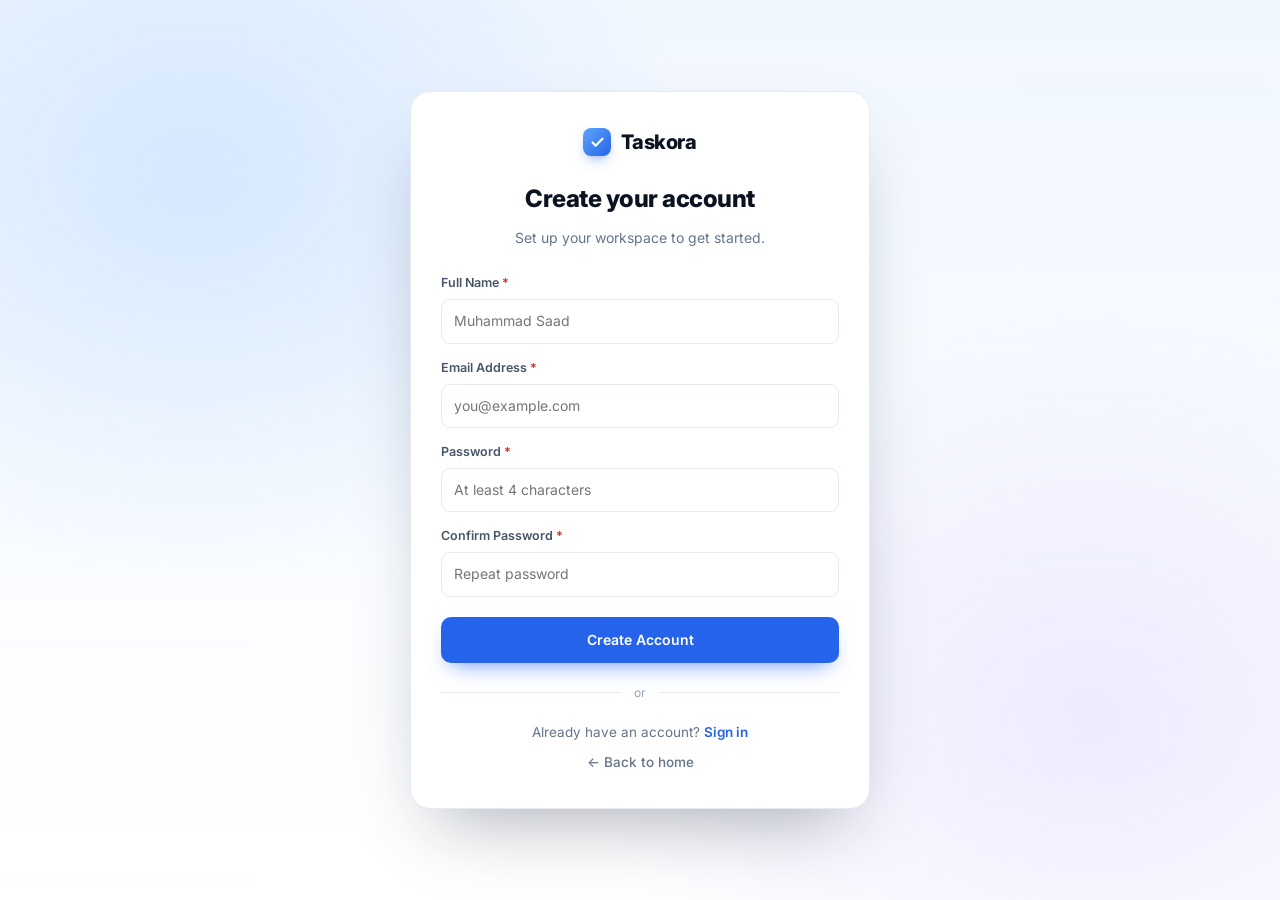
==== app.html @ 2af76110 "Add files via upload" ====
<!DOCTYPE html>
<html lang="en" data-theme="light">
<head>
<meta charset="UTF-8">
<meta name="viewport" content="width=device-width, initial-scale=1.0">
<title>Taskora — Dashboard</title>
<link rel="preconnect" href="https://fonts.googleapis.com">
<link href="https://fonts.googleapis.com/css2?family=Inter:wght@400;500;600;700;800&display=swap" rel="stylesheet">
<link rel="stylesheet" href="styles.css">
<style>
/* ---- App-specific ---- */
.app-shell{display:grid;grid-template-columns:250px minmax(0,1fr);min-height:100vh;background:var(--bg-soft)}
.app-sidebar{background:var(--card);border-right:1px solid var(--line);
  padding:20px 14px;display:flex;flex-direction:column;gap:18px;
  position:sticky;top:0;height:100vh;overflow-y:auto;z-index:40}
.app-brand{display:flex;align-items:center;gap:9px;font-weight:800;
  font-size:18px;letter-spacing:-.02em;padding:4px 8px 14px;
  border-bottom:1px solid var(--line)}
.app-nav{display:flex;flex-direction:column;gap:2px}
.app-nav a{display:flex;align-items:center;gap:10px;padding:10px 12px;
  border-radius:9px;font-size:14px;font-weight:500;color:var(--slate-600);
  transition:background-color .2s,color .2s}
.app-nav a:hover{background:var(--blue-50);color:var(--ink)}
.app-nav a.active{background:var(--blue-600);color:#fff;font-weight:600}
.app-nav a svg{width:17px;height:17px;flex:none}
.app-sidebar-footer{margin-top:auto;padding-top:14px;border-top:1px solid var(--line);
  display:flex;flex-direction:column;gap:8px}
.app-sidebar-footer a{display:flex;align-items:center;gap:8px;padding:9px 12px;
  border-radius:9px;font-size:13px;color:var(--slate-500);transition:background-color .2s,color .2s}
.app-sidebar-footer a:hover{background:var(--blue-50);color:var(--blue-600)}
.app-main{min-width:0;display:flex;flex-direction:column}
.app-topbar{display:flex;align-items:center;gap:14px;padding:14px 24px;
  background:var(--card);border-bottom:1px solid var(--line);
  position:sticky;top:0;z-index:30;min-width:0}
.app-topbar h1{font-size:19px;font-weight:700;letter-spacing:-.01em;flex:1;
  min-width:0;white-space:nowrap;overflow:hidden;text-overflow:ellipsis}
.app-menu-toggle{display:none;width:38px;height:38px;border-radius:9px;
  border:1px solid var(--line);background:var(--card);place-items:center;color:var(--ink)}
.app-topbar-actions{display:flex;align-items:center;gap:8px;flex:none}
.app-view{padding:24px;min-width:0;flex:1}

.panel{background:var(--card);border:1px solid var(--line);border-radius:14px;
  padding:20px;box-shadow:var(--shadow-sm);min-width:0}
.panel-head{display:flex;align-items:center;justify-content:space-between;
  gap:10px;margin-bottom:14px;min-width:0}
.panel-head h2{font-size:15px;font-weight:700;letter-spacing:-.01em}
.panel-head .link{font-size:12.5px;font-weight:600;color:var(--blue-600)}

.dash-summary{display:grid;grid-template-columns:repeat(4,1fr);gap:14px;margin-bottom:20px}
.dash-summary>*{min-width:0}
.summary-card{background:var(--card);border:1px solid var(--line);border-radius:12px;
  padding:16px 18px;box-shadow:var(--shadow-sm);min-width:0}
.summary-card span{display:block;font-size:12px;font-weight:600;color:var(--slate-500);
  text-transform:uppercase;letter-spacing:.06em;margin-bottom:6px}
.summary-card strong{display:block;font-size:28px;font-weight:800;
  letter-spacing:-.02em;line-height:1.1}
.summary-card.overdue strong{color:var(--danger)}
.summary-card.done strong{color:var(--success)}
.summary-card.prog strong{color:var(--blue-600)}

.dash-grid{display:grid;grid-template-columns:1.4fr 1fr;gap:18px}
.dash-grid>*{min-width:0}
.dash-grid .panel:nth-child(3){grid-column:1 / -1}

.task-row{display:flex;align-items:center;gap:10px;padding:10px 0;
  border-bottom:1px dashed var(--line);min-width:0}
.task-row:last-child{border-bottom:none}
.task-check{width:19px;height:19px;border-radius:50%;border:1.5px solid var(--slate-400);
  background:transparent;flex:none;display:grid;place-items:center;
  cursor:pointer;transition:background-color .2s,border-color .2s;color:#fff}
.task-check svg{width:11px;height:11px;opacity:0;transition:opacity .2s}
.task-check:hover{border-color:var(--blue-500)}
.task-row.completed .task-check{background:var(--blue-600);border-color:var(--blue-600)}
.task-row.completed .task-check svg{opacity:1}
.task-body{flex:1;min-width:0}
.task-body h4{font-size:14px;font-weight:600;letter-spacing:-.01em;line-height:1.3;
  white-space:nowrap;overflow:hidden;text-overflow:ellipsis}
.task-row.completed .task-body h4{color:var(--slate-400);text-decoration:line-through}
.task-body p{font-size:12.5px;color:var(--slate-500);white-space:nowrap;
  overflow:hidden;text-overflow:ellipsis;margin-top:2px}
.task-meta{display:flex;align-items:center;gap:6px;flex-wrap:wrap;margin-top:6px}
.chip{display:inline-flex;align-items:center;gap:4px;font-size:10.5px;font-weight:600;
  padding:2px 8px;border-radius:99px;white-space:nowrap}
.chip.priority-low{background:#dcfce7;color:#15803d}
.chip.priority-medium{background:#fef3c7;color:#a16207}
.chip.priority-high{background:#fee2e2;color:#b91c1c}
.chip.priority-urgent{background:#4c0519;color:#fecaca}
.chip.status-todo{background:#e2e8f0;color:#475569}
.chip.status-in-progress{background:#dbeafe;color:#1d4ed8}
.chip.status-completed{background:#dcfce7;color:#15803d}
.chip.due{background:var(--bg-soft);color:var(--slate-500);border:1px solid var(--line)}
.chip.due.overdue{background:var(--danger-bg);color:var(--danger);border-color:transparent}
.chip.proj{background:var(--blue-50);color:var(--blue-600)}
[data-theme="dark"] .chip.priority-low{background:rgba(34,197,94,.16);color:#86efac}
[data-theme="dark"] .chip.priority-medium{background:rgba(245,158,11,.16);color:#fcd34d}
[data-theme="dark"] .chip.priority-high{background:rgba(239,68,68,.16);color:#fca5a5}
[data-theme="dark"] .chip.priority-urgent{background:rgba(244,63,94,.2);color:#fda4af}
[data-theme="dark"] .chip.status-todo{background:rgba(100,116,139,.2);color:#cbd5e1}
[data-theme="dark"] .chip.status-in-progress{background:rgba(59,130,246,.18);color:#93c5fd}
[data-theme="dark"] .chip.status-completed{background:rgba(34,197,94,.16);color:#86efac}
[data-theme="dark"] .chip.due{background:var(--bg);color:var(--slate-500)}
[data-theme="dark"] .chip.proj{background:var(--blue-50);color:#93c5fd}
.task-actions{display:flex;gap:4px;flex:none}
.icon-action{width:28px;height:28px;border-radius:7px;display:grid;place-items:center;
  color:var(--slate-400);transition:background-color .2s,color .2s}
.icon-action:hover{background:var(--blue-50);color:var(--blue-600)}
.icon-action.danger:hover{background:var(--danger-bg);color:var(--danger)}
.icon-action svg{width:14px;height:14px}

.empty-state{padding:36px 20px;text-align:center;border:1.5px dashed var(--line);
  border-radius:12px;background:var(--bg-soft)}
.empty-state h3{font-size:15px;font-weight:600;margin-bottom:6px}
.empty-state p{font-size:13px;color:var(--slate-500);margin-bottom:16px;
  max-width:320px;margin-inline:auto}
.empty-state .btn{margin-top:4px}

.project-grid{display:grid;grid-template-columns:repeat(auto-fill,minmax(260px,1fr));gap:16px}
.project-grid>*{min-width:0}
.project-card{background:var(--card);border:1px solid var(--line);border-radius:14px;
  padding:20px;box-shadow:var(--shadow-sm);display:flex;flex-direction:column;gap:10px;
  position:relative;transition:transform .3s,box-shadow .3s,border-color .3s}
.project-card:hover{transform:translateY(-3px);box-shadow:var(--shadow-md);border-color:#cfe0fb}
.project-card .proj-title{font-size:15.5px;font-weight:700;display:flex;
  align-items:center;gap:8px;min-width:0}
.project-card .proj-title span{overflow:hidden;text-overflow:ellipsis;white-space:nowrap}
.project-card .proj-desc{font-size:13px;color:var(--slate-500);min-height:2.6em}
.proj-color{width:11px;height:11px;border-radius:3px;flex:none}
.proj-bar{height:6px;background:var(--line);border-radius:99px;overflow:hidden}
.proj-bar i{display:block;height:100%;background:var(--blue-500);border-radius:99px;
  transition:width .5s cubic-bezier(.2,.7,.2,1)}
.proj-actions{display:flex;gap:6px;margin-top:6px;flex-wrap:wrap}
.proj-actions .btn{flex:1;min-width:0;padding:7px 10px;font-size:12px}

.toolbar{display:flex;gap:10px;margin-bottom:18px;flex-wrap:wrap;align-items:center}
.toolbar .search{flex:1;min-width:200px;position:relative}
.toolbar .search input{width:100%;padding:10px 14px 10px 36px;border-radius:10px;
  border:1px solid var(--line);background:var(--card);color:var(--ink);font:inherit;font-size:14px}
.toolbar .search svg{position:absolute;left:12px;top:50%;transform:translateY(-50%);
  width:15px;height:15px;color:var(--slate-400);pointer-events:none}
.toolbar select{padding:10px 12px;border-radius:10px;border:1px solid var(--line);
  background:var(--card);color:var(--ink);font:inherit;font-size:13px;cursor:pointer}

.kanban-board{display:grid;grid-template-columns:repeat(3,minmax(240px,1fr));gap:16px}
.kanban-board>*{min-width:0}
.kanban-col{background:var(--bg-soft);border:1px solid var(--line);border-radius:14px;
  padding:14px;display:flex;flex-direction:column;gap:10px;min-height:200px;
  transition:background-color .2s,border-color .2s}
.kanban-col.drag-over{background:var(--blue-50);border-color:var(--blue-500)}
.kanban-col-head{display:flex;align-items:center;justify-content:space-between;
  gap:8px;padding:0 4px 6px;min-width:0}
.kanban-col-head h3{font-size:13px;font-weight:700;text-transform:uppercase;
  letter-spacing:.06em;color:var(--slate-500);display:flex;align-items:center;gap:7px}
.kanban-col-head .count{font-size:11.5px;font-weight:600;background:var(--card);
  color:var(--slate-500);padding:1px 8px;border-radius:99px;border:1px solid var(--line)}
.kanban-cards{display:flex;flex-direction:column;gap:10px;flex:1;min-height:60px}
.kanban-card{background:var(--card);border:1px solid var(--line);border-radius:10px;
  padding:12px;cursor:grab;display:flex;flex-direction:column;gap:7px;
  box-shadow:var(--shadow-sm);transition:transform .2s,box-shadow .2s,border-color .2s;min-width:0}
.kanban-card:hover{transform:translateY(-2px);box-shadow:var(--shadow-md);border-color:#cfe0fb}
.kanban-card:active{cursor:grabbing}
.kanban-card.dragging{opacity:.45;transform:rotate(1.5deg) scale(.98)}
.kanban-card h4{font-size:13.5px;font-weight:600;line-height:1.3;word-wrap:break-word}
.kanban-card .k-meta{display:flex;align-items:center;gap:6px;flex-wrap:wrap}
.kanban-card .k-actions{display:flex;gap:2px;justify-content:flex-end;margin-top:2px}

.cal-header{display:flex;align-items:center;justify-content:space-between;
  gap:10px;margin-bottom:16px;flex-wrap:wrap}
.cal-header h2{font-size:18px;font-weight:700;flex:1;min-width:0;text-align:center}
.cal-header .cal-nav{display:flex;gap:6px;flex:none}
.cal-header .btn{padding:7px 12px;font-size:13px}
.cal-grid{display:grid;grid-template-columns:repeat(7,1fr);gap:6px;
  background:var(--card);border:1px solid var(--line);border-radius:14px;padding:10px;
  box-shadow:var(--shadow-sm)}
.cal-dow{text-align:center;font-size:11px;font-weight:700;color:var(--slate-500);
  text-transform:uppercase;letter-spacing:.06em;padding:6px 0}
.cal-day{aspect-ratio:1;border-radius:8px;border:1px solid transparent;
  background:transparent;display:flex;flex-direction:column;align-items:center;
  justify-content:flex-start;padding:5px 2px;font-size:12.5px;font-weight:500;
  color:var(--ink);cursor:pointer;position:relative;
  transition:background-color .15s,border-color .15s;min-width:0}
.cal-day:hover{background:var(--blue-50)}
.cal-day.other{color:var(--slate-400);opacity:.55}
.cal-day.today{background:var(--blue-50);color:var(--blue-600);font-weight:700}
.cal-day.selected{background:var(--blue-600);color:#fff;font-weight:700}
.cal-day.has-tasks::after{content:"";position:absolute;bottom:5px;left:50%;
  transform:translateX(-50%);width:5px;height:5px;border-radius:50%;background:var(--blue-500)}
.cal-day.selected.has-tasks::after{background:#fff}
.cal-tasks{margin-top:18px}
.cal-tasks h3{font-size:15px;font-weight:700;margin-bottom:12px;
  display:flex;align-items:center;gap:8px;flex-wrap:wrap}
.cal-tasks h3 small{font-size:12px;font-weight:500;color:var(--slate-500)}

.settings-section{margin-bottom:24px}
.settings-section h3{font-size:15px;font-weight:700;margin-bottom:10px;
  padding-bottom:8px;border-bottom:1px solid var(--line)}
.settings-row{display:flex;align-items:center;justify-content:space-between;
  gap:16px;padding:12px 0;flex-wrap:wrap}
.settings-row>div:first-child{flex:1;min-width:180px}
.settings-row h4{font-size:14px;font-weight:600;margin-bottom:3px}
.settings-row p{font-size:12.5px;color:var(--slate-500)}
.theme-options{display:flex;gap:8px;flex-wrap:wrap}
.theme-opt{display:flex;align-items:center;gap:6px;padding:8px 14px;
  border-radius:9px;border:1px solid var(--line);background:var(--card);
  font-size:13px;font-weight:500;cursor:pointer;transition:border-color .2s,background-color .2s}
.theme-opt:hover{border-color:#bfd6fb}
.theme-opt.active{border-color:var(--blue-500);background:var(--blue-50);color:var(--blue-600);font-weight:600}
.theme-opt svg{width:15px;height:15px}

.modal-overlay{position:fixed;inset:0;background:rgba(2,6,23,.55);
  -webkit-backdrop-filter:blur(4px);backdrop-filter:blur(4px);
  display:grid;place-items:center;z-index:200;padding:16px;animation:fadeIn .18s ease}
@keyframes fadeIn{from{opacity:0}to{opacity:1}}
.modal{background:var(--card);border:1px solid var(--line);border-radius:16px;
  width:100%;max-width:520px;padding:26px;box-shadow:var(--shadow-lg);
  max-height:90vh;overflow-y:auto;animation:popIn .22s cubic-bezier(.2,.7,.2,1)}
@keyframes popIn{from{transform:scale(.94) translateY(8px);opacity:0}to{transform:none;opacity:1}}
.modal h3{font-size:18px;font-weight:700;margin-bottom:6px}
.modal>p{font-size:13.5px;color:var(--slate-500);margin-bottom:18px}
.modal .form-actions{display:flex;gap:10px;justify-content:flex-end;margin-top:20px}

.sidebar-backdrop{position:fixed;inset:0;background:rgba(2,6,23,.4);
  z-index:35;opacity:0;pointer-events:none;transition:opacity .25s}
.sidebar-backdrop.show{opacity:1;pointer-events:auto}

@media (max-width:1100px){
  .dash-grid{grid-template-columns:1fr}
  .dash-grid .panel:nth-child(3){grid-column:auto}
}
@media (max-width:980px){
  .app-shell{grid-template-columns:1fr}
  .app-sidebar{position:fixed;left:0;top:0;bottom:0;width:260px;
    transform:translateX(-100%);transition:transform .25s cubic-bezier(.2,.7,.2,1);
    z-index:40;box-shadow:var(--shadow-lg);height:100vh}
  .app-sidebar.open{transform:none}
  .app-menu-toggle{display:grid}
  .app-topbar{padding:12px 16px}
  .app-view{padding:16px}
  .dash-summary{grid-template-columns:repeat(2,1fr)}
}
@media (max-width:700px){
  .kanban-board{grid-template-columns:repeat(3,minmax(220px,1fr));
    overflow-x:auto;padding-bottom:8px}
  .modal .form-row{grid-template-columns:1fr}
  .cal-day{font-size:11px}
  .cal-dow{font-size:9.5px}
}
@media (max-width:560px){
  .dash-summary{grid-template-columns:1fr 1fr}
  .summary-card strong{font-size:24px}
  .toolbar .search{min-width:100%}
}
</style>
</head>
<body>

<div id="appRoot" class="app-shell" hidden>
  <div class="sidebar-backdrop" id="sidebarBackdrop"></div>

  <aside class="app-sidebar" id="appSidebar">
    <a href="app.html" class="app-brand">
      <span class="brand-mark"><svg viewBox="0 0 24 24" width="15" height="15" fill="none" stroke="currentColor" stroke-width="3.4" stroke-linecap="round" stroke-linejoin="round"><path d="M20 6 9 17l-5-5"/></svg></span>
      Taskora
    </a>
    <nav class="app-nav" id="appNav">
      <a href="#dashboard" data-view="dashboard">
        <svg viewBox="0 0 24 24" fill="none" stroke="currentColor" stroke-width="1.9" stroke-linecap="round" stroke-linejoin="round"><rect x="3" y="3" width="7" height="9" rx="1.5"/><rect x="14" y="3" width="7" height="5" rx="1.5"/><rect x="14" y="12" width="7" height="9" rx="1.5"/><rect x="3" y="16" width="7" height="5" rx="1.5"/></svg>
        Dashboard
      </a>
      <a href="#tasks" data-view="tasks">
        <svg viewBox="0 0 24 24" fill="none" stroke="currentColor" stroke-width="1.9" stroke-linecap="round" stroke-linejoin="round"><rect x="6" y="4" width="12" height="17" rx="2"/><path d="M9 4h6v3H9z"/><path d="m9 13 2 2 4-4"/></svg>
        Tasks
      </a>
      <a href="#projects" data-view="projects">
        <svg viewBox="0 0 24 24" fill="none" stroke="currentColor" stroke-width="1.9" stroke-linecap="round" stroke-linejoin="round"><path d="M3 7a2 2 0 0 1 2-2h4l2 2h8a2 2 0 0 1 2 2v8a2 2 0 0 1-2 2H5a2 2 0 0 1-2-2z"/></svg>
        Projects
      </a>
      <a href="#board" data-view="board">
        <svg viewBox="0 0 24 24" fill="none" stroke="currentColor" stroke-width="1.9" stroke-linecap="round" stroke-linejoin="round"><rect x="3" y="4" width="6" height="16" rx="1.5"/><rect x="10" y="4" width="6" height="10" rx="1.5"/><rect x="17" y="4" width="4" height="13" rx="1.5"/></svg>
        Board
      </a>
      <a href="#calendar" data-view="calendar">
        <svg viewBox="0 0 24 24" fill="none" stroke="currentColor" stroke-width="1.9" stroke-linecap="round" stroke-linejoin="round"><rect x="3" y="5" width="18" height="16" rx="2"/><path d="M8 3v4M16 3v4M3 10h18"/></svg>
        Calendar
      </a>
      <a href="#settings" data-view="settings">
        <svg viewBox="0 0 24 24" fill="none" stroke="currentColor" stroke-width="1.9" stroke-linecap="round" stroke-linejoin="round"><circle cx="12" cy="12" r="3"/><path d="M19.4 15a1.7 1.7 0 0 0 .34 1.87l.06.06a2 2 0 1 1-2.83 2.83l-.06-.06a1.7 1.7 0 0 0-1.87-.34 1.7 1.7 0 0 0-1 1.55V21a2 2 0 1 1-4 0v-.09a1.7 1.7 0 0 0-1.11-1.55 1.7 1.7 0 0 0-1.87.34l-.06.06a2 2 0 1 1-2.83-2.83l.06-.06a1.7 1.7 0 0 0 .34-1.87 1.7 1.7 0 0 0-1.55-1H3a2 2 0 1 1 0-4h.09A1.7 1.7 0 0 0 4.6 9a1.7 1.7 0 0 0-.34-1.87l-.06-.06a2 2 0 1 1 2.83-2.83l.06.06a1.7 1.7 0 0 0 1.87.34H9a1.7 1.7 0 0 0 1-1.55V3a2 2 0 1 1 4 0v.09a1.7 1.7 0 0 0 1 1.55 1.7 1.7 0 0 0 1.87-.34l.06-.06a2 2 0 1 1 2.83 2.83l-.06.06a1.7 1.7 0 0 0-.34 1.87V9a1.7 1.7 0 0 0 1.55 1H21a2 2 0 1 1 0 4h-.09a1.7 1.7 0 0 0-1.51 1z"/></svg>
        Settings
      </a>
    </nav>
    <div class="app-sidebar-footer">
      <a href="index.html">
        <svg viewBox="0 0 24 24" width="15" height="15" fill="none" stroke="currentColor" stroke-width="2" stroke-linecap="round" stroke-linejoin="round"><path d="M19 12H5M12 19l-7-7 7-7"/></svg>
        Back to website
      </a>
      <a href="#settings">
        <svg viewBox="0 0 24 24" width="15" height="15" fill="none" stroke="currentColor" stroke-width="2" stroke-linecap="round" stroke-linejoin="round"><circle cx="12" cy="12" r="9"/><path d="M12 16v-4M12 8h.01"/></svg>
        Data &amp; privacy
      </a>
    </div>
  </aside>

  <main class="app-main">
    <header class="app-topbar">
      <button class="app-menu-toggle" id="appMenuToggle" type="button" aria-label="Open menu" aria-expanded="false">
        <svg width="18" height="18" viewBox="0 0 24 24" fill="none" stroke="currentColor" stroke-width="2.2" stroke-linecap="round"><path d="M4 7h16M4 12h16M4 17h16"/></svg>
      </button>
      <h1 id="appTitle">Dashboard</h1>
      <div class="app-topbar-actions">
        <button class="icon-btn theme-toggle" type="button" aria-label="Toggle theme">
          <svg class="icon-sun" viewBox="0 0 24 24" fill="none" stroke="currentColor" stroke-width="2" stroke-linecap="round"><circle cx="12" cy="12" r="4"/><path d="M12 2v2M12 20v2M4.9 4.9l1.4 1.4M17.7 17.7l1.4 1.4M2 12h2M20 12h2M4.9 19.1l1.4-1.4M17.7 6.3l1.4-1.4"/></svg>
          <svg class="icon-moon" viewBox="0 0 24 24" fill="none" stroke="currentColor" stroke-width="2" stroke-linecap="round" stroke-linejoin="round"><path d="M21 12.8A9 9 0 1 1 11.2 3a7 7 0 0 0 9.8 9.8z"/></svg>
        </button>
        <button class="btn btn-primary btn-sm" data-action="new-task" type="button">
          <svg width="14" height="14" viewBox="0 0 24 24" fill="none" stroke="currentColor" stroke-width="2.4" stroke-linecap="round"><path d="M12 5v14M5 12h14"/></svg>
          New Task
        </button>
      </div>
    </header>
    <div class="app-view" id="appView"></div>
  </main>
</div>

<div class="modal-overlay" id="modalOverlay" hidden aria-hidden="true">
  <div class="modal" id="modalContent" role="dialog" aria-modal="true"></div>
</div>

<script src="app.js"></script>
<script>
(function(){
  'use strict';

  /* ================= GUARD: account required ================= */
  if (!TK.getUser()){
    window.location.replace('signup.html');
    return;
  }

  const state = {
    tasks: TK.getTasks(),
    projects: TK.getProjects(),
    view: 'dashboard',
    search: '',
    fStatus: 'all',
    fPriority: 'all',
    fProject: 'all',
    sort: 'due-asc',
    calDate: new Date(),
    calSelected: null
  };

  const STATUS_LABELS = { 'todo':'To Do', 'in-progress':'In Progress', 'completed':'Completed' };
  const PRIORITY_LABELS = { 'low':'Low', 'medium':'Medium', 'high':'High', 'urgent':'Urgent' };
  const VIEW_TITLES = {
    dashboard:'Dashboard', tasks:'My Tasks', projects:'My Projects',
    board:'Task Board', calendar:'Calendar', settings:'Settings'
  };

  function saveTasks(){ TK.setTasks(state.tasks); }
  function saveProjects(){ TK.setProjects(state.projects); }

  function projectName(id){
    if (!id) return '';
    const p = state.projects.find(x => x.id === id);
    return p ? p.name : '';
  }
  function projectColor(id){
    if (!id) return '#94a3b8';
    const p = state.projects.find(x => x.id === id);
    return p ? p.color : '#94a3b8';
  }
  function projectStats(id){
    const tasks = state.tasks.filter(t => t.projectId === id);
    const total = tasks.length;
    const completed = tasks.filter(t => t.status === 'completed').length;
    const remaining = total - completed;
    const percent = total === 0 ? null : Math.round((completed / total) * 100);
    return { total, completed, remaining, percent };
  }
  function dashboardStats(){
    const total = state.tasks.length;
    const inProgress = state.tasks.filter(t => t.status === 'in-progress').length;
    const completed = state.tasks.filter(t => t.status === 'completed').length;
    const overdue = state.tasks.filter(t => TK.isOverdue(t)).length;
    return { total, inProgress, completed, overdue };
  }

  /* ============ MODAL ============ */
  const overlay = document.getElementById('modalOverlay');
  const modalContent = document.getElementById('modalContent');
  function openModal(html, onMount){
    modalContent.innerHTML = html;
    overlay.hidden = false;
    overlay.setAttribute('aria-hidden','false');
    document.body.style.overflow = 'hidden';
    if (onMount) onMount(modalContent);
    const first = modalContent.querySelector('input,select,textarea,button');
    if (first) setTimeout(() => first.focus(), 30);
  }
  function closeModal(){
    overlay.hidden = true;
    overlay.setAttribute('aria-hidden','true');
    modalContent.innerHTML = '';
    document.body.style.overflow = '';
  }
  overlay.addEventListener('click', e => { if (e.target === overlay) closeModal(); });
  document.addEventListener('keydown', e => { if (e.key === 'Escape' && !overlay.hidden) closeModal(); });
  modalContent.addEventListener('click', e => {
    if (e.target.closest('[data-action="close-modal"]')) closeModal();
  });
  function confirmDialog(title, message, label, onConfirm){
    openModal(`
      <h3>${TK.escapeHtml(title)}</h3>
      <p>${TK.escapeHtml(message)}</p>
      <div class="form-actions">
        <button class="btn btn-ghost" data-action="close-modal" type="button">Cancel</button>
        <button class="btn btn-danger" id="confirmBtn" type="button">${TK.escapeHtml(label)}</button>
      </div>`, m => {
      m.querySelector('#confirmBtn').addEventListener('click', () => { closeModal(); onConfirm(); });
    });
  }

  /* ============ TASK MODAL ============ */
  function openTaskModal(taskId, presetDate){
    const editing = taskId ? state.tasks.find(t => t.id === taskId) : null;
    const task = editing || { title:'', description:'', status:'todo', priority:'medium', dueDate: presetDate || '', projectId:'' };
    const projectOpts = state.projects.map(p =>
      `<option value="${p.id}" ${task.projectId === p.id ? 'selected' : ''}>${TK.escapeHtml(p.name)}</option>`
    ).join('');
    openModal(`
      <h3>${editing ? 'Edit Task' : 'New Task'}</h3>
      <p>${editing ? 'Update the task details below.' : 'Add a new task to your workspace.'}</p>
      <form id="taskForm" novalidate>
        <div class="form-group">
          <label>Title <span class="req">*</span></label>
          <input name="title" type="text" maxlength="120" required value="${TK.escapeHtml(task.title)}" placeholder="e.g. Design landing page">
          <div class="form-error" data-error="title">Please enter a task title.</div>
        </div>
        <div class="form-group">
          <label>Description</label>
          <textarea name="description" maxlength="500" placeholder="Optional details...">${TK.escapeHtml(task.description)}</textarea>
        </div>
        <div class="form-row">
          <div class="form-group">
            <label>Priority</label>
            <select name="priority">${Object.keys(PRIORITY_LABELS).map(k =>
              `<option value="${k}" ${task.priority === k ? 'selected' : ''}>${PRIORITY_LABELS[k]}</option>`
            ).join('')}</select>
          </div>
          <div class="form-group">
            <label>Status</label>
            <select name="status">${Object.keys(STATUS_LABELS).map(k =>
              `<option value="${k}" ${task.status === k ? 'selected' : ''}>${STATUS_LABELS[k]}</option>`
            ).join('')}</select>
          </div>
        </div>
        <div class="form-row">
          <div class="form-group">
            <label>Due Date</label>
            <input name="dueDate" type="date" value="${task.dueDate || ''}">
          </div>
          <div class="form-group">
            <label>Project</label>
            <select name="projectId"><option value="">None</option>${projectOpts}</select>
          </div>
        </div>
        <div class="form-actions">
          <button class="btn btn-ghost" data-action="close-modal" type="button">Cancel</button>
          <button class="btn btn-primary" type="submit">${editing ? 'Save Changes' : 'Save Task'}</button>
        </div>
      </form>`, m => {
      const form = m.querySelector('#taskForm');
      form.addEventListener('submit', e => {
        e.preventDefault();
        const fd = new FormData(form);
        const title = (fd.get('title') || '').trim();
        const titleErr = form.querySelector('[data-error="title"]');
        if (!title){ titleErr.classList.add('show'); form.querySelector('[name="title"]').focus(); return; }
        titleErr.classList.remove('show');
        const payload = {
          title,
          description: (fd.get('description') || '').trim(),
          priority: fd.get('priority'),
          status: fd.get('status'),
          dueDate: fd.get('dueDate') || null,
          projectId: fd.get('projectId') || null
        };
        if (editing){
          Object.assign(editing, payload, { updatedAt: new Date().toISOString() });
          TK.toast('Task updated', 'success');
        } else {
          state.tasks.unshift({
            id: TK.uid(), ...payload,
            createdAt: new Date().toISOString(),
            updatedAt: new Date().toISOString()
          });
          TK.toast('Task created', 'success');
        }
        saveTasks(); closeModal(); renderApp();
      });
    });
  }

  /* ============ PROJECT MODAL ============ */
  const PROJECT_COLORS = ['#2563eb','#7c3aed','#0891b2','#16a34a','#d97706','#dc2626','#db2777','#0d9488'];
  function openProjectModal(projectId){
    const editing = projectId ? state.projects.find(p => p.id === projectId) : null;
    const proj = editing || { name:'', description:'', color:'#2563eb', dueDate:'' };
    openModal(`
      <h3>${editing ? 'Edit Project' : 'New Project'}</h3>
      <p>${editing ? 'Update your project details.' : 'Create a project to group related tasks.'}</p>
      <form id="projectForm" novalidate>
        <div class="form-group">
          <label>Project Name <span class="req">*</span></label>
          <input name="name" type="text" maxlength="80" required value="${TK.escapeHtml(proj.name)}" placeholder="e.g. Website Redesign">
          <div class="form-error" data-error="name">Please enter a project name.</div>
        </div>
        <div class="form-group">
          <label>Description</label>
          <textarea name="description" maxlength="300" placeholder="What is this project about?">${TK.escapeHtml(proj.description)}</textarea>
        </div>
        <div class="form-row">
          <div class="form-group">
            <label>Color</label>
            <select name="color">${PROJECT_COLORS.map(c =>
              `<option value="${c}" ${proj.color === c ? 'selected' : ''}>${c}</option>`
            ).join('')}</select>
          </div>
          <div class="form-group">
            <label>Due Date (optional)</label>
            <input name="dueDate" type="date" value="${proj.dueDate || ''}">
          </div>
        </div>
        <div class="form-actions">
          <button class="btn btn-ghost" data-action="close-modal" type="button">Cancel</button>
          <button class="btn btn-primary" type="submit">${editing ? 'Save Changes' : 'Create Project'}</button>
        </div>
      </form>`, m => {
      const form = m.querySelector('#projectForm');
      form.addEventListener('submit', e => {
        e.preventDefault();
        const fd = new FormData(form);
        const name = (fd.get('name') || '').trim();
        const nameErr = form.querySelector('[data-error="name"]');
        if (!name){ nameErr.classList.add('show'); form.querySelector('[name="name"]').focus(); return; }
        nameErr.classList.remove('show');
        const payload = {
          name,
          description: (fd.get('description') || '').trim(),
          color: fd.get('color'),
          dueDate: fd.get('dueDate') || null
        };
        if (editing){ Object.assign(editing, payload); TK.toast('Project updated', 'success'); }
        else {
          state.projects.unshift({ id: TK.uid(), ...payload, createdAt: new Date().toISOString() });
          TK.toast('Project created', 'success');
        }
        saveProjects(); closeModal(); renderApp();
      });
    });
  }

  /* ============ TASK ROW ============ */
  function taskRowHtml(t, compact){
    const overdue = TK.isOverdue(t);
    return `
      <div class="task-row ${t.status === 'completed' ? 'completed' : ''}" data-id="${t.id}">
        <button class="task-check" data-action="toggle-task" data-id="${t.id}" type="button" aria-label="Toggle complete">
          <svg viewBox="0 0 24 24" fill="none" stroke="currentColor" stroke-width="3.4" stroke-linecap="round" stroke-linejoin="round"><path d="M20 6 9 17l-5-5"/></svg>
        </button>
        <div class="task-body">
          <h4>${TK.escapeHtml(t.title)}</h4>
          ${t.description && !compact ? `<p>${TK.escapeHtml(t.description)}</p>` : ''}
          <div class="task-meta">
            <span class="chip priority-${t.priority}">${PRIORITY_LABELS[t.priority]}</span>
            <span class="chip status-${t.status}">${STATUS_LABELS[t.status]}</span>
            ${t.dueDate ? `<span class="chip due ${overdue ? 'overdue' : ''}">${overdue ? '⚠ ' : ''}${TK.fmtDateShort(t.dueDate)}</span>` : ''}
            ${t.projectId ? `<span class="chip proj">${TK.escapeHtml(projectName(t.projectId))}</span>` : ''}
          </div>
        </div>
        <div class="task-actions">
          <button class="icon-action" data-action="edit-task" data-id="${t.id}" type="button" aria-label="Edit">
            <svg viewBox="0 0 24 24" fill="none" stroke="currentColor" stroke-width="2" stroke-linecap="round" stroke-linejoin="round"><path d="M12 20h9"/><path d="M16.5 3.5a2.1 2.1 0 0 1 3 3L7 19l-4 1 1-4z"/></svg>
          </button>
          <button class="icon-action danger" data-action="delete-task" data-id="${t.id}" type="button" aria-label="Delete">
            <svg viewBox="0 0 24 24" fill="none" stroke="currentColor" stroke-width="2" stroke-linecap="round" stroke-linejoin="round"><path d="M3 6h18M8 6V4h8v2M19 6l-1 14H6L5 6"/></svg>
          </button>
        </div>
      </div>`;
  }

  /* ============ VIEWS ============ */
  function renderDashboard(){
    const s = dashboardStats();
    const recent = state.tasks.slice().sort((a,b) => (b.createdAt||'').localeCompare(a.createdAt||'')).slice(0,5);
    const upcoming = state.tasks.filter(t => t.status !== 'completed' && t.dueDate &&
      TK.startOfDay(t.dueDate + 'T00:00:00') >= TK.startOfDay(new Date()))
      .sort((a,b) => a.dueDate.localeCompare(b.dueDate)).slice(0,5);
    return `
      <div class="dash-summary">
        <div class="summary-card"><span>Total Tasks</span><strong>${s.total}</strong></div>
        <div class="summary-card prog"><span>In Progress</span><strong>${s.inProgress}</strong></div>
        <div class="summary-card done"><span>Completed</span><strong>${s.completed}</strong></div>
        <div class="summary-card overdue"><span>Overdue</span><strong>${s.overdue}</strong></div>
      </div>
      <div class="dash-grid">
        <section class="panel">
          <div class="panel-head"><h2>Recent Tasks</h2><a href="#tasks" class="link">View all</a></div>
          ${recent.length ? `<div>${recent.map(t => taskRowHtml(t, true)).join('')}</div>` : `
            <div class="empty-state"><h3>Nothing here yet</h3><p>Create a task to get started.</p>
              <button class="btn btn-primary btn-sm" data-action="new-task" type="button">+ Create Task</button></div>`}
        </section>
        <section class="panel">
          <div class="panel-head"><h2>Your Projects</h2><a href="#projects" class="link">View all</a></div>
          ${state.projects.length ? `<div style="display:flex;flex-direction:column;gap:12px">${state.projects.slice(0,5).map(p => {
            const ps = projectStats(p.id);
            return `<div><div style="display:flex;justify-content:space-between;align-items:center;margin-bottom:5px">
              <span style="display:flex;align-items:center;gap:7px;font-size:13.5px;font-weight:600">
                <span class="proj-color" style="background:${p.color}"></span>${TK.escapeHtml(p.name)}</span>
              <span style="font-size:12px;color:var(--slate-500)">${ps.total === 0 ? 'No tasks' : ps.percent + '%'}</span>
            </div><div class="proj-bar"><i style="width:${ps.percent||0}%;background:${p.color}"></i></div></div>`;
          }).join('')}</div>` : `
            <div class="empty-state"><h3>No projects yet</h3><p>Your projects will appear here when you create them.</p>
              <button class="btn btn-primary btn-sm" data-action="new-project" type="button">+ Create Project</button></div>`}
        </section>
        <section class="panel">
          <div class="panel-head"><h2>Upcoming Deadlines</h2><a href="#calendar" class="link">Calendar</a></div>
          ${upcoming.length ? `<div>${upcoming.map(t => `
            <div class="task-row"><div class="task-body">
              <h4>${TK.escapeHtml(t.title)}</h4>
              <div class="task-meta">
                <span class="chip due">${TK.fmtDateShort(t.dueDate)}</span>
                <span class="chip priority-${t.priority}">${PRIORITY_LABELS[t.priority]}</span>
                ${t.projectId ? `<span class="chip proj">${TK.escapeHtml(projectName(t.projectId))}</span>` : ''}
              </div>
            </div><button class="btn btn-ghost btn-sm" data-action="edit-task" data-id="${t.id}" type="button">Open</button></div>
          `).join('')}</div>` : `
            <div class="empty-state"><h3>You're all caught up</h3><p>There are no upcoming deadlines to display.</p></div>`}
        </section>
      </div>`;
  }

  function filteredTasks(){
    let list = state.tasks.slice();
    const q = state.search.trim().toLowerCase();
    if (q) list = list.filter(t => t.title.toLowerCase().includes(q) || (t.description||'').toLowerCase().includes(q));
    if (state.fStatus !== 'all') list = list.filter(t => t.status === state.fStatus);
    if (state.fPriority !== 'all') list = list.filter(t => t.priority === state.fPriority);
    if (state.fProject !== 'all') list = list.filter(t => (t.projectId||'') === state.fProject);
    const sorters = {
      'due-asc': (a,b) => (a.dueDate||'9999').localeCompare(b.dueDate||'9999'),
      'due-desc': (a,b) => (b.dueDate||'').localeCompare(a.dueDate||''),
      'priority-desc': (a,b) => (['low','medium','high','urgent'].indexOf(b.priority)) - (['low','medium','high','urgent'].indexOf(a.priority)),
      'created-desc': (a,b) => (b.createdAt||'').localeCompare(a.createdAt||''),
      'updated-desc': (a,b) => (b.updatedAt||'').localeCompare(a.updatedAt||'')
    };
    list.sort(sorters[state.sort] || sorters['due-asc']);
    return list;
  }

  function renderTasks(){
    const list = filteredTasks();
    const projectOpts = state.projects.map(p =>
      `<option value="${p.id}" ${state.fProject === p.id ? 'selected' : ''}>${TK.escapeHtml(p.name)}</option>`
    ).join('');
    return `
      <div class="toolbar">
        <div class="search">
          <svg viewBox="0 0 24 24" fill="none" stroke="currentColor" stroke-width="2" stroke-linecap="round"><circle cx="11" cy="11" r="7"/><path d="m20 20-3.5-3.5"/></svg>
          <input type="search" id="taskSearch" placeholder="Search tasks..." value="${TK.escapeHtml(state.search)}">
        </div>
        <select id="filterStatus">
          <option value="all" ${state.fStatus==='all'?'selected':''}>All statuses</option>
          <option value="todo" ${state.fStatus==='todo'?'selected':''}>To Do</option>
          <option value="in-progress" ${state.fStatus==='in-progress'?'selected':''}>In Progress</option>
          <option value="completed" ${state.fStatus==='completed'?'selected':''}>Completed</option>
        </select>
        <select id="filterPriority">
          <option value="all" ${state.fPriority==='all'?'selected':''}>All priorities</option>
          <option value="low" ${state.fPriority==='low'?'selected':''}>Low</option>
          <option value="medium" ${state.fPriority==='medium'?'selected':''}>Medium</option>
          <option value="high" ${state.fPriority==='high'?'selected':''}>High</option>
          <option value="urgent" ${state.fPriority==='urgent'?'selected':''}>Urgent</option>
        </select>
        <select id="filterProject"><option value="all" ${state.fProject==='all'?'selected':''}>All projects</option>${projectOpts}</select>
        <select id="sortBy">
          <option value="due-asc" ${state.sort==='due-asc'?'selected':''}>Due: Earliest</option>
          <option value="due-desc" ${state.sort==='due-desc'?'selected':''}>Due: Latest</option>
          <option value="priority-desc" ${state.sort==='priority-desc'?'selected':''}>Priority: High</option>
          <option value="created-desc" ${state.sort==='created-desc'?'selected':''}>Recently created</option>
        </select>
        <button class="btn btn-primary" data-action="new-task" type="button">
          <svg width="14" height="14" viewBox="0 0 24 24" fill="none" stroke="currentColor" stroke-width="2.4" stroke-linecap="round"><path d="M12 5v14M5 12h14"/></svg> New Task
        </button>
      </div>
      ${list.length ? `<div class="panel"><div>${list.map(t => taskRowHtml(t, false)).join('')}</div></div>` : `
        <div class="panel"><div class="empty-state">
          <h3>${state.tasks.length === 0 ? 'No tasks yet' : 'No matching tasks'}</h3>
          <p>${state.tasks.length === 0 ? 'Create your first task to start organizing your work.' : 'Try changing your search or filters.'}</p>
          ${state.tasks.length === 0
            ? `<button class="btn btn-primary btn-sm" data-action="new-task" type="button">+ Create Task</button>`
            : `<button class="btn btn-ghost btn-sm" data-action="clear-filters" type="button">Clear Filters</button>`}
        </div></div>`}`;
  }

  function renderProjects(){
    return `
      <div class="toolbar">
        <div style="flex:1"></div>
        <button class="btn btn-primary" data-action="new-project" type="button">
          <svg width="14" height="14" viewBox="0 0 24 24" fill="none" stroke="currentColor" stroke-width="2.4" stroke-linecap="round"><path d="M12 5v14M5 12h14"/></svg> New Project
        </button>
      </div>
      ${state.projects.length ? `<div class="project-grid">${state.projects.map(p => {
        const ps = projectStats(p.id);
        return `
          <article class="project-card">
            <div class="proj-title"><span class="proj-color" style="background:${p.color}"></span><span>${TK.escapeHtml(p.name)}</span></div>
            <p class="proj-desc">${TK.escapeHtml(p.description || 'No description')}</p>
            <div>
              <div style="display:flex;justify-content:space-between;font-size:12px;color:var(--slate-500);margin-bottom:5px">
                <span>${ps.total === 0 ? 'No tasks yet' : ps.completed + ' of ' + ps.total + ' completed'}</span>
                <span>${ps.percent == null ? '—' : ps.percent + '%'}</span>
              </div>
              <div class="proj-bar"><i style="width:${ps.percent||0}%;background:${p.color}"></i></div>
            </div>
            <div class="proj-actions">
              <button class="btn btn-ghost" data-action="view-project-tasks" data-id="${p.id}" type="button">View Tasks</button>
              <button class="icon-action" data-action="edit-project" data-id="${p.id}" type="button" aria-label="Edit">
                <svg viewBox="0 0 24 24" fill="none" stroke="currentColor" stroke-width="2" stroke-linecap="round" stroke-linejoin="round"><path d="M12 20h9"/><path d="M16.5 3.5a2.1 2.1 0 0 1 3 3L7 19l-4 1 1-4z"/></svg>
              </button>
              <button class="icon-action danger" data-action="delete-project" data-id="${p.id}" type="button" aria-label="Delete">
                <svg viewBox="0 0 24 24" fill="none" stroke="currentColor" stroke-width="2" stroke-linecap="round" stroke-linejoin="round"><path d="M3 6h18M8 6V4h8v2M19 6l-1 14H6L5 6"/></svg>
              </button>
            </div>
          </article>`;
      }).join('')}</div>` : `
        <div class="panel"><div class="empty-state">
          <h3>No projects yet</h3><p>Start by creating a project for a goal or area of work.</p>
          <button class="btn btn-primary btn-sm" data-action="new-project" type="button">+ Create Your First Project</button>
        </div></div>`}`;
  }

  function kanbanCardHtml(t){
    const overdue = TK.isOverdue(t);
    return `
      <div class="kanban-card" draggable="true" data-id="${t.id}">
        <h4>${TK.escapeHtml(t.title)}</h4>
        <div class="k-meta">
          <span class="chip priority-${t.priority}">${PRIORITY_LABELS[t.priority]}</span>
          ${t.dueDate ? `<span class="chip due ${overdue ? 'overdue' : ''}">${overdue ? '⚠ ' : ''}${TK.fmtDateShort(t.dueDate)}</span>` : ''}
          ${t.projectId ? `<span class="chip proj">${TK.escapeHtml(projectName(t.projectId))}</span>` : ''}
        </div>
        <div class="k-actions">
          <button class="icon-action" data-action="edit-task" data-id="${t.id}" type="button" aria-label="Edit">
            <svg viewBox="0 0 24 24" fill="none" stroke="currentColor" stroke-width="2" stroke-linecap="round" stroke-linejoin="round"><path d="M12 20h9"/><path d="M16.5 3.5a2.1 2.1 0 0 1 3 3L7 19l-4 1 1-4z"/></svg>
          </button>
          <button class="icon-action danger" data-action="delete-task" data-id="${t.id}" type="button" aria-label="Delete">
            <svg viewBox="0 0 24 24" fill="none" stroke="currentColor" stroke-width="2" stroke-linecap="round" stroke-linejoin="round"><path d="M3 6h18M8 6V4h8v2M19 6l-1 14H6L5 6"/></svg>
          </button>
        </div>
      </div>`;
  }

  function renderBoard(){
    const cols = [
      { key:'todo', label:'To Do' },
      { key:'in-progress', label:'In Progress' },
      { key:'completed', label:'Completed' }
    ];
    return `<div class="kanban-board">
      ${cols.map(c => {
        const tasks = state.tasks.filter(t => t.status === c.key);
        return `<div class="kanban-col" data-status="${c.key}">
          <div class="kanban-col-head"><h3>${c.label} <span class="count">${tasks.length}</span></h3></div>
          <div class="kanban-cards">${tasks.length ? tasks.map(kanbanCardHtml).join('') : `
            <div style="padding:16px 8px;text-align:center;font-size:12px;color:var(--slate-400)">No tasks in this column.</div>`}
          </div></div>`;
      }).join('')}
    </div>`;
  }

  function renderCalendar(){
    const year = state.calDate.getFullYear();
    const month = state.calDate.getMonth();
    const first = new Date(year, month, 1);
    const startDow = first.getDay();
    const daysInMonth = new Date(year, month+1, 0).getDate();
    const prevDays = new Date(year, month, 0).getDate();
    const monthName = state.calDate.toLocaleDateString(undefined, { month:'long', year:'numeric' });
    const todayS = TK.todayStr();
    const cells = [];
    for (let i = startDow - 1; i >= 0; i--){
      cells.push({ date:new Date(year, month-1, prevDays - i), other:true });
    }
    for (let d = 1; d <= daysInMonth; d++){
      cells.push({ date:new Date(year, month, d), other:false });
    }
    while (cells.length < 42){
      const last = cells[cells.length-1].date;
      const nd = new Date(last); nd.setDate(nd.getDate()+1);
      cells.push({ date:nd, other:true });
    }
    const tasksByDate = {};
    state.tasks.forEach(t => { if (t.dueDate) (tasksByDate[t.dueDate] = tasksByDate[t.dueDate] || []).push(t); });
    const selectedStr = state.calSelected;
    const selectedTasks = selectedStr ? (tasksByDate[selectedStr] || []) : [];
    return `
      <div class="cal-header">
        <div class="cal-nav"><button class="btn btn-ghost" data-action="cal-prev" type="button">‹ Prev</button></div>
        <h2>${monthName}</h2>
        <div class="cal-nav">
          <button class="btn btn-ghost" data-action="cal-today" type="button">Today</button>
          <button class="btn btn-ghost" data-action="cal-next" type="button">Next ›</button>
        </div>
      </div>
      <div class="cal-grid">
        ${['Sun','Mon','Tue','Wed','Thu','Fri','Sat'].map(d => `<div class="cal-dow">${d}</div>`).join('')}
        ${cells.map(c => {
          const y = c.date.getFullYear();
          const m = String(c.date.getMonth()+1).padStart(2,'0');
          const d = String(c.date.getDate()).padStart(2,'0');
          const ds = `${y}-${m}-${d}`;
          const has = !!tasksByDate[ds];
          const cls = ['cal-day'];
          if (c.other) cls.push('other');
          if (ds === todayS) cls.push('today');
          if (ds === selectedStr) cls.push('selected');
          if (has) cls.push('has-tasks');
          return `<button class="${cls.join(' ')}" data-action="cal-select" data-date="${ds}" type="button">${c.date.getDate()}</button>`;
        }).join('')}
      </div>
      <div class="cal-tasks">
        ${selectedStr ? `
          <h3>Tasks for ${TK.fmtDate(selectedStr)} <small>(${selectedTasks.length})</small></h3>
          ${selectedTasks.length ? `<div class="panel">${selectedTasks.map(t => taskRowHtml(t, true)).join('')}</div>` : `
            <div class="panel"><div class="empty-state">
              <h3>No tasks on this date</h3><p>Schedule something for ${TK.fmtDate(selectedStr)}.</p>
              <button class="btn btn-primary btn-sm" data-action="add-task-for-date" data-date="${selectedStr}" type="button">+ Add Task for This Date</button>
            </div></div>`}
        ` : `<div class="panel"><div class="empty-state"><p>Select a date to view its scheduled tasks.</p></div></div>`}
      </div>`;
  }

  function renderSettings(){
    const theme = document.documentElement.getAttribute('data-theme');
    const user = TK.getUser() || {};
    const plan = TK.getPlan();
    return `
      <div class="panel" style="max-width:760px">
        <div class="settings-section">
          <h3>Account</h3>
          <div class="settings-row">
            <div><h4>${TK.escapeHtml(user.name || 'User')}</h4><p>${TK.escapeHtml(user.email || '—')}</p></div>
            <button class="btn btn-danger" data-action="sign-out" type="button">Sign Out</button>
          </div>
          <div class="settings-row">
            <div><h4>Current plan</h4><p>You are on the <strong style="text-transform:capitalize;color:var(--blue-600)">${plan}</strong> plan.</p></div>
            <a href="payment.html?plan=pro" class="btn btn-ghost" style="font-size:12.5px">Upgrade</a>
          </div>
        </div>
        <div class="settings-section">
          <h3>Appearance</h3>
          <div class="settings-row">
            <div><h4>Theme</h4><p>Choose light or dark mode. Your preference is saved.</p></div>
            <div class="theme-options">
              <button class="theme-opt ${theme === 'light' ? 'active' : ''}" data-action="set-theme" data-theme="light" type="button">
                <svg viewBox="0 0 24 24" fill="none" stroke="currentColor" stroke-width="2" stroke-linecap="round"><circle cx="12" cy="12" r="4"/><path d="M12 2v2M12 20v2M4.9 4.9l1.4 1.4M17.7 17.7l1.4 1.4M2 12h2M20 12h2M4.9 19.1l1.4-1.4M17.7 6.3l1.4-1.4"/></svg>
                Light
              </button>
              <button class="theme-opt ${theme === 'dark' ? 'active' : ''}" data-action="set-theme" data-theme="dark" type="button">
                <svg viewBox="0 0 24 24" fill="none" stroke="currentColor" stroke-width="2" stroke-linecap="round" stroke-linejoin="round"><path d="M21 12.8A9 9 0 1 1 11.2 3a7 7 0 0 0 9.8 9.8z"/></svg>
                Dark
              </button>
            </div>
          </div>
        </div>
        <div class="settings-section">
          <h3>Data</h3>
          <div class="settings-row">
            <div><h4>Export data</h4><p>Download a JSON backup of all tasks and projects.</p></div>
            <button class="btn btn-ghost" data-action="export-data" type="button">Export JSON</button>
          </div>
          <div class="settings-row">
            <div><h4>Clear local data</h4><p>Permanently remove all tasks and projects from this browser.</p></div>
            <button class="btn btn-danger" data-action="clear-data" type="button">Clear Data</button>
          </div>
        </div>
        <div class="settings-section">
          <h3>About</h3>
          <div class="settings-row">
            <div><h4>Taskora</h4><p>Version 1.0 · Local-first task manager</p></div>
          </div>
        </div>
      </div>`;
  }

  /* ============ RENDER ============ */
  const appView = document.getElementById('appView');
  const appTitle = document.getElementById('appTitle');
  function renderApp(){
    appTitle.textContent = VIEW_TITLES[state.view] || 'Dashboard';
    document.querySelectorAll('#appNav a').forEach(a => {
      a.classList.toggle('active', a.dataset.view === state.view);
    });
    let html = '';
    switch (state.view){
      case 'dashboard': html = renderDashboard(); break;
      case 'tasks': html = renderTasks(); break;
      case 'projects': html = renderProjects(); break;
      case 'board': html = renderBoard(); break;
      case 'calendar': html = renderCalendar(); break;
      case 'settings': html = renderSettings(); break;
      default: html = renderDashboard();
    }
    appView.innerHTML = html;
    bindViewEvents();
  }

  function bindViewEvents(){
    const s = document.getElementById('taskSearch');
    if (s) s.addEventListener('input', e => {
      state.search = e.target.value; renderApp();
      const ns = document.getElementById('taskSearch');
      if (ns){ ns.focus(); ns.setSelectionRange(ns.value.length, ns.value.length); }
    });
    const fs = document.getElementById('filterStatus');
    if (fs) fs.addEventListener('change', e => { state.fStatus = e.target.value; renderApp(); });
    const fp = document.getElementById('filterPriority');
    if (fp) fp.addEventListener('change', e => { state.fPriority = e.target.value; renderApp(); });
    const fpr = document.getElementById('filterProject');
    if (fpr) fpr.addEventListener('change', e => { state.fProject = e.target.value; renderApp(); });
    const sb = document.getElementById('sortBy');
    if (sb) sb.addEventListener('change', e => { state.sort = e.target.value; renderApp(); });

    if (state.view === 'board'){
      let dragId = null;
      appView.querySelectorAll('.kanban-card').forEach(card => {
        card.addEventListener('dragstart', e => {
          dragId = card.dataset.id; card.classList.add('dragging');
          try{ e.dataTransfer.setData('text/plain', dragId); e.dataTransfer.effectAllowed = 'move'; }catch(_){}
        });
        card.addEventListener('dragend', () => { card.classList.remove('dragging'); dragId = null; });
      });
      appView.querySelectorAll('.kanban-col').forEach(col => {
        col.addEventListener('dragover', e => { e.preventDefault(); col.classList.add('drag-over'); });
        col.addEventListener('dragleave', () => col.classList.remove('drag-over'));
        col.addEventListener('drop', e => {
          e.preventDefault(); col.classList.remove('drag-over');
          const id = dragId || (e.dataTransfer && e.dataTransfer.getData('text/plain'));
          if (!id) return;
          const t = state.tasks.find(x => x.id === id);
          if (!t) return;
          const newStatus = col.dataset.status;
          if (t.status !== newStatus){
            t.status = newStatus; t.updatedAt = new Date().toISOString();
            saveTasks(); renderApp();
          }
        });
      });
    }
  }

  appView.addEventListener('click', e => {
    const btn = e.target.closest('[data-action]');
    if (!btn) return;
    const action = btn.dataset.action;
    const id = btn.dataset.id;
    switch (action){
      case 'new-task': e.preventDefault(); openTaskModal(null); break;
      case 'new-project': e.preventDefault(); openProjectModal(null); break;
      case 'edit-task': e.preventDefault(); openTaskModal(id); break;
      case 'delete-task':
        e.preventDefault();
        confirmDialog('Delete this task?',
          'This action will remove the task from your workspace and update the relevant project statistics.',
          'Delete Task', () => {
            state.tasks = state.tasks.filter(t => t.id !== id);
            saveTasks(); TK.toast('Task deleted', 'success'); renderApp();
          });
        break;
      case 'toggle-task': {
        e.preventDefault();
        const t = state.tasks.find(x => x.id === id);
        if (!t) return;
        t.status = t.status === 'completed' ? 'todo' : 'completed';
        t.updatedAt = new Date().toISOString();
        saveTasks(); renderApp();
        break;
      }
      case 'edit-project': e.preventDefault(); openProjectModal(id); break;
      case 'delete-project':
        e.preventDefault();
        confirmDialog('Delete this project?',
          'Tasks in this project will remain but will no longer be linked to this project.',
          'Delete Project', () => {
            state.projects = state.projects.filter(p => p.id !== id);
            state.tasks.forEach(t => { if (t.projectId === id) t.projectId = null; });
            saveProjects(); saveTasks();
            TK.toast('Project deleted', 'success'); renderApp();
          });
        break;
      case 'view-project-tasks':
        e.preventDefault();
        state.search = ''; state.fStatus = 'all'; state.fPriority = 'all'; state.fProject = id;
        location.hash = '#tasks';
        break;
      case 'clear-filters':
        e.preventDefault();
        state.search = ''; state.fStatus = 'all'; state.fPriority = 'all'; state.fProject = 'all'; state.sort = 'due-asc';
        renderApp();
        break;
      case 'cal-prev':
        e.preventDefault();
        state.calDate = new Date(state.calDate.getFullYear(), state.calDate.getMonth() - 1, 1);
        renderApp();
        break;
      case 'cal-next':
        e.preventDefault();
        state.calDate = new Date(state.calDate.getFullYear(), state.calDate.getMonth() + 1, 1);
        renderApp();
        break;
      case 'cal-today':
        e.preventDefault();
        state.calDate = new Date(); state.calSelected = TK.todayStr(); renderApp();
        break;
      case 'cal-select':
        e.preventDefault(); state.calSelected = btn.dataset.date; renderApp();
        break;
      case 'add-task-for-date':
        e.preventDefault(); openTaskModal(null, btn.dataset.date);
        break;
      case 'set-theme':
        e.preventDefault(); TK.setTheme(btn.dataset.theme); renderApp();
        break;
      case 'export-data': {
        e.preventDefault();
        const data = { tasks: state.tasks, projects: state.projects, exportedAt: new Date().toISOString() };
        const blob = new Blob([JSON.stringify(data, null, 2)], { type:'application/json' });
        const url = URL.createObjectURL(blob);
        const a = document.createElement('a');
        a.href = url; a.download = 'taskora-backup-' + TK.todayStr() + '.json';
        document.body.appendChild(a); a.click(); a.remove();
        setTimeout(() => URL.revokeObjectURL(url), 1000);
        TK.toast('Backup downloaded', 'success');
        break;
      }
      case 'clear-data':
        e.preventDefault();
        confirmDialog('Clear your local Taskora data?',
          'This will permanently remove all locally stored tasks and projects. Export any data you want to keep before proceeding.',
          'Clear Data', () => {
            TK.clearData();
            state.tasks = []; state.projects = [];
            TK.toast('Local data cleared', 'success'); renderApp();
          });
        break;
      case 'sign-out':
        e.preventDefault();
        confirmDialog('Sign out of Taskora?',
          'Your local data stays saved. You can sign back in anytime.',
          'Sign Out', () => {
            TK.clearUser();
            window.location.replace('index.html');
          });
        break;
    }
  });

  /* ============ SIDEBAR ============ */
  const appSidebar = document.getElementById('appSidebar');
  const appMenuToggle = document.getElementById('appMenuToggle');
  const sidebarBackdrop = document.getElementById('sidebarBackdrop');
  function openSidebar(){
    appSidebar.classList.add('open');
    sidebarBackdrop.classList.add('show');
    appMenuToggle.setAttribute('aria-expanded','true');
  }
  function closeSidebar(){
    appSidebar.classList.remove('open');
    sidebarBackdrop.classList.remove('show');
    appMenuToggle.setAttribute('aria-expanded','false');
  }
  appMenuToggle.addEventListener('click', () => {
    if (appSidebar.classList.contains('open')) closeSidebar(); else openSidebar();
  });
  sidebarBackdrop.addEventListener('click', closeSidebar);

  /* ============ ROUTER ============ */
  function route(){
    const hash = (location.hash || '#dashboard').replace('#','');
    state.view = VIEW_TITLES[hash] ? hash : 'dashboard';
    renderApp();
    closeSidebar();
  }
  window.addEventListener('hashchange', route);

  /* ============ BOOT ============ */
  document.getElementById('appRoot').hidden = false;
  route();
})();
</script>
</body>
</html>
---- styles.css ----
/* ============================================================
   TOKENS
   ============================================================ */
:root{
  --blue-700:#1d4ed8; --blue-600:#2563eb; --blue-500:#3b82f6;
  --blue-100:#dbeafe; --blue-50:#eff6ff;
  --ink:#0b1220; --slate-700:#334155; --slate-600:#475569;
  --slate-500:#64748b; --slate-400:#94a3b8;
  --line:#e6ebf3; --bg:#fff; --bg-soft:#f7fafd; --card:#fff;
  --nav-bg:rgba(255,255,255,.85);
  --shadow-sm:0 1px 2px rgba(15,23,42,.05);
  --shadow-md:0 14px 34px -16px rgba(15,23,42,.22);
  --shadow-lg:0 36px 70px -28px rgba(15,23,42,.35);
  --danger:#dc2626; --danger-bg:#fef2f2;
  --success:#16a34a;
  --nav-h:72px;
}
[data-theme="dark"]{
  --ink:#e9eefb; --slate-700:#c7d2e4; --slate-600:#a7b3c8;
  --slate-500:#8b98ae; --slate-400:#6e7d95;
  --line:#1c2740; --bg:#0a1122; --bg-soft:#0d162c; --card:#0f1a33;
  --blue-50:#0e1c38; --nav-bg:rgba(10,17,34,.85);
  --shadow-sm:0 1px 2px rgba(0,0,0,.4);
  --shadow-md:0 14px 34px -16px rgba(0,0,0,.6);
  --shadow-lg:0 36px 70px -28px rgba(0,0,0,.7);
  --danger:#f87171; --danger-bg:#2a0f14;
  --success:#4ade80;
}
*,*::before,*::after{box-sizing:border-box}
html{scroll-behavior:smooth;overflow-x:hidden}
body{
  margin:0;font-family:'Inter',system-ui,-apple-system,'Segoe UI',Roboto,sans-serif;
  background:var(--bg);color:var(--ink);line-height:1.6;
  -webkit-font-smoothing:antialiased;overflow-x:hidden;max-width:100vw;
  transition:background-color .3s,color .3s;
}
h1,h2,h3,h4,p{margin:0} a{color:inherit;text-decoration:none}
button{font:inherit;color:inherit;background:none;border:none;cursor:pointer}
ul{margin:0;padding:0;list-style:none}
img,svg{display:block}
::selection{background:rgba(37,99,235,.22)}
:focus-visible{outline:2px solid var(--blue-500);outline-offset:3px;border-radius:6px}
.container{width:min(1180px,100% - 32px);margin-inline:auto}
[hidden]{display:none!important}

.btn{display:inline-flex;align-items:center;justify-content:center;gap:8px;
  font-weight:600;font-size:14px;padding:11px 20px;border-radius:10px;
  border:1px solid transparent;white-space:nowrap;position:relative;
  transition:transform .25s cubic-bezier(.2,.7,.2,1),box-shadow .25s,background-color .2s,border-color .2s,color .2s}
.btn-primary{background:var(--blue-600);color:#fff;box-shadow:0 10px 22px -10px rgba(37,99,235,.75)}
.btn-primary:hover{background:var(--blue-700);transform:translateY(-1px);box-shadow:0 14px 28px -10px rgba(37,99,235,.85)}
.btn-ghost{background:var(--card);border-color:var(--line);color:var(--ink)}
.btn-ghost:hover{border-color:#bfd6fb;background:var(--blue-50)}
.btn-danger{background:var(--danger);color:#fff}
.btn-danger:hover{filter:brightness(.92)}
.btn-lg{padding:14px 26px;font-size:15px;border-radius:12px}
.btn-sm{padding:7px 12px;font-size:12.5px;border-radius:8px}
.btn-block{width:100%}
.btn:active{transform:translateY(0) scale(.99)}
.btn:disabled{opacity:.6;cursor:not-allowed;transform:none}
.btn.loading{color:transparent!important;pointer-events:none}
.btn.loading::after{content:"";position:absolute;width:18px;height:18px;
  border:2.5px solid rgba(255,255,255,.35);border-top-color:#fff;border-radius:50%;
  animation:spin .7s linear infinite;top:50%;left:50%;margin:-9px 0 0 -9px}
@keyframes spin{to{transform:rotate(360deg)}}

.eyebrow{display:inline-block;font-size:11.5px;font-weight:700;letter-spacing:.14em;
  text-transform:uppercase;color:var(--blue-600);background:var(--blue-50);
  padding:6px 12px;border-radius:999px;margin-bottom:16px}
.section{padding:92px 0}
.section-head{max-width:660px;margin:0 auto 50px;text-align:center}
.section-head h2{font-size:clamp(26px,3.4vw,40px);line-height:1.15;letter-spacing:-.03em;font-weight:800;margin-bottom:14px}
.section-head p{color:var(--slate-500);font-size:16px}

/* Header */
.site-header{position:sticky;top:0;z-index:100;background:var(--nav-bg);
  -webkit-backdrop-filter:saturate(180%) blur(16px);backdrop-filter:saturate(180%) blur(16px);
  border-bottom:1px solid transparent;transition:border-color .25s,box-shadow .25s}
.site-header.scrolled{border-bottom-color:var(--line);box-shadow:0 10px 30px -24px rgba(15,23,42,.55)}
.nav{display:flex;align-items:center;gap:24px;height:var(--nav-h);min-width:0}
.brand{display:flex;align-items:center;gap:9px;font-weight:800;font-size:19px;letter-spacing:-.02em;flex:none}
.brand-mark{width:28px;height:28px;border-radius:8px;flex:none;
  background:linear-gradient(135deg,#60a5fa,#2563eb);display:grid;place-items:center;color:#fff;
  box-shadow:0 6px 14px -6px rgba(37,99,235,.8)}
.nav-links{display:flex;align-items:center;gap:2px;min-width:0}
.nav-links>a,.dropdown-toggle{display:inline-flex;align-items:center;gap:5px;
  padding:9px 12px;border-radius:8px;font-size:14px;font-weight:500;
  color:var(--slate-600);transition:color .2s,background-color .2s;white-space:nowrap}
.nav-links>a:hover,.dropdown-toggle:hover{color:var(--ink);background:var(--blue-50)}
.nav-actions{margin-left:auto;display:flex;align-items:center;gap:10px;flex:none}
.login{font-size:14px;font-weight:600;color:var(--slate-600);padding:9px 6px;border-radius:8px}
.login:hover{color:var(--ink)}
.nav-actions .btn{padding:10px 18px}
.icon-btn{width:38px;height:38px;border-radius:10px;border:1px solid var(--line);
  background:var(--card);display:grid;place-items:center;color:var(--slate-600);
  transition:color .2s,border-color .2s,background-color .2s}
.icon-btn:hover{color:var(--blue-600);border-color:#c9dcfb}
.icon-btn svg{width:18px;height:18px}
.theme-toggle .icon-moon{display:none}
[data-theme="dark"] .theme-toggle .icon-sun{display:none}
[data-theme="dark"] .theme-toggle .icon-moon{display:block}

.dropdown{position:relative}
.dropdown-menu{position:absolute;top:calc(100% + 8px);left:0;min-width:190px;
  background:var(--card);border:1px solid var(--line);border-radius:12px;
  box-shadow:var(--shadow-md);padding:6px;
  opacity:0;visibility:hidden;transform:translateY(6px);
  transition:opacity .18s,transform .18s,visibility .18s}
.dropdown.open .dropdown-menu{opacity:1;visibility:visible;transform:none}
.dropdown-menu a{display:flex;align-items:center;padding:9px 12px;border-radius:8px;
  font-size:13.5px;font-weight:500;color:var(--slate-600)}
.dropdown-menu a:hover{background:var(--blue-50);color:var(--blue-600)}
.mobile-actions{display:none}
.mobile-toggle{display:none;width:40px;height:40px;border-radius:10px;
  border:1px solid var(--line);background:var(--card);place-items:center;color:var(--ink)}

/* Hero */
.hero{position:relative;overflow:hidden;padding:60px 0 100px;
  background:
    radial-gradient(58% 76% at 86% 18%, rgba(147,197,253,.34), transparent 62%),
    radial-gradient(46% 64% at 6% 88%, rgba(196,181,253,.24), transparent 62%),
    linear-gradient(180deg,#f1f7ff 0%,#f5f9ff 48%,#fff 100%)}
[data-theme="dark"] .hero{background:
    radial-gradient(58% 76% at 86% 18%, rgba(37,99,235,.18), transparent 62%),
    radial-gradient(46% 64% at 6% 88%, rgba(109,40,217,.14), transparent 62%),
    linear-gradient(180deg,#0b1428 0%,#0a1122 100%)}
.hero::before{content:"";position:absolute;width:520px;height:520px;border-radius:50%;
  background:radial-gradient(circle,rgba(96,165,250,.24),transparent 66%);
  top:-190px;right:6%;filter:blur(6px);pointer-events:none}
.hero::after{content:"";position:absolute;width:420px;height:420px;border-radius:50%;
  background:radial-gradient(circle,rgba(196,181,253,.18),transparent 66%);
  bottom:-200px;left:-120px;pointer-events:none}
.hero-grid{display:grid;grid-template-columns:1.02fr .98fr;gap:48px;align-items:center;
  position:relative;z-index:1;min-width:0}
.hero-grid>*{min-width:0}
.pill{display:inline-flex;align-items:center;gap:8px;padding:7px 14px;border-radius:999px;
  background:var(--card);border:1px solid var(--blue-100);
  font-size:12.5px;font-weight:600;color:var(--blue-600);box-shadow:var(--shadow-sm)}
.pill .dot{width:7px;height:7px;border-radius:50%;background:var(--blue-500);
  box-shadow:0 0 0 3px rgba(59,130,246,.18)}
.hero h1{font-size:clamp(34px,5vw,60px);line-height:1.06;letter-spacing:-.038em;
  font-weight:800;margin:22px 0 18px;word-wrap:break-word}
.text-blue{color:var(--blue-600)}
.hero p{max-width:530px;color:var(--slate-600);font-size:16.5px}
.hero-actions{display:flex;gap:12px;margin:28px 0 26px;flex-wrap:wrap}
.hero-points{display:flex;gap:22px;flex-wrap:wrap}
.hero-points li{display:flex;align-items:center;gap:7px;font-size:12.5px;
  font-weight:500;color:var(--slate-500)}
.tick-sm{width:18px;height:18px;border-radius:50%;background:var(--blue-50);
  color:var(--blue-600);display:grid;place-items:center;flex:none}
.hero-visual{position:relative;display:flex;justify-content:flex-end;
  overflow:hidden;padding:16px 0 24px}

/* Mini app preview */
.mini{display:grid;grid-template-columns:23% 1fr;height:100%;
  font-size:7px;font-size:1.45cqw;line-height:1.45;color:#0f172a;background:#f8fafc}
.mini-side{background:#0b1527;color:#8b9ab3;padding:1.6em 1.1em;
  display:flex;flex-direction:column;gap:1.2em;min-width:0}
.mini-brand{display:flex;align-items:center;gap:.5em;color:#fff;font-weight:700;
  font-size:1.22em;white-space:nowrap}
.mini-mark{width:1.5em;height:1.5em;border-radius:.4em;background:#2563eb;color:#fff;
  display:grid;place-items:center;font-size:.72em;flex:none}
.mini-nav{display:flex;flex-direction:column;gap:.3em;font-size:.95em;min-width:0}
.mini-nav span{padding:.55em .8em;border-radius:.55em;display:flex;align-items:center;
  gap:.6em;white-space:nowrap;overflow:hidden;text-overflow:ellipsis}
.mini-nav span::before{content:"";width:.65em;height:.65em;border-radius:.18em;
  background:currentColor;opacity:.55;flex:none}
.mini-nav .on{background:#1b2a45;color:#fff}.mini-nav .on::before{opacity:1}
.mini-user{margin-top:auto;display:flex;gap:.6em;align-items:center;
  padding-top:1em;border-top:1px solid #1b2a45}
.mini-user>div{min-width:0}
.mini-user .ava{width:2.1em;height:2.1em;border-radius:50%;background:#1d4ed8;
  color:#fff;display:grid;place-items:center;font-size:.72em;font-weight:700;flex:none}
.mini-user b{display:block;color:#e2e8f0;font-size:.9em;line-height:1.25;
  white-space:nowrap;overflow:hidden;text-overflow:ellipsis}
.mini-user small{display:block;font-size:.72em;color:#64748b}
.mini-main{padding:1.5em 1.7em;display:flex;flex-direction:column;gap:1.1em;
  min-width:0;overflow:hidden}
.mini-top{display:flex;align-items:center;gap:1em}
.mini-search{background:#fff;border:1px solid #e4eaf3;border-radius:.6em;
  padding:.55em 1em;color:#9aa7ba;flex:1;min-width:0;white-space:nowrap;
  overflow:hidden;text-overflow:ellipsis}
.mini-add{background:#2563eb;color:#fff;padding:.6em 1.1em;border-radius:.6em;
  font-weight:600;white-space:nowrap;flex:none}
.mini-greet{font-weight:700;font-size:1.45em;letter-spacing:-.015em;line-height:1.2}
.mini-greet span{display:block;font-size:.6em;font-weight:400;color:#8a97aa;
  margin-top:.35em;letter-spacing:0}
.mini-stats{display:grid;grid-template-columns:repeat(4,minmax(0,1fr));gap:.8em}
.mini-stat{background:#fff;border:1px solid #e9eff7;border-radius:.7em;
  padding:.8em 1em;display:flex;flex-direction:column;gap:.1em;min-width:0}
.mini-stat span{font-size:.78em;color:#8a97aa;white-space:nowrap;overflow:hidden;text-overflow:ellipsis}
.mini-stat b{font-size:1.5em;line-height:1.15;letter-spacing:-.02em}
.mini-bottom{display:grid;grid-template-columns:1.55fr 1fr;gap:.9em;flex:1;min-height:0}
.mini-panel{background:#fff;border:1px solid #e9eff7;border-radius:.8em;
  padding:1em 1.1em;display:flex;flex-direction:column;gap:.75em;min-height:0;overflow:hidden}
.mini-panel.grow{flex:1}
.mini-panel-head{display:flex;justify-content:space-between;align-items:center;
  gap:.6em;font-weight:700;font-size:.95em}
.mini-panel-head span{font-size:.78em;color:#2563eb;font-weight:600;white-space:nowrap}
.mini-task{display:flex;align-items:center;gap:.65em;font-size:.9em;min-width:0}
.mini-task>div{min-width:0;line-height:1.25}
.mini-task .dot{width:.7em;height:.7em;border-radius:50%;flex:none}
.dot.blue{background:#3b82f6}.dot.amber{background:#f59e0b}.dot.green{background:#22c55e}
.mini-task b{display:block;font-size:1em;white-space:nowrap;overflow:hidden;text-overflow:ellipsis}
.mini-task small{display:block;color:#94a3b8;font-size:.82em;white-space:nowrap;overflow:hidden;text-overflow:ellipsis}
.mini-task .tag{margin-left:auto;font-style:normal;font-size:.75em;font-weight:600;
  padding:.25em .55em;border-radius:.4em;flex:none}
.tag.high{background:#fee2e2;color:#dc2626}.tag.med{background:#fef3c7;color:#d97706}
.tag.low{background:#dcfce7;color:#16a34a}
.mini-panel.center{align-items:center;justify-content:center;gap:.55em}
.donut{position:relative;width:6.4em;height:6.4em;border-radius:50%;
  background:conic-gradient(#3b82f6 calc(var(--p) * 1%),#e8eef7 0);
  display:grid;place-items:center;margin:.2em 0}
.donut::before{content:"";position:absolute;inset:.9em;border-radius:50%;background:#fff}
.donut span{position:relative;font-weight:700;font-size:1.22em}
.legend{display:flex;gap:.9em;font-size:.72em;color:#7b8aa0;flex-wrap:wrap;justify-content:center}
.legend i{width:.55em;height:.55em;border-radius:50%;display:inline-block;margin-right:.3em}
.proj-row{display:flex;align-items:center;gap:.8em;padding:.42em 0;
  border-bottom:1px dashed #eef3fa;min-width:0}
.proj-row:last-child{border-bottom:none}
.proj-ico{width:2.2em;height:2.2em;border-radius:.55em;background:#eef4ff;color:#2563eb;
  display:grid;place-items:center;flex:none;font-size:.88em;font-weight:700}
.proj-info{flex:1;min-width:0}
.proj-info b{display:block;font-size:.95em;white-space:nowrap;overflow:hidden;text-overflow:ellipsis}
.proj-info small{font-size:.78em;color:#94a3b8}
.proj-progress{width:32%;display:flex;align-items:center;gap:.6em;flex:none}
.bar{height:.55em;background:#e9eff7;border-radius:99px;flex:1;overflow:hidden}
.bar i{display:block;height:100%;border-radius:99px;background:#3b82f6}
.proj-progress em{font-style:normal;font-size:.78em;color:#64748b;width:2.7em;text-align:right}

.device-laptop{position:relative;width:100%;max-width:100%;margin-left:auto}
.laptop-screen{background:linear-gradient(180deg,#131f36,#0a1122);border-radius:18px;
  padding:9px;border:1px solid rgba(255,255,255,.08);box-shadow:var(--shadow-lg)}
.laptop-display{background:#f8fafc;border-radius:9px;overflow:hidden;
  aspect-ratio:16/10;position:relative;container-type:inline-size}
.laptop-display::after{content:"";position:absolute;inset:0;pointer-events:none;
  background:linear-gradient(118deg,rgba(255,255,255,.20),transparent 42%)}
.laptop-base{height:14px;margin:0 -4%;border-radius:0 0 16px 16px;
  background:linear-gradient(180deg,#e9eef6,#c9d3e2);position:relative}
.laptop-base::after{content:"";position:absolute;left:50%;top:0;transform:translateX(-50%);
  width:92px;height:5px;border-radius:0 0 8px 8px;background:#b6c2d6}

.device-phone{position:absolute;left:0;bottom:-8px;width:21%;max-width:126px;z-index:3;
  background:linear-gradient(180deg,#1b2740,#0a1122);border-radius:1.9em;padding:5px;
  border:1px solid rgba(255,255,255,.09);box-shadow:0 30px 55px -22px rgba(2,6,23,.7)}
.phone-screen{position:relative;background:#fff;border-radius:1.55em;overflow:hidden;
  aspect-ratio:9/18.5;padding:12px 9px 9px;display:flex;flex-direction:column;gap:7px;font-size:6.5px}
.phone-notch{position:absolute;top:5px;left:50%;transform:translateX(-50%);
  width:34%;height:5px;border-radius:99px;background:#0f172a}
.phone-title{font-weight:700;font-size:1.55em;margin-top:6px;color:#0f172a}
.phone-sub{font-size:.95em;color:#94a3b8;margin-bottom:2px}
.phone-item{display:flex;align-items:center;gap:6px;background:#f6f9fd;
  border:1px solid #eef3fa;border-radius:7px;padding:6px 7px;color:#334155;
  font-size:1.05em;white-space:nowrap;overflow:hidden;text-overflow:ellipsis}
.phone-item .cb{width:9px;height:9px;border-radius:3px;border:1px solid #cbd5e1;
  background:#fff;display:grid;place-items:center;font-size:7px;flex:none;color:#fff}
.phone-item.done{color:#94a3b8;text-decoration:line-through}
.phone-item.done .cb{background:#2563eb;border-color:#2563eb}
.phone-fab{position:absolute;right:9px;bottom:9px;width:20px;height:20px;border-radius:50%;
  background:#2563eb;color:#fff;display:grid;place-items:center;font-size:12px;
  font-weight:600;box-shadow:0 6px 14px -4px rgba(37,99,235,.7)}

/* Features */
.features-grid{display:grid;grid-template-columns:repeat(3,1fr);gap:22px}
.features-grid>*{min-width:0}
.feature-card{position:relative;background:var(--card);border:1px solid var(--line);
  border-radius:16px;padding:26px 24px;box-shadow:var(--shadow-sm);cursor:pointer;
  transition:transform .4s cubic-bezier(.2,.7,.2,1),box-shadow .4s,border-color .3s,background-color .3s;
  will-change:transform;transform-origin:center;overflow:hidden}
.feature-card:hover{transform:translateY(-6px) scale(1.025);z-index:1;
  box-shadow:0 26px 52px -22px rgba(15,23,42,.30);border-color:#cfe0fb}
.feature-card.selected{border-color:var(--blue-500);background:var(--blue-50);
  box-shadow:0 22px 48px -20px rgba(37,99,235,.35),0 0 0 1px rgba(59,130,246,.25)}
.feature-card.selected::after{content:"✓";position:absolute;top:14px;right:14px;
  width:26px;height:26px;border-radius:50%;background:var(--blue-600);color:#fff;
  display:grid;place-items:center;font-weight:700;font-size:14px;
  animation:checkPop .35s cubic-bezier(.2,.7,.2,1)}
@keyframes checkPop{0%{transform:scale(0) rotate(-45deg)}60%{transform:scale(1.25) rotate(8deg)}100%{transform:scale(1) rotate(0)}}
.feature-card .f-icon{width:44px;height:44px;border-radius:12px;display:grid;
  place-items:center;margin-bottom:18px;transition:transform .4s cubic-bezier(.2,.7,.2,1)}
.feature-card.selected .f-icon,.feature-card:hover .f-icon{transform:rotate(-6deg) scale(1.08)}
.f-icon svg{width:22px;height:22px}
.f-icon.blue{background:#eff6ff;color:#2563eb}
.f-icon.violet{background:#f5f3ff;color:#7c3aed}
.f-icon.indigo{background:#eef2ff;color:#4f46e5}
.f-icon.sky{background:#f0f9ff;color:#0284c7}
.f-icon.cyan{background:#ecfeff;color:#0891b2}
.f-icon.teal{background:#f0fdfa;color:#0d9488}
[data-theme="dark"] .f-icon.blue{background:rgba(59,130,246,.16);color:#93c5fd}
[data-theme="dark"] .f-icon.violet{background:rgba(139,92,246,.16);color:#c4b5fd}
[data-theme="dark"] .f-icon.indigo{background:rgba(99,102,241,.16);color:#a5b4fc}
[data-theme="dark"] .f-icon.sky{background:rgba(14,165,233,.16);color:#7dd3fc}
[data-theme="dark"] .f-icon.cyan{background:rgba(6,182,212,.16);color:#67e8f9}
[data-theme="dark"] .f-icon.teal{background:rgba(20,184,166,.16);color:#5eead4}
.feature-card h3{font-size:17px;font-weight:700;letter-spacing:-.01em;margin-bottom:8px}
.feature-card p{font-size:14px;color:var(--slate-500)}

/* Stats */
.stats{background:linear-gradient(180deg,#f5f9ff,#eef5ff);padding:72px 0}
[data-theme="dark"] .stats{background:linear-gradient(180deg,#0d1830,#0a1122)}
.stats-grid{display:grid;grid-template-columns:.86fr 1.5fr;gap:48px;align-items:center}
.stats-grid>*{min-width:0}
.stats h2{font-size:clamp(24px,3.2vw,38px);line-height:1.15;letter-spacing:-.03em;font-weight:800;margin-bottom:14px}
.stats p{color:var(--slate-500);font-size:15px;margin-bottom:26px;max-width:380px}
.stats-cards{display:grid;grid-template-columns:repeat(4,1fr);gap:16px}
.stats-cards>*{min-width:0}
.stat-card{background:var(--card);border:1px solid var(--line);border-radius:14px;
  padding:22px 14px;text-align:center;box-shadow:var(--shadow-sm);
  transition:transform .35s cubic-bezier(.2,.7,.2,1),box-shadow .35s,border-color .3s}
.stat-card:hover{transform:translateY(-4px) scale(1.04);
  box-shadow:0 20px 40px -20px rgba(15,23,42,.28);border-color:#cfe0fb}
.stat-icon{width:40px;height:40px;border-radius:11px;margin:0 auto 12px;
  display:grid;place-items:center;background:var(--blue-50);color:var(--blue-600)}
.stat-icon svg{width:20px;height:20px}
.stat-card strong{display:block;font-size:25px;letter-spacing:-.02em;font-weight:800;line-height:1.2}
.stat-card span{font-size:12.5px;color:var(--slate-500)}

/* Split */
.split{display:grid;grid-template-columns:1fr 1.05fr;gap:62px;align-items:center}
.split>*{min-width:0}
.split h2{font-size:clamp(26px,3.4vw,40px);line-height:1.14;letter-spacing:-.03em;font-weight:800;margin-bottom:16px}
.split p{color:var(--slate-500);font-size:15.5px}
.check-list{display:grid;gap:12px;margin:24px 0}
.check-list li{display:flex;align-items:flex-start;gap:10px;font-size:14.5px;
  color:var(--slate-600);line-height:1.45}
.tick{width:20px;height:20px;border-radius:50%;background:var(--blue-50);color:var(--blue-600);
  display:grid;place-items:center;flex:none;margin-top:1px}
.check-list.small{margin:0 0 26px;gap:10px}
.check-list.small li{font-size:13.5px}
.store-badges{display:flex;gap:12px;margin-top:28px;flex-wrap:wrap}
.store-badge{display:flex;align-items:center;gap:10px;background:#0b1220;color:#fff;
  border-radius:10px;padding:9px 16px;border:1px solid #1e293b;
  transition:transform .2s,background-color .2s}
.store-badge:hover{transform:translateY(-2px);background:#111c33}
.store-badge svg{width:20px;height:20px;flex:none}
.store-badge small{display:block;font-size:8.5px;line-height:1.2;color:#94a3b8;letter-spacing:.02em}
.store-badge b{display:block;font-size:13px;line-height:1.15}
.quote{color:var(--slate-600);font-size:15px;line-height:1.6;
  padding-left:18px;border-left:3px solid var(--blue-100);margin:6px 0 4px}
.quote-author{font-size:13px;color:var(--slate-400);font-weight:600;margin:0 0 4px 21px}

/* Testimonials */
.testimonials-head{display:flex;justify-content:space-between;align-items:flex-end;
  gap:30px;margin-bottom:44px;min-width:0}
.testimonials-head>div:first-child{max-width:660px;min-width:0}
.testimonials-head h2{font-size:clamp(26px,3.4vw,40px);line-height:1.14;letter-spacing:-.03em;font-weight:800;margin-bottom:14px}
.testimonials-head p{color:var(--slate-500);font-size:15.5px}
.person-illustration{width:100%;max-width:240px;flex:none;margin-bottom:-24px}
.testi-grid{display:grid;grid-template-columns:repeat(3,1fr);gap:20px}
.testi-grid>*{min-width:0}
.testi-card{background:var(--card);border:1px solid var(--line);border-radius:14px;
  padding:24px;box-shadow:var(--shadow-sm);
  transition:transform .4s cubic-bezier(.2,.7,.2,1),box-shadow .4s,border-color .3s}
.testi-card:hover{transform:translateY(-5px) scale(1.02);
  box-shadow:0 24px 48px -22px rgba(15,23,42,.28);border-color:#cfe0fb}
.testi-icon{width:42px;height:42px;border-radius:11px;background:var(--blue-50);
  color:var(--blue-600);display:grid;place-items:center;margin-bottom:16px}
.testi-icon svg{width:20px;height:20px}
.testi-card h3{font-size:16px;font-weight:700;margin-bottom:6px}
.testi-card p{font-size:13.5px;color:var(--slate-500)}

/* Pricing */
.pricing{background:var(--bg-soft)}
.pricing-grid{display:grid;grid-template-columns:repeat(3,1fr);gap:22px;align-items:stretch}
.pricing-grid>*{min-width:0}
.price-card{position:relative;background:var(--card);border:1px solid var(--line);
  border-radius:18px;padding:30px 26px;display:flex;flex-direction:column;
  box-shadow:var(--shadow-sm);cursor:pointer;
  transition:transform .4s cubic-bezier(.2,.7,.2,1),box-shadow .4s,border-color .3s}
.price-card:hover{transform:translateY(-6px) scale(1.02);
  box-shadow:0 26px 52px -26px rgba(15,23,42,.28);border-color:var(--blue-400,#60a5fa)}
.price-card.popular{border:2px solid var(--blue-500);
  box-shadow:0 26px 52px -26px rgba(37,99,235,.5);transform:translateY(-8px)}
.price-card.popular:hover{transform:translateY(-12px) scale(1.02)}
.popular-badge{position:absolute;top:-13px;right:22px;background:var(--blue-600);color:#fff;
  font-size:11px;font-weight:700;letter-spacing:.02em;padding:5px 12px;border-radius:99px}
.price-card h3{font-size:18px;font-weight:700;margin-bottom:6px}
.badge-soft{display:inline-block;font-size:12px;color:var(--slate-500);
  background:var(--bg-soft);border:1px solid var(--line);
  padding:3px 9px;border-radius:99px;margin-bottom:18px;align-self:flex-start}
.price{display:flex;align-items:baseline;gap:6px;margin-bottom:22px}
.price strong{font-size:38px;letter-spacing:-.035em;font-weight:800;line-height:1}
.price span{color:var(--slate-500);font-size:13px}
.price-card .btn{margin-top:auto;pointer-events:none}

/* FAQ */
.faq-grid{display:grid;grid-template-columns:1fr 1fr;gap:14px 22px;max-width:1000px;margin:0 auto}
.faq-item{background:var(--card);border:1px solid var(--line);border-radius:12px;
  padding:0 18px;transition:border-color .25s,box-shadow .25s}
.faq-item.open{border-color:#c7d9f7;box-shadow:var(--shadow-sm)}
.faq-q{list-style:none;display:flex;align-items:center;justify-content:space-between;
  gap:14px;padding:17px 0;cursor:pointer;font-weight:600;font-size:14.5px;color:var(--ink);
  width:100%;text-align:left;background:none;border:none;font-family:inherit}
.faq-item .plus{position:relative;width:18px;height:18px;flex:none;border-radius:50%;
  background:var(--blue-50);transition:background-color .2s,transform .35s cubic-bezier(.2,.7,.2,1)}
.faq-item .plus::before,.faq-item .plus::after{content:"";position:absolute;background:var(--blue-600);
  border-radius:2px;top:50%;left:50%;transform:translate(-50%,-50%);
  transition:transform .35s cubic-bezier(.2,.7,.2,1),opacity .25s}
.faq-item .plus::before{width:8px;height:2px}
.faq-item .plus::after{width:2px;height:8px}
.faq-item.open .plus{transform:rotate(180deg)}
.faq-item.open .plus::after{transform:translate(-50%,-50%) rotate(90deg);opacity:0}
.faq-a{overflow:hidden;max-height:0;transition:max-height .38s cubic-bezier(.2,.7,.2,1)}
.faq-a p{margin:0;padding:0 24px 17px 0;font-size:13.5px;color:var(--slate-500);line-height:1.68}

/* CTA */
.cta-section{padding:20px 0 96px}
.cta-card{position:relative;overflow:hidden;border-radius:24px;padding:72px 40px;
  text-align:center;isolation:isolate;
  background:radial-gradient(88% 140% at 50% 0%,#1e40af 0%,#0e1a36 55%,#0a1122 100%);
  box-shadow:var(--shadow-lg)}
.cta-card::before{content:"";position:absolute;right:-90px;bottom:-160px;
  width:340px;height:340px;border-radius:50%;
  background:radial-gradient(circle,rgba(59,130,246,.32),transparent 70%)}
.cta-card::after{content:"";position:absolute;left:-120px;top:-140px;
  width:300px;height:300px;border-radius:50%;
  background:radial-gradient(circle,rgba(99,102,241,.22),transparent 70%)}
.cta-card h2{color:#fff;font-size:clamp(24px,3.4vw,40px);letter-spacing:-.03em;
  font-weight:800;margin:14px 0 12px;position:relative;z-index:1}
.cta-card p{color:#a9b8d6;max-width:520px;margin:0 auto 28px;
  font-size:15.5px;position:relative;z-index:1}
.cta-card .btn{position:relative;z-index:1}
.cta-card .eyebrow{background:rgba(59,130,246,.16);color:#93c5fd}

/* Footer */
.site-footer{background:#0b1220;color:#94a3b8;padding:56px 0 28px}
.footer-top{display:flex;justify-content:space-between;align-items:center;
  gap:30px;flex-wrap:wrap;padding-bottom:30px;border-bottom:1px solid #1e293b}
.site-footer .brand{color:#fff}
.site-footer .brand-mark{box-shadow:none}
.footer-nav{display:flex;gap:26px;font-size:14px;flex-wrap:wrap}
.footer-nav a{transition:color .2s}
.footer-nav a:hover{color:#fff}
.socials{display:flex;gap:10px}
.social{width:36px;height:36px;border-radius:9px;background:#111c33;
  border:1px solid #1e293b;display:grid;place-items:center;color:#cbd5e1;
  transition:background-color .2s,color .2s,transform .2s}
.social:hover{background:#1b2a45;color:#fff;transform:translateY(-2px)}
.social svg{width:16px;height:16px}
.footer-bottom{display:flex;justify-content:space-between;gap:10px;
  flex-wrap:wrap;padding-top:24px;font-size:13px;color:#64748b}
.footer-bottom .heart{color:#f43f5e}

/* Reveal */
.reveal{opacity:0;transform:translateY(24px);
  transition:opacity .65s cubic-bezier(.2,.7,.2,1),transform .65s cubic-bezier(.2,.7,.2,1)}
.reveal.visible{opacity:1;transform:none}

/* ========== AUTH (signup/signin/loading) ========== */
.auth-page{min-height:100vh;display:grid;place-items:center;padding:40px 20px;
  background:
    radial-gradient(60% 70% at 15% 20%,rgba(147,197,253,.32),transparent 65%),
    radial-gradient(60% 70% at 85% 80%,rgba(196,181,253,.26),transparent 65%),
    linear-gradient(180deg,#f1f7ff,#fff);position:relative}
[data-theme="dark"] .auth-page{background:
  radial-gradient(60% 70% at 15% 20%,rgba(37,99,235,.18),transparent 65%),
  radial-gradient(60% 70% at 85% 80%,rgba(109,40,217,.14),transparent 65%),
  linear-gradient(180deg,#0b1428,#0a1122)}
.auth-card{width:min(460px,100%);background:var(--card);border:1px solid var(--line);
  border-radius:20px;padding:34px 30px;box-shadow:var(--shadow-lg);
  animation:authPop .5s cubic-bezier(.2,.7,.2,1)}
@keyframes authPop{from{opacity:0;transform:translateY(18px) scale(.97)}to{opacity:1;transform:none}}
.auth-brand{display:flex;align-items:center;gap:10px;font-weight:800;font-size:20px;
  letter-spacing:-.02em;margin-bottom:22px;justify-content:center}
.auth-card h2{font-size:24px;font-weight:800;letter-spacing:-.02em;text-align:center;margin-bottom:8px}
.auth-card>.lead{text-align:center;font-size:14px;color:var(--slate-500);margin-bottom:24px}
.auth-card .form-actions{display:flex;flex-direction:column;gap:10px;margin-top:20px}
.auth-divider{display:flex;align-items:center;gap:12px;margin:20px 0;
  font-size:12px;color:var(--slate-400)}
.auth-divider::before,.auth-divider::after{content:"";flex:1;height:1px;background:var(--line)}
.auth-alt{text-align:center;font-size:13.5px;color:var(--slate-500);margin-top:16px}
.auth-alt a{color:var(--blue-600);font-weight:600}
.auth-alt a:hover{text-decoration:underline}

.form-group{min-width:0;margin-bottom:14px}
.form-group label{display:block;font-size:12.5px;font-weight:600;
  color:var(--slate-600);margin-bottom:6px}
.form-group label .req{color:var(--danger)}
.form-group input,.form-group textarea,.form-group select{
  width:100%;padding:10px 12px;border-radius:9px;border:1px solid var(--line);
  background:var(--bg);color:var(--ink);font:inherit;font-size:14px;
  transition:border-color .2s,box-shadow .2s}
.form-group textarea{resize:vertical;min-height:70px}
.form-group input:focus,.form-group textarea:focus,.form-group select:focus{
  outline:none;border-color:var(--blue-500);box-shadow:0 0 0 3px rgba(59,130,246,.18)}
.form-error{font-size:12px;color:var(--danger);margin-top:4px;display:none}
.form-error.show{display:block}
.form-row{display:grid;grid-template-columns:1fr 1fr;gap:12px}

/* ========== LOADING PAGE ========== */
.loading-page{position:fixed;inset:0;z-index:1;display:grid;place-items:center;overflow:hidden;
  background:radial-gradient(70% 80% at 50% 40%,#1e40af 0%,#0b1220 60%,#05080f 100%);color:#fff}
.loading-page::before,.loading-page::after{content:"";position:absolute;border-radius:50%;pointer-events:none}
.loading-page::before{width:480px;height:480px;
  background:radial-gradient(circle,rgba(59,130,246,.35),transparent 70%);
  animation:orbitA 8s linear infinite}
.loading-page::after{width:320px;height:320px;
  background:radial-gradient(circle,rgba(139,92,246,.3),transparent 70%);
  animation:orbitB 11s linear infinite reverse}
@keyframes orbitA{0%,100%{transform:translate(-200px,-160px) scale(1)}50%{transform:translate(200px,160px) scale(1.2)}}
@keyframes orbitB{0%,100%{transform:translate(220px,-140px) scale(1)}50%{transform:translate(-220px,140px) scale(1.25)}}
.loading-inner{position:relative;z-index:2;display:flex;flex-direction:column;
  align-items:center;gap:26px;text-align:center;padding:20px}
.loader-logo{position:relative;width:92px;height:92px;display:grid;place-items:center;
  border-radius:22px;background:linear-gradient(135deg,#60a5fa,#2563eb);
  box-shadow:0 22px 44px -14px rgba(37,99,235,.8);animation:logoPulse 2s ease-in-out infinite}
@keyframes logoPulse{0%,100%{transform:scale(1);box-shadow:0 22px 44px -14px rgba(37,99,235,.8)}
  50%{transform:scale(1.06);box-shadow:0 26px 60px -14px rgba(37,99,235,1)}}
.loader-logo svg{width:44px;height:44px;color:#fff;animation:checkDraw 1.6s cubic-bezier(.2,.7,.2,1) infinite}
@keyframes checkDraw{0%{opacity:.3;transform:scale(.85)}50%{opacity:1;transform:scale(1)}100%{opacity:.3;transform:scale(.85)}}
.loader-rings{position:absolute;inset:-18px;border-radius:30px;border:2px solid rgba(96,165,250,.5);
  animation:ringPulse 2s ease-out infinite}
.loader-rings::before,.loader-rings::after{content:"";position:absolute;inset:0;border-radius:30px;
  border:2px solid rgba(96,165,250,.4);animation:ringPulse 2s ease-out infinite}
.loader-rings::before{animation-delay:.6s}.loader-rings::after{animation-delay:1.2s}
@keyframes ringPulse{0%{transform:scale(1);opacity:.8}100%{transform:scale(1.9);opacity:0}}
.loader-text{font-size:20px;font-weight:700;letter-spacing:-.02em;color:#fff}
.loader-sub{font-size:13.5px;color:#93b3df;min-height:1.4em;transition:opacity .3s}
.loader-bar{width:min(320px,80vw);height:6px;background:rgba(255,255,255,.12);border-radius:99px;overflow:hidden}
.loader-bar i{display:block;height:100%;width:0%;border-radius:99px;
  background:linear-gradient(90deg,#60a5fa,#a78bfa,#60a5fa);background-size:200% 100%;
  animation:barFill 2.4s cubic-bezier(.4,0,.2,1) forwards,barShift 1.4s linear infinite}
@keyframes barFill{0%{width:0%}30%{width:45%}70%{width:78%}100%{width:100%}}
@keyframes barShift{0%{background-position:0% 0}100%{background-position:200% 0}}

/* ========== PAYMENT ========== */
.payment-page{min-height:100vh;padding:32px 20px 60px;
  background:
    radial-gradient(60% 70% at 15% 20%,rgba(147,197,253,.28),transparent 65%),
    radial-gradient(60% 70% at 85% 80%,rgba(196,181,253,.22),transparent 65%),
    linear-gradient(180deg,#f1f7ff,#fff)}
[data-theme="dark"] .payment-page{background:
  radial-gradient(60% 70% at 15% 20%,rgba(37,99,235,.15),transparent 65%),
  radial-gradient(60% 70% at 85% 80%,rgba(109,40,217,.12),transparent 65%),
  linear-gradient(180deg,#0b1428,#0a1122)}
.payment-header{max-width:1080px;margin:0 auto 24px;display:flex;align-items:center;
  justify-content:space-between;gap:16px;flex-wrap:wrap}
.payment-header .back{font-size:13.5px;font-weight:600;color:var(--slate-600);
  display:inline-flex;align-items:center;gap:6px}
.payment-header .back:hover{color:var(--blue-600)}
.payment-wrap{max-width:1080px;margin:0 auto;display:grid;
  grid-template-columns:1.35fr 1fr;gap:24px;align-items:start}
.payment-wrap>*{min-width:0}
.pay-panel{background:var(--card);border:1px solid var(--line);border-radius:18px;
  padding:26px;box-shadow:var(--shadow-md)}
.pay-panel h2{font-size:18px;font-weight:700;letter-spacing:-.01em;margin-bottom:4px}
.pay-panel>p{font-size:13.5px;color:var(--slate-500);margin-bottom:22px}
.pay-methods{display:grid;grid-template-columns:repeat(4,1fr);gap:8px;margin-bottom:22px}
.pay-method{display:flex;flex-direction:column;align-items:center;gap:6px;padding:14px 8px;
  border-radius:11px;border:1.5px solid var(--line);background:var(--bg);
  cursor:pointer;font-size:11.5px;font-weight:600;color:var(--slate-600);
  transition:border-color .2s,background-color .2s,color .2s,transform .2s}
.pay-method:hover{border-color:#bfd6fb;transform:translateY(-1px)}
.pay-method.active{border-color:var(--blue-600);background:var(--blue-50);color:var(--blue-600)}
.pay-method svg{width:26px;height:26px}
.pay-fields{display:grid;gap:0}
.pay-section-title{font-size:12px;font-weight:700;text-transform:uppercase;
  letter-spacing:.08em;color:var(--slate-500);margin:18px 0 10px}
.pay-secure{display:flex;align-items:center;gap:6px;font-size:12px;
  color:var(--slate-500);margin-top:14px}
.pay-secure svg{width:14px;height:14px;color:var(--success)}

.summary-panel{position:sticky;top:24px}
.summary-plan{padding:16px 0;border-bottom:1px dashed var(--line);margin-bottom:12px}
.summary-plan .row{display:flex;justify-content:space-between;align-items:center;gap:10px;
  font-size:13.5px;margin-bottom:6px}
.summary-plan .row strong{font-weight:600}
.summary-plan .row.muted{color:var(--slate-500);font-size:12.5px}
.summary-total{display:flex;justify-content:space-between;align-items:center;gap:10px;
  padding:14px 0 16px;font-size:15px;font-weight:700;border-bottom:1px dashed var(--line);margin-bottom:16px}
.summary-total strong{font-size:22px;letter-spacing:-.02em}
.summary-note{font-size:12px;color:var(--slate-500);margin-bottom:16px;line-height:1.55}

/* Toast */
.toast{position:fixed;bottom:24px;left:50%;transform:translateX(-50%) translateY(20px);
  background:#0b1220;color:#fff;padding:11px 20px;border-radius:10px;
  font-size:13.5px;font-weight:500;box-shadow:var(--shadow-lg);
  opacity:0;pointer-events:none;transition:opacity .3s,transform .3s;z-index:300;
  max-width:calc(100vw - 32px)}
.toast.show{opacity:1;transform:translateX(-50%) translateY(0)}
.toast.success{background:#15803d}.toast.error{background:#b91c1c}

/* Responsive */
@media (max-width:1100px){
  .stats-grid{grid-template-columns:1fr;gap:34px}
  .payment-wrap{grid-template-columns:1fr}
  .summary-panel{position:static}
}
@media (max-width:980px){
  .nav-links{position:fixed;top:var(--nav-h);left:0;right:0;z-index:99;
    flex-direction:column;align-items:stretch;gap:4px;background:var(--bg);
    border-bottom:1px solid var(--line);padding:12px 4% 18px;
    box-shadow:var(--shadow-md);opacity:0;visibility:hidden;transform:translateY(-8px);
    transition:opacity .22s,transform .22s,visibility .22s;
    max-height:calc(100vh - var(--nav-h));overflow-y:auto}
  .nav-links.open{opacity:1;visibility:visible;transform:none}
  .nav-links>a,.dropdown-toggle{padding:12px;justify-content:space-between;font-size:15px}
  .dropdown-menu{position:static;box-shadow:none;border:none;padding:0 0 4px 14px;display:none;transform:none}
  .dropdown.open .dropdown-menu{display:block;opacity:1;visibility:visible}
  .mobile-actions{display:flex;gap:10px;padding:12px 12px 4px}
  .mobile-actions .btn{flex:1}
  .mobile-actions .login{display:inline-flex;align-items:center;justify-content:center;
    border:1px solid var(--line);border-radius:10px;padding:11px 18px}
  .nav-actions .login,.nav-actions .btn{display:none}
  .mobile-toggle{display:grid}
  .hero-grid{grid-template-columns:1fr;gap:52px}
  .hero-visual{justify-content:center}
  .device-laptop{margin:0 auto}
  .split{grid-template-columns:1fr;gap:42px}
  .features-grid{grid-template-columns:repeat(2,1fr)}
  .pricing-grid{grid-template-columns:1fr;max-width:460px;margin:0 auto}
  .price-card.popular{transform:none}
  .faq-grid{grid-template-columns:1fr}
  .testimonials-head{flex-direction:column;align-items:flex-start}
  .person-illustration{width:200px;max-width:200px;align-self:center;margin-bottom:0}
  .pay-methods{grid-template-columns:repeat(2,1fr)}
}
@media (max-width:700px){
  .features-grid{grid-template-columns:1fr}
  .testi-grid{grid-template-columns:1fr}
  .stats-cards{grid-template-columns:repeat(2,1fr)}
  .section{padding:72px 0}
  .hero{padding:44px 0 84px}
  .form-row{grid-template-columns:1fr}
}
@media (max-width:560px){
  .device-phone{display:none}
  .hero-actions .btn{flex:1 1 auto}
  .cta-card{padding:54px 24px}
  .footer-top{flex-direction:column;align-items:flex-start}
  .footer-nav{gap:18px}
  .hero-points{gap:14px}
}
@media (prefers-reduced-motion:reduce){
  html{scroll-behavior:auto}
  *,*::before,*::after{animation-duration:.001ms!important;animation-iteration-count:1!important;
    transition-duration:.001ms!important}
  .reveal{opacity:1;transform:none}
}
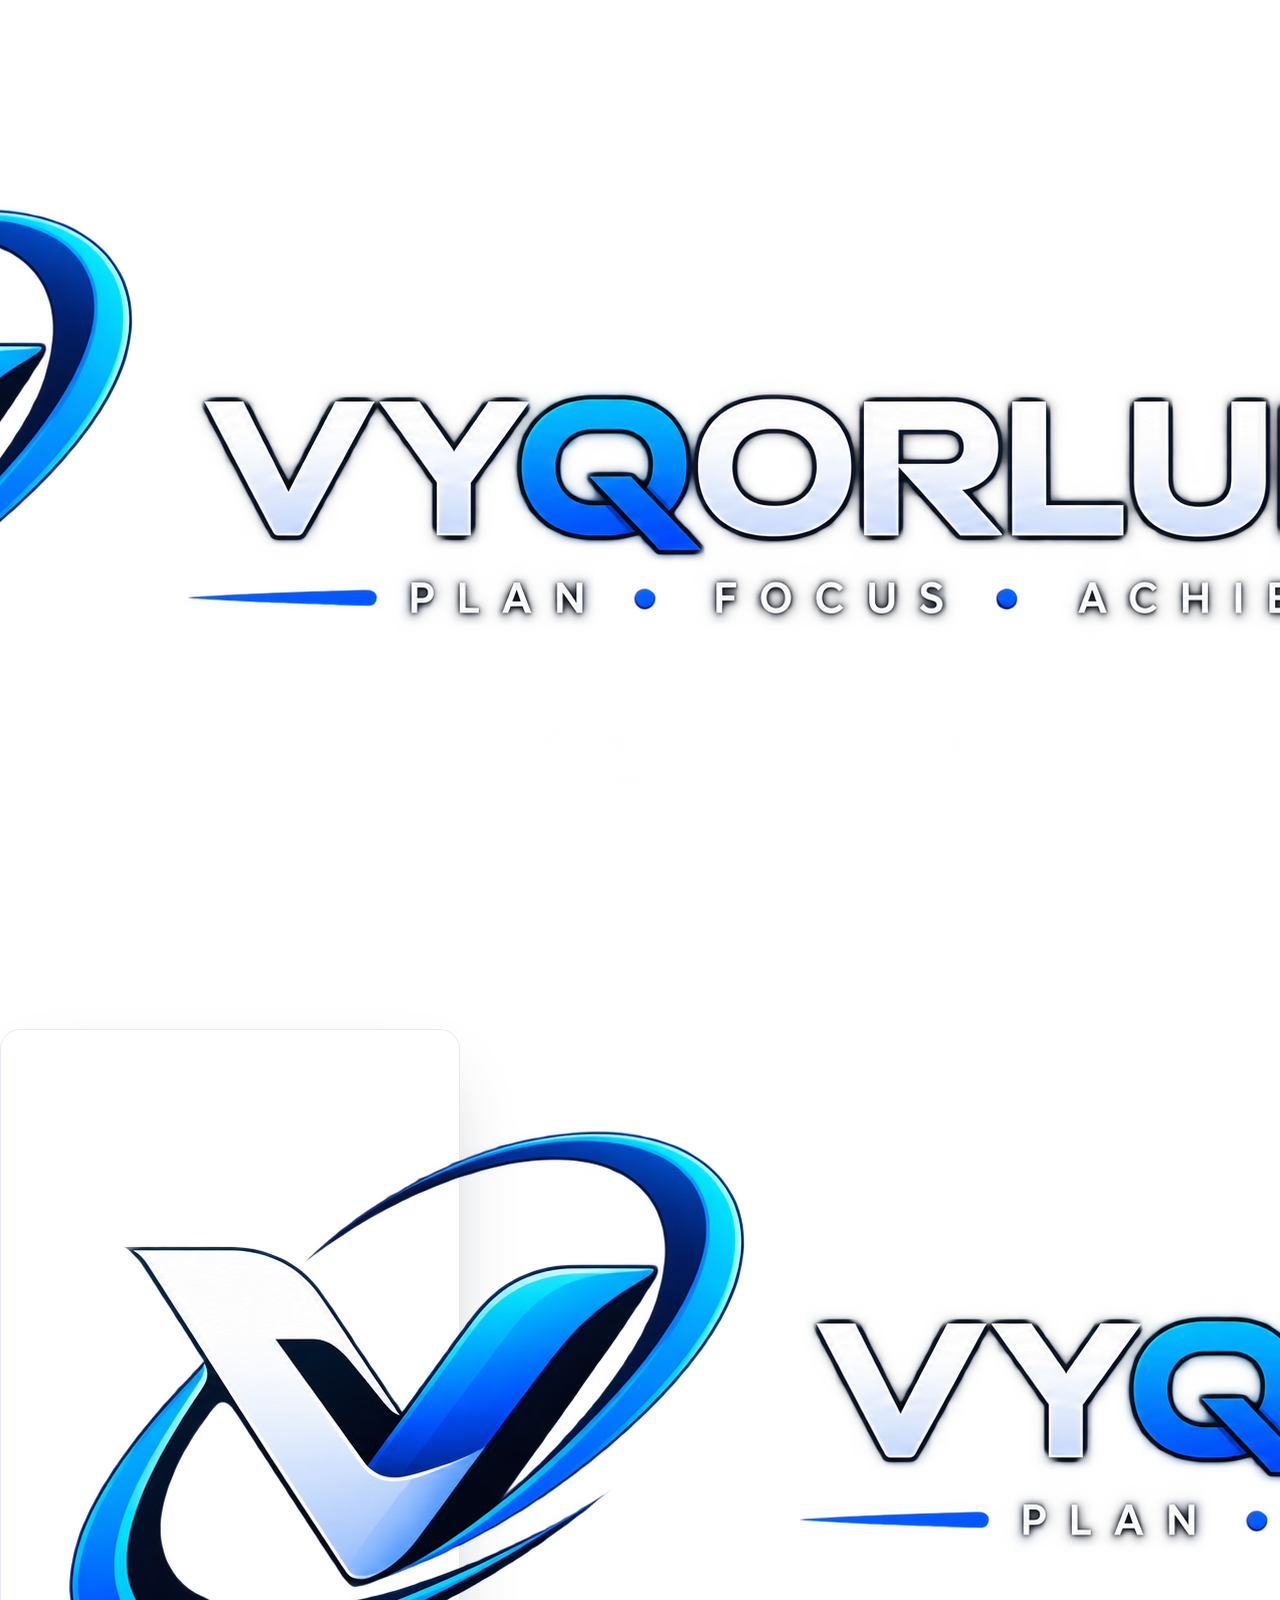
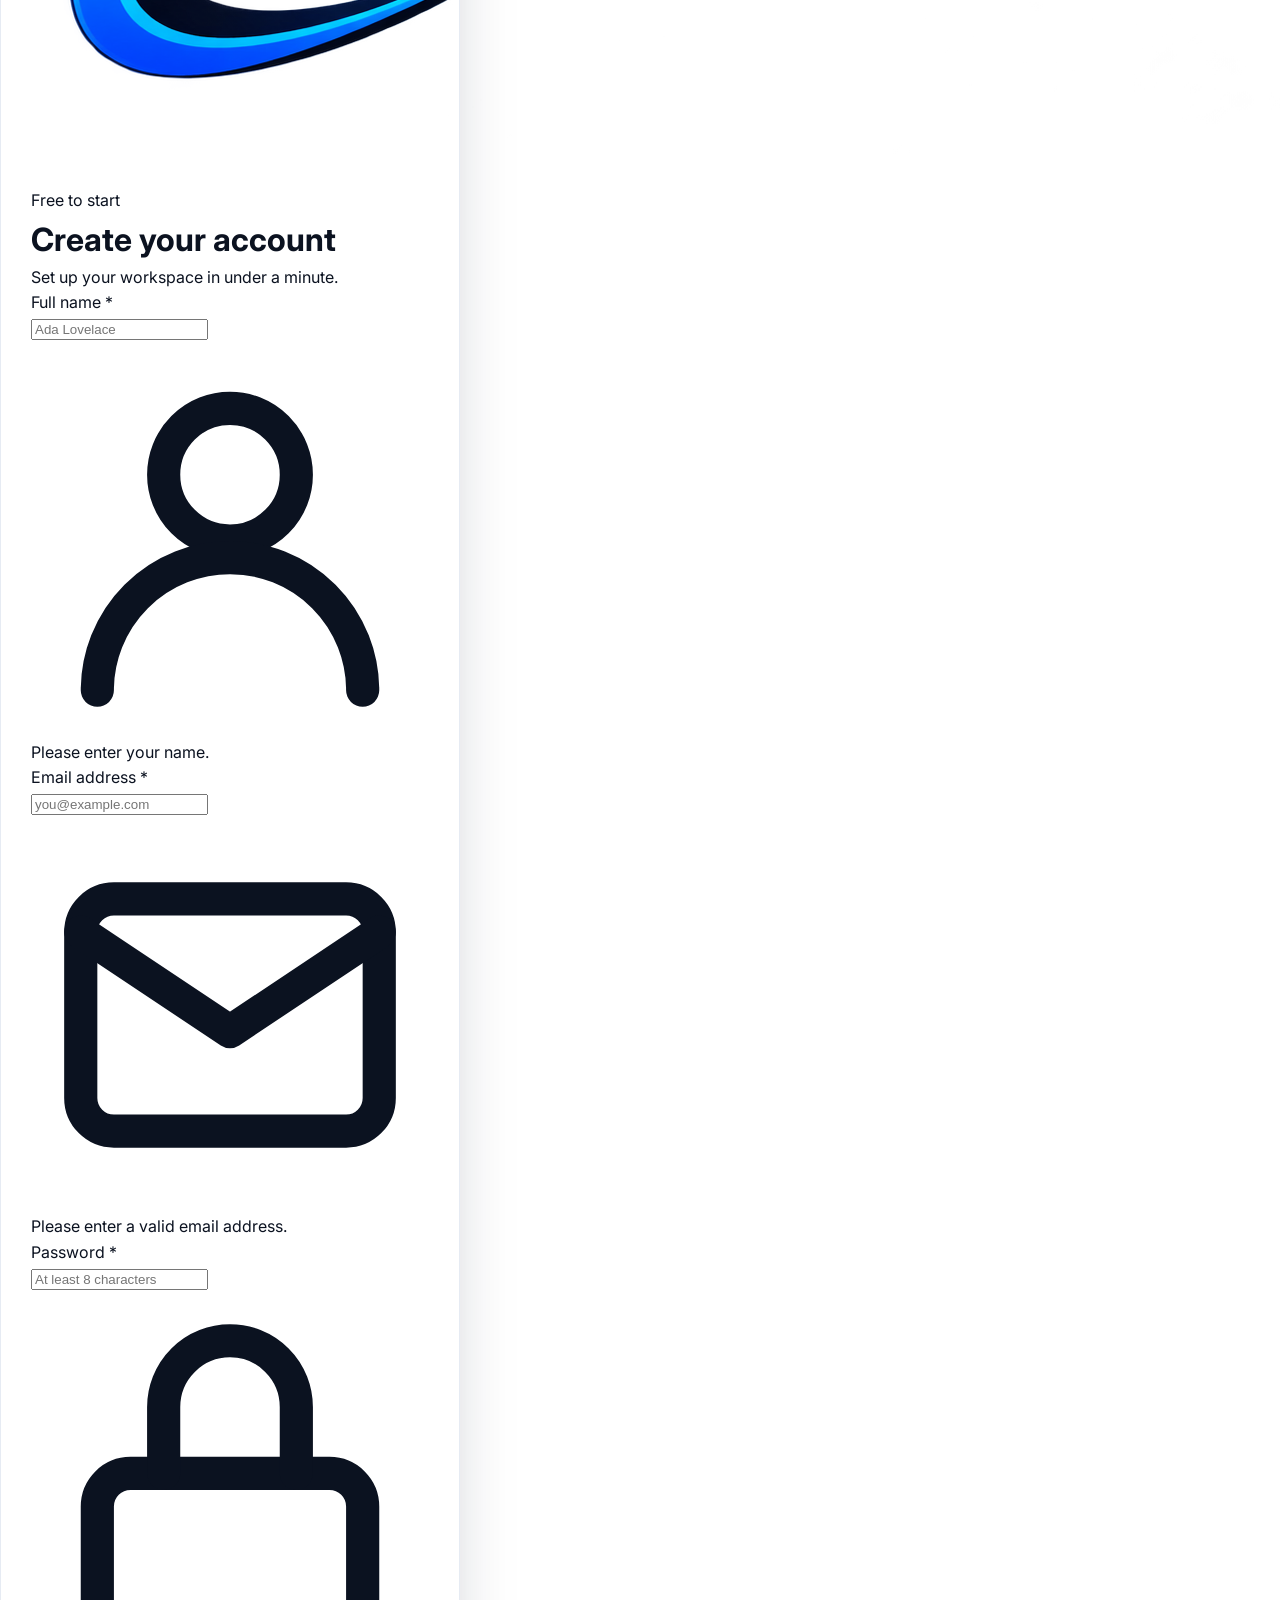
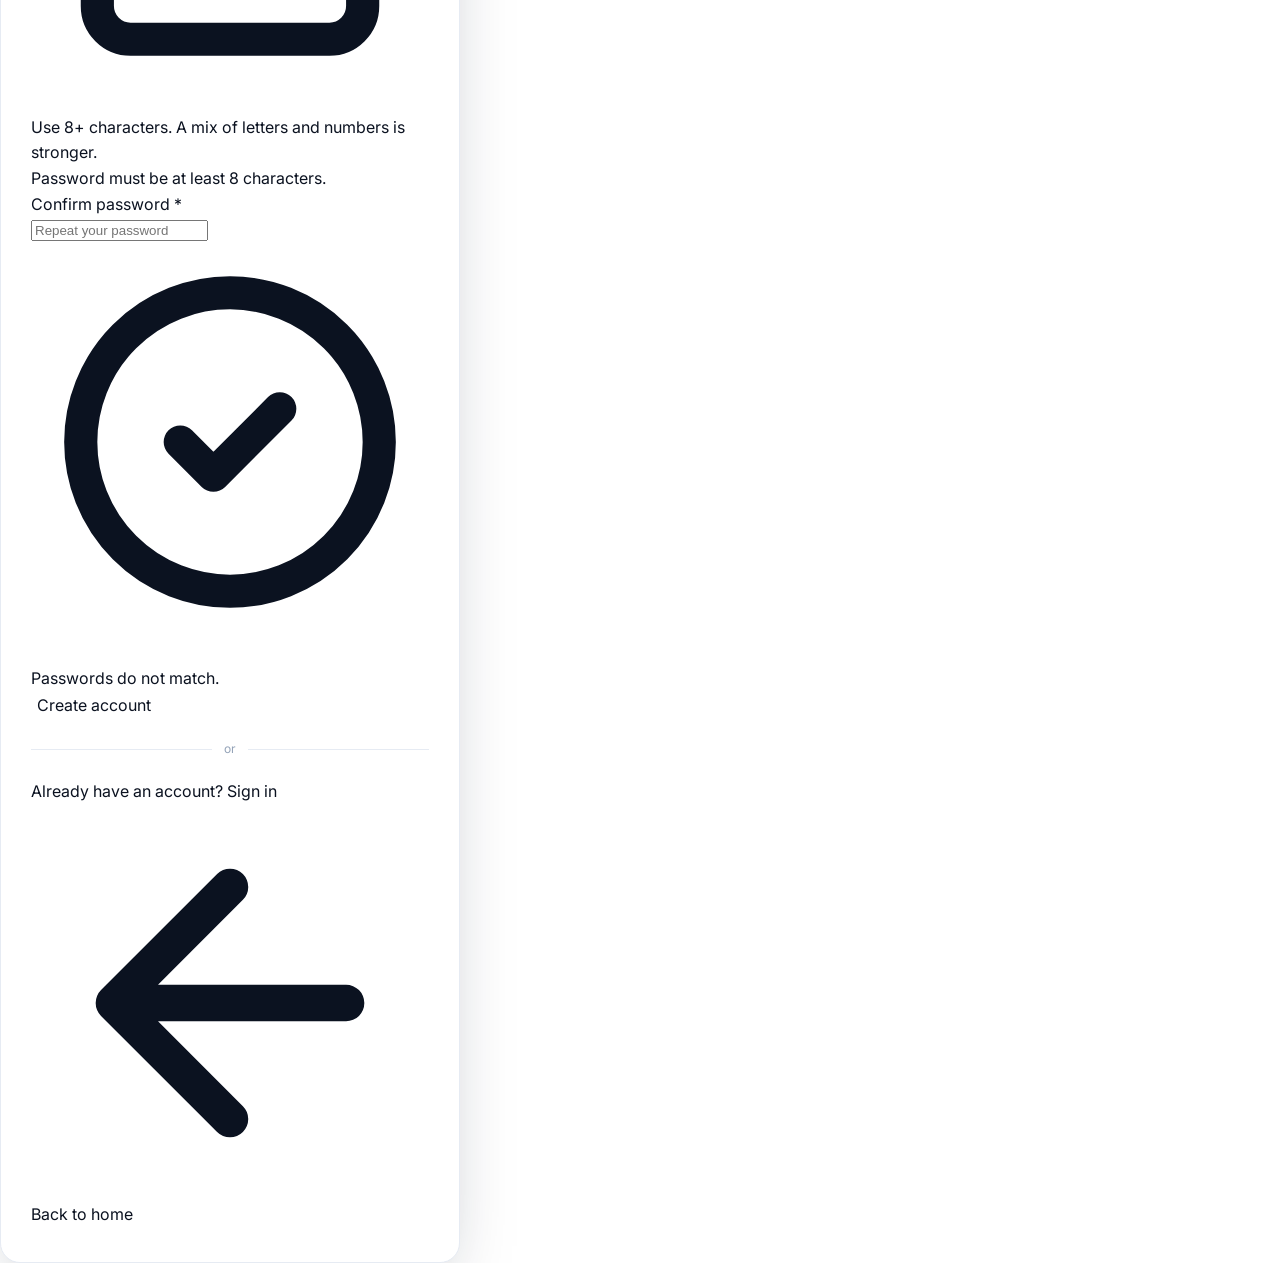
==== commit a75aeb5a: "Update all files" ====
--- a/app.html
+++ b/app.html
@@ -1,32 +1,32 @@
 <!DOCTYPE html>
-<html lang="en" data-theme="light">
+<html lang="en">
 <head>
 <meta charset="UTF-8">
 <meta name="viewport" content="width=device-width, initial-scale=1.0">
-<title>Taskora — Dashboard</title>
+<title>VYQORLUNE — Dashboard</title>
 <link rel="preconnect" href="https://fonts.googleapis.com">
 <link href="https://fonts.googleapis.com/css2?family=Inter:wght@400;500;600;700;800&display=swap" rel="stylesheet">
 <link rel="stylesheet" href="styles.css">
 <style>
-/* ---- App-specific ---- */
 .app-shell{display:grid;grid-template-columns:250px minmax(0,1fr);min-height:100vh;background:var(--bg-soft)}
 .app-sidebar{background:var(--card);border-right:1px solid var(--line);
   padding:20px 14px;display:flex;flex-direction:column;gap:18px;
   position:sticky;top:0;height:100vh;overflow-y:auto;z-index:40}
 .app-brand{display:flex;align-items:center;gap:9px;font-weight:800;
   font-size:18px;letter-spacing:-.02em;padding:4px 8px 14px;
-  border-bottom:1px solid var(--line)}
+  border-bottom:1px solid var(--line);text-decoration:none;color:var(--ink)}
 .app-nav{display:flex;flex-direction:column;gap:2px}
 .app-nav a{display:flex;align-items:center;gap:10px;padding:10px 12px;
   border-radius:9px;font-size:14px;font-weight:500;color:var(--slate-600);
-  transition:background-color .2s,color .2s}
+  transition:background-color .2s,color .2s;text-decoration:none}
 .app-nav a:hover{background:var(--blue-50);color:var(--ink)}
 .app-nav a.active{background:var(--blue-600);color:#fff;font-weight:600}
 .app-nav a svg{width:17px;height:17px;flex:none}
 .app-sidebar-footer{margin-top:auto;padding-top:14px;border-top:1px solid var(--line);
   display:flex;flex-direction:column;gap:8px}
 .app-sidebar-footer a{display:flex;align-items:center;gap:8px;padding:9px 12px;
-  border-radius:9px;font-size:13px;color:var(--slate-500);transition:background-color .2s,color .2s}
+  border-radius:9px;font-size:13px;color:var(--slate-500);transition:background-color .2s,color .2s;
+  text-decoration:none;cursor:pointer}
 .app-sidebar-footer a:hover{background:var(--blue-50);color:var(--blue-600)}
 .app-main{min-width:0;display:flex;flex-direction:column}
 .app-topbar{display:flex;align-items:center;gap:14px;padding:14px 24px;
@@ -35,17 +35,15 @@
 .app-topbar h1{font-size:19px;font-weight:700;letter-spacing:-.01em;flex:1;
   min-width:0;white-space:nowrap;overflow:hidden;text-overflow:ellipsis}
 .app-menu-toggle{display:none;width:38px;height:38px;border-radius:9px;
-  border:1px solid var(--line);background:var(--card);place-items:center;color:var(--ink)}
+  border:1px solid var(--line);background:var(--card);place-items:center;color:var(--ink);cursor:pointer}
 .app-topbar-actions{display:flex;align-items:center;gap:8px;flex:none}
 .app-view{padding:24px;min-width:0;flex:1}
-
 .panel{background:var(--card);border:1px solid var(--line);border-radius:14px;
   padding:20px;box-shadow:var(--shadow-sm);min-width:0}
 .panel-head{display:flex;align-items:center;justify-content:space-between;
   gap:10px;margin-bottom:14px;min-width:0}
 .panel-head h2{font-size:15px;font-weight:700;letter-spacing:-.01em}
-.panel-head .link{font-size:12.5px;font-weight:600;color:var(--blue-600)}
-
+.panel-head .link{font-size:12.5px;font-weight:600;color:var(--blue-600);text-decoration:none}
 .dash-summary{display:grid;grid-template-columns:repeat(4,1fr);gap:14px;margin-bottom:20px}
 .dash-summary>*{min-width:0}
 .summary-card{background:var(--card);border:1px solid var(--line);border-radius:12px;
@@ -57,11 +55,9 @@
 .summary-card.overdue strong{color:var(--danger)}
 .summary-card.done strong{color:var(--success)}
 .summary-card.prog strong{color:var(--blue-600)}
-
 .dash-grid{display:grid;grid-template-columns:1.4fr 1fr;gap:18px}
 .dash-grid>*{min-width:0}
 .dash-grid .panel:nth-child(3){grid-column:1 / -1}
-
 .task-row{display:flex;align-items:center;gap:10px;padding:10px 0;
   border-bottom:1px dashed var(--line);min-width:0}
 .task-row:last-child{border-bottom:none}
@@ -91,34 +87,32 @@
 .chip.due{background:var(--bg-soft);color:var(--slate-500);border:1px solid var(--line)}
 .chip.due.overdue{background:var(--danger-bg);color:var(--danger);border-color:transparent}
 .chip.proj{background:var(--blue-50);color:var(--blue-600)}
-[data-theme="dark"] .chip.priority-low{background:rgba(34,197,94,.16);color:#86efac}
-[data-theme="dark"] .chip.priority-medium{background:rgba(245,158,11,.16);color:#fcd34d}
-[data-theme="dark"] .chip.priority-high{background:rgba(239,68,68,.16);color:#fca5a5}
-[data-theme="dark"] .chip.priority-urgent{background:rgba(244,63,94,.2);color:#fda4af}
-[data-theme="dark"] .chip.status-todo{background:rgba(100,116,139,.2);color:#cbd5e1}
-[data-theme="dark"] .chip.status-in-progress{background:rgba(59,130,246,.18);color:#93c5fd}
-[data-theme="dark"] .chip.status-completed{background:rgba(34,197,94,.16);color:#86efac}
-[data-theme="dark"] .chip.due{background:var(--bg);color:var(--slate-500)}
-[data-theme="dark"] .chip.proj{background:var(--blue-50);color:#93c5fd}
 .task-actions{display:flex;gap:4px;flex:none}
 .icon-action{width:28px;height:28px;border-radius:7px;display:grid;place-items:center;
-  color:var(--slate-400);transition:background-color .2s,color .2s}
+  color:var(--slate-400);transition:background-color .2s,color .2s;cursor:pointer;
+  background:transparent;border:none}
 .icon-action:hover{background:var(--blue-50);color:var(--blue-600)}
 .icon-action.danger:hover{background:var(--danger-bg);color:var(--danger)}
 .icon-action svg{width:14px;height:14px}
-
 .empty-state{padding:36px 20px;text-align:center;border:1.5px dashed var(--line);
   border-radius:12px;background:var(--bg-soft)}
 .empty-state h3{font-size:15px;font-weight:600;margin-bottom:6px}
 .empty-state p{font-size:13px;color:var(--slate-500);margin-bottom:16px;
   max-width:320px;margin-inline:auto}
-.empty-state .btn{margin-top:4px}
-
 .project-grid{display:grid;grid-template-columns:repeat(auto-fill,minmax(260px,1fr));gap:16px}
 .project-grid>*{min-width:0}
+/* Consistent card motion across Dashboard, Tasks and Projects (matches .project-card) */
+.summary-card{transition:transform .3s,box-shadow .3s,border-color .3s}
+.summary-card:hover{transform:translateY(-2px);box-shadow:var(--shadow-md);border-color:#cfe0fb}
+.panel{transition:box-shadow .3s,border-color .3s}
+.task-row{transition:background-color .2s}
+.task-row:hover{background:var(--blue-50)}
+@media (prefers-reduced-motion:reduce){
+  .summary-card,.summary-card:hover,.project-card:hover,.panel{transform:none;transition:none}
+}
 .project-card{background:var(--card);border:1px solid var(--line);border-radius:14px;
   padding:20px;box-shadow:var(--shadow-sm);display:flex;flex-direction:column;gap:10px;
-  position:relative;transition:transform .3s,box-shadow .3s,border-color .3s}
+  transition:transform .3s,box-shadow .3s,border-color .3s}
 .project-card:hover{transform:translateY(-3px);box-shadow:var(--shadow-md);border-color:#cfe0fb}
 .project-card .proj-title{font-size:15.5px;font-weight:700;display:flex;
   align-items:center;gap:8px;min-width:0}
@@ -130,7 +124,6 @@
   transition:width .5s cubic-bezier(.2,.7,.2,1)}
 .proj-actions{display:flex;gap:6px;margin-top:6px;flex-wrap:wrap}
 .proj-actions .btn{flex:1;min-width:0;padding:7px 10px;font-size:12px}
-
 .toolbar{display:flex;gap:10px;margin-bottom:18px;flex-wrap:wrap;align-items:center}
 .toolbar .search{flex:1;min-width:200px;position:relative}
 .toolbar .search input{width:100%;padding:10px 14px 10px 36px;border-radius:10px;
@@ -139,7 +132,6 @@
   width:15px;height:15px;color:var(--slate-400);pointer-events:none}
 .toolbar select{padding:10px 12px;border-radius:10px;border:1px solid var(--line);
   background:var(--card);color:var(--ink);font:inherit;font-size:13px;cursor:pointer}
-
 .kanban-board{display:grid;grid-template-columns:repeat(3,minmax(240px,1fr));gap:16px}
 .kanban-board>*{min-width:0}
 .kanban-col{background:var(--bg-soft);border:1px solid var(--line);border-radius:14px;
@@ -162,7 +154,6 @@
 .kanban-card h4{font-size:13.5px;font-weight:600;line-height:1.3;word-wrap:break-word}
 .kanban-card .k-meta{display:flex;align-items:center;gap:6px;flex-wrap:wrap}
 .kanban-card .k-actions{display:flex;gap:2px;justify-content:flex-end;margin-top:2px}
-
 .cal-header{display:flex;align-items:center;justify-content:space-between;
   gap:10px;margin-bottom:16px;flex-wrap:wrap}
 .cal-header h2{font-size:18px;font-weight:700;flex:1;min-width:0;text-align:center}
@@ -189,7 +180,6 @@
 .cal-tasks h3{font-size:15px;font-weight:700;margin-bottom:12px;
   display:flex;align-items:center;gap:8px;flex-wrap:wrap}
 .cal-tasks h3 small{font-size:12px;font-weight:500;color:var(--slate-500)}
-
 .settings-section{margin-bottom:24px}
 .settings-section h3{font-size:15px;font-weight:700;margin-bottom:10px;
   padding-bottom:8px;border-bottom:1px solid var(--line)}
@@ -199,13 +189,6 @@
 .settings-row h4{font-size:14px;font-weight:600;margin-bottom:3px}
 .settings-row p{font-size:12.5px;color:var(--slate-500)}
 .theme-options{display:flex;gap:8px;flex-wrap:wrap}
-.theme-opt{display:flex;align-items:center;gap:6px;padding:8px 14px;
-  border-radius:9px;border:1px solid var(--line);background:var(--card);
-  font-size:13px;font-weight:500;cursor:pointer;transition:border-color .2s,background-color .2s}
-.theme-opt:hover{border-color:#bfd6fb}
-.theme-opt.active{border-color:var(--blue-500);background:var(--blue-50);color:var(--blue-600);font-weight:600}
-.theme-opt svg{width:15px;height:15px}
-
 .modal-overlay{position:fixed;inset:0;background:rgba(2,6,23,.55);
   -webkit-backdrop-filter:blur(4px);backdrop-filter:blur(4px);
   display:grid;place-items:center;z-index:200;padding:16px;animation:fadeIn .18s ease}
@@ -217,11 +200,9 @@
 .modal h3{font-size:18px;font-weight:700;margin-bottom:6px}
 .modal>p{font-size:13.5px;color:var(--slate-500);margin-bottom:18px}
 .modal .form-actions{display:flex;gap:10px;justify-content:flex-end;margin-top:20px}
-
 .sidebar-backdrop{position:fixed;inset:0;background:rgba(2,6,23,.4);
   z-index:35;opacity:0;pointer-events:none;transition:opacity .25s}
 .sidebar-backdrop.show{opacity:1;pointer-events:auto}
-
 @media (max-width:1100px){
   .dash-grid{grid-template-columns:1fr}
   .dash-grid .panel:nth-child(3){grid-column:auto}
@@ -230,8 +211,8 @@
   .app-shell{grid-template-columns:1fr}
   .app-sidebar{position:fixed;left:0;top:0;bottom:0;width:260px;
     transform:translateX(-100%);transition:transform .25s cubic-bezier(.2,.7,.2,1);
-    z-index:40;box-shadow:var(--shadow-lg);height:100vh}
-  .app-sidebar.open{transform:none}
+    z-index:40;box-shadow:none;height:100vh}
+  .app-sidebar.open{transform:none;box-shadow:var(--shadow-lg)}
   .app-menu-toggle{display:grid}
   .app-topbar{padding:12px 16px}
   .app-view{padding:16px}
@@ -249,18 +230,43 @@
   .summary-card strong{font-size:24px}
   .toolbar .search{min-width:100%}
 }
+.dash-greeting{margin-bottom:20px}
+.dash-greeting h2{font-size:22px;font-weight:700;letter-spacing:-.02em;margin-bottom:4px;color:var(--ink)}
+.dash-greeting p{font-size:14px;color:var(--slate-500)}
+@media (max-width:560px){.dash-greeting h2{font-size:18px}}
+.app-user-menu{position:relative}
+.app-user-btn{padding:0;border:none;background:none;cursor:pointer}
+.app-user-avatar{width:36px;height:36px;border-radius:50%;background:var(--blue-600);
+  color:#fff;display:grid;place-items:center;font-weight:700;font-size:12.5px;
+  transition:transform .2s,box-shadow .2s;
+  box-shadow:0 4px 10px -4px rgba(37,99,235,.6)}
+.app-user-btn:hover .app-user-avatar{transform:scale(1.05)}
+.app-user-dropdown{position:absolute;top:calc(100% + 10px);right:0;min-width:220px;
+  background:var(--card);border:1px solid var(--line);border-radius:12px;
+  box-shadow:var(--shadow-lg);padding:6px;opacity:0;visibility:hidden;
+  transform:translateY(-6px);transition:opacity .18s,transform .18s,visibility .18s;z-index:100}
+.app-user-menu.open .app-user-dropdown{opacity:1;visibility:visible;transform:none}
+.app-user-info{padding:10px 12px 12px;border-bottom:1px solid var(--line);margin-bottom:6px}
+.app-user-info strong{display:block;font-size:13.5px;font-weight:700;color:var(--ink);
+  white-space:nowrap;overflow:hidden;text-overflow:ellipsis}
+.app-user-info small{display:block;font-size:11.5px;color:var(--slate-500);
+  white-space:nowrap;overflow:hidden;text-overflow:ellipsis;margin-top:2px}
+.app-user-item{display:flex;align-items:center;gap:9px;width:100%;padding:9px 12px;
+  border-radius:8px;font-size:13px;font-weight:500;color:var(--slate-600);
+  text-align:left;background:none;border:none;cursor:pointer;font-family:inherit;
+  transition:background-color .15s,color .15s}
+.app-user-item:hover{background:var(--blue-50);color:var(--blue-600)}
+.app-user-item svg{flex:none;opacity:.75}
+.app-user-signout{color:var(--danger)}
+.app-user-signout:hover{background:var(--danger-bg);color:var(--danger)}
 </style>
 </head>
 <body>
 
 <div id="appRoot" class="app-shell" hidden>
   <div class="sidebar-backdrop" id="sidebarBackdrop"></div>
-
   <aside class="app-sidebar" id="appSidebar">
-    <a href="app.html" class="app-brand">
-      <span class="brand-mark"><svg viewBox="0 0 24 24" width="15" height="15" fill="none" stroke="currentColor" stroke-width="3.4" stroke-linecap="round" stroke-linejoin="round"><path d="M20 6 9 17l-5-5"/></svg></span>
-      Taskora
-    </a>
+    <a href="index.html" class="app-brand brand-logo-link" aria-label="VYQORLUNE home"><img class="brand-logo" src="logo.png" alt="VYQORLUNE"></a>
     <nav class="app-nav" id="appNav">
       <a href="#dashboard" data-view="dashboard">
         <svg viewBox="0 0 24 24" fill="none" stroke="currentColor" stroke-width="1.9" stroke-linecap="round" stroke-linejoin="round"><rect x="3" y="3" width="7" height="9" rx="1.5"/><rect x="14" y="3" width="7" height="5" rx="1.5"/><rect x="14" y="12" width="7" height="9" rx="1.5"/><rect x="3" y="16" width="7" height="5" rx="1.5"/></svg>
@@ -288,9 +294,9 @@
       </a>
     </nav>
     <div class="app-sidebar-footer">
-      <a href="index.html">
-        <svg viewBox="0 0 24 24" width="15" height="15" fill="none" stroke="currentColor" stroke-width="2" stroke-linecap="round" stroke-linejoin="round"><path d="M19 12H5M12 19l-7-7 7-7"/></svg>
-        Back to website
+      <a href="#tasks" data-action="open-search-simple">
+        <svg viewBox="0 0 24 24" width="15" height="15" fill="none" stroke="currentColor" stroke-width="2" stroke-linecap="round" stroke-linejoin="round"><circle cx="11" cy="11" r="7"/><path d="m20 20-3.5-3.5"/></svg>
+        Search
       </a>
       <a href="#settings">
         <svg viewBox="0 0 24 24" width="15" height="15" fill="none" stroke="currentColor" stroke-width="2" stroke-linecap="round" stroke-linejoin="round"><circle cx="12" cy="12" r="9"/><path d="M12 16v-4M12 8h.01"/></svg>
@@ -306,14 +312,29 @@
       </button>
       <h1 id="appTitle">Dashboard</h1>
       <div class="app-topbar-actions">
-        <button class="icon-btn theme-toggle" type="button" aria-label="Toggle theme">
-          <svg class="icon-sun" viewBox="0 0 24 24" fill="none" stroke="currentColor" stroke-width="2" stroke-linecap="round"><circle cx="12" cy="12" r="4"/><path d="M12 2v2M12 20v2M4.9 4.9l1.4 1.4M17.7 17.7l1.4 1.4M2 12h2M20 12h2M4.9 19.1l1.4-1.4M17.7 6.3l1.4-1.4"/></svg>
-          <svg class="icon-moon" viewBox="0 0 24 24" fill="none" stroke="currentColor" stroke-width="2" stroke-linecap="round" stroke-linejoin="round"><path d="M21 12.8A9 9 0 1 1 11.2 3a7 7 0 0 0 9.8 9.8z"/></svg>
-        </button>
         <button class="btn btn-primary btn-sm" data-action="new-task" type="button">
           <svg width="14" height="14" viewBox="0 0 24 24" fill="none" stroke="currentColor" stroke-width="2.4" stroke-linecap="round"><path d="M12 5v14M5 12h14"/></svg>
           New Task
         </button>
+        <div class="app-user-menu" id="userMenu">
+          <button class="app-user-btn" id="userMenuBtn" type="button" aria-expanded="false" aria-label="User menu">
+            <span class="app-user-avatar" id="userAvatar">?</span>
+          </button>
+          <div class="app-user-dropdown" id="userDropdown">
+            <div class="app-user-info">
+              <strong id="userNameLabel">User</strong>
+              <small id="userEmailLabel">email@example.com</small>
+            </div>
+            <a href="#settings" class="app-user-item">
+              <svg width="14" height="14" viewBox="0 0 24 24" fill="none" stroke="currentColor" stroke-width="2" stroke-linecap="round" stroke-linejoin="round"><circle cx="12" cy="12" r="3"/></svg>
+              Settings
+            </a>
+            <button class="app-user-item app-user-signout" data-action="sign-out" type="button">
+              <svg width="14" height="14" viewBox="0 0 24 24" fill="none" stroke="currentColor" stroke-width="2" stroke-linecap="round" stroke-linejoin="round"><path d="M9 21H5a2 2 0 0 1-2-2V5a2 2 0 0 1 2-2h4M16 17l5-5-5-5M21 12H9"/></svg>
+              Sign Out
+            </button>
+          </div>
+        </div>
       </div>
     </header>
     <div class="app-view" id="appView"></div>
@@ -325,15 +346,24 @@
 </div>
 
 <script src="app.js"></script>
+<script src="js/payment-test.js"></script>
 <script>
 (function(){
   'use strict';
 
-  /* ================= GUARD: account required ================= */
+  /* ===== GUARD ===== */
   if (!TK.getUser()){
     window.location.replace('signup.html');
     return;
   }
+  const _u = TK.getUser();
+  if (!_u.onboarded){
+    window.location.replace('onboarding.html');
+    return;
+  }
+
+  /* Show shell */
+  document.getElementById('appRoot').hidden = false;
 
   const state = {
     tasks: TK.getTasks(),
@@ -348,43 +378,31 @@
     calSelected: null
   };
 
-  const STATUS_LABELS = { 'todo':'To Do', 'in-progress':'In Progress', 'completed':'Completed' };
-  const PRIORITY_LABELS = { 'low':'Low', 'medium':'Medium', 'high':'High', 'urgent':'Urgent' };
-  const VIEW_TITLES = {
-    dashboard:'Dashboard', tasks:'My Tasks', projects:'My Projects',
-    board:'Task Board', calendar:'Calendar', settings:'Settings'
-  };
+  const STATUS_LABELS   = { 'todo':'To Do','in-progress':'In Progress','completed':'Completed' };
+  const PRIORITY_LABELS = { 'low':'Low','medium':'Medium','high':'High','urgent':'Urgent' };
+  const VIEW_TITLES = { dashboard:'Dashboard', tasks:'My Tasks', projects:'My Projects',
+                        board:'Task Board', calendar:'Calendar', settings:'Settings' };
 
   function saveTasks(){ TK.setTasks(state.tasks); }
   function saveProjects(){ TK.setProjects(state.projects); }
-
-  function projectName(id){
-    if (!id) return '';
-    const p = state.projects.find(x => x.id === id);
-    return p ? p.name : '';
-  }
-  function projectColor(id){
-    if (!id) return '#94a3b8';
-    const p = state.projects.find(x => x.id === id);
-    return p ? p.color : '#94a3b8';
-  }
+  function projectName(id){ const p = state.projects.find(x => x.id === id); return p ? p.name : ''; }
   function projectStats(id){
     const tasks = state.tasks.filter(t => t.projectId === id);
     const total = tasks.length;
     const completed = tasks.filter(t => t.status === 'completed').length;
-    const remaining = total - completed;
-    const percent = total === 0 ? null : Math.round((completed / total) * 100);
-    return { total, completed, remaining, percent };
+    return { total, completed, remaining: total-completed,
+             percent: total === 0 ? null : Math.round(completed/total*100) };
   }
   function dashboardStats(){
-    const total = state.tasks.length;
-    const inProgress = state.tasks.filter(t => t.status === 'in-progress').length;
-    const completed = state.tasks.filter(t => t.status === 'completed').length;
-    const overdue = state.tasks.filter(t => TK.isOverdue(t)).length;
-    return { total, inProgress, completed, overdue };
-  }
-
-  /* ============ MODAL ============ */
+    return {
+      total: state.tasks.length,
+      inProgress: state.tasks.filter(t => t.status === 'in-progress').length,
+      completed: state.tasks.filter(t => t.status === 'completed').length,
+      overdue: state.tasks.filter(t => TK.isOverdue(t)).length
+    };
+  }
+
+  /* ===== MODAL ===== */
   const overlay = document.getElementById('modalOverlay');
   const modalContent = document.getElementById('modalContent');
   function openModal(html, onMount){
@@ -419,10 +437,11 @@
     });
   }
 
-  /* ============ TASK MODAL ============ */
+  /* ===== TASK MODAL ===== */
   function openTaskModal(taskId, presetDate){
     const editing = taskId ? state.tasks.find(t => t.id === taskId) : null;
-    const task = editing || { title:'', description:'', status:'todo', priority:'medium', dueDate: presetDate || '', projectId:'' };
+    const task = editing || { title:'', description:'', status:'todo', priority:'medium',
+                              dueDate: presetDate || '', projectId:'' };
     const projectOpts = state.projects.map(p =>
       `<option value="${p.id}" ${task.projectId === p.id ? 'selected' : ''}>${TK.escapeHtml(p.name)}</option>`
     ).join('');
@@ -443,14 +462,14 @@
           <div class="form-group">
             <label>Priority</label>
             <select name="priority">${Object.keys(PRIORITY_LABELS).map(k =>
-              `<option value="${k}" ${task.priority === k ? 'selected' : ''}>${PRIORITY_LABELS[k]}</option>`
-            ).join('')}</select>
+              `<option value="${k}" ${task.priority===k?'selected':''}>${PRIORITY_LABELS[k]}</option>`).join('')}
+            </select>
           </div>
           <div class="form-group">
             <label>Status</label>
             <select name="status">${Object.keys(STATUS_LABELS).map(k =>
-              `<option value="${k}" ${task.status === k ? 'selected' : ''}>${STATUS_LABELS[k]}</option>`
-            ).join('')}</select>
+              `<option value="${k}" ${task.status===k?'selected':''}>${STATUS_LABELS[k]}</option>`).join('')}
+            </select>
           </div>
         </div>
         <div class="form-row">
@@ -488,11 +507,8 @@
           Object.assign(editing, payload, { updatedAt: new Date().toISOString() });
           TK.toast('Task updated', 'success');
         } else {
-          state.tasks.unshift({
-            id: TK.uid(), ...payload,
-            createdAt: new Date().toISOString(),
-            updatedAt: new Date().toISOString()
-          });
+          state.tasks.unshift({ id: TK.uid(), ...payload,
+            createdAt: new Date().toISOString(), updatedAt: new Date().toISOString() });
           TK.toast('Task created', 'success');
         }
         saveTasks(); closeModal(); renderApp();
@@ -500,7 +516,7 @@
     });
   }
 
-  /* ============ PROJECT MODAL ============ */
+  /* ===== PROJECT MODAL ===== */
   const PROJECT_COLORS = ['#2563eb','#7c3aed','#0891b2','#16a34a','#d97706','#dc2626','#db2777','#0d9488'];
   function openProjectModal(projectId){
     const editing = projectId ? state.projects.find(p => p.id === projectId) : null;
@@ -522,8 +538,8 @@
           <div class="form-group">
             <label>Color</label>
             <select name="color">${PROJECT_COLORS.map(c =>
-              `<option value="${c}" ${proj.color === c ? 'selected' : ''}>${c}</option>`
-            ).join('')}</select>
+              `<option value="${c}" ${proj.color===c?'selected':''}>${c}</option>`).join('')}
+            </select>
           </div>
           <div class="form-group">
             <label>Due Date (optional)</label>
@@ -559,7 +575,7 @@
     });
   }
 
-  /* ============ TASK ROW ============ */
+  /* ===== TASK ROW ===== */
   function taskRowHtml(t, compact){
     const overdue = TK.isOverdue(t);
     return `
@@ -573,7 +589,7 @@
           <div class="task-meta">
             <span class="chip priority-${t.priority}">${PRIORITY_LABELS[t.priority]}</span>
             <span class="chip status-${t.status}">${STATUS_LABELS[t.status]}</span>
-            ${t.dueDate ? `<span class="chip due ${overdue ? 'overdue' : ''}">${overdue ? '⚠ ' : ''}${TK.fmtDateShort(t.dueDate)}</span>` : ''}
+            ${t.dueDate ? `<span class="chip due ${overdue?'overdue':''}">${overdue?'⚠ ':''}${TK.fmtDateShort(t.dueDate)}</span>` : ''}
             ${t.projectId ? `<span class="chip proj">${TK.escapeHtml(projectName(t.projectId))}</span>` : ''}
           </div>
         </div>
@@ -588,14 +604,23 @@
       </div>`;
   }
 
-  /* ============ VIEWS ============ */
+  /* ===== VIEWS ===== */
   function renderDashboard(){
     const s = dashboardStats();
-    const recent = state.tasks.slice().sort((a,b) => (b.createdAt||'').localeCompare(a.createdAt||'')).slice(0,5);
+    const user = TK.getUser() || { name:'there' };
+    const firstName = (user.name || 'there').split(' ')[0];
+    const hour = new Date().getHours();
+    const greeting = hour < 12 ? 'Good morning' : (hour < 17 ? 'Good afternoon' : 'Good evening');
+    const recent = state.tasks.slice()
+      .sort((a,b) => (b.createdAt||'').localeCompare(a.createdAt||'')).slice(0,5);
     const upcoming = state.tasks.filter(t => t.status !== 'completed' && t.dueDate &&
-      TK.startOfDay(t.dueDate + 'T00:00:00') >= TK.startOfDay(new Date()))
+        TK.startOfDay(t.dueDate + 'T00:00:00') >= TK.startOfDay(new Date()))
       .sort((a,b) => a.dueDate.localeCompare(b.dueDate)).slice(0,5);
     return `
+      <div class="dash-greeting">
+        <h2>${greeting}, ${TK.escapeHtml(firstName)}! 👋</h2>
+        <p>Here's what's happening with your work today.</p>
+      </div>
       <div class="dash-summary">
         <div class="summary-card"><span>Total Tasks</span><strong>${s.total}</strong></div>
         <div class="summary-card prog"><span>In Progress</span><strong>${s.inProgress}</strong></div>
@@ -616,10 +641,10 @@
             return `<div><div style="display:flex;justify-content:space-between;align-items:center;margin-bottom:5px">
               <span style="display:flex;align-items:center;gap:7px;font-size:13.5px;font-weight:600">
                 <span class="proj-color" style="background:${p.color}"></span>${TK.escapeHtml(p.name)}</span>
-              <span style="font-size:12px;color:var(--slate-500)">${ps.total === 0 ? 'No tasks' : ps.percent + '%'}</span>
+              <span style="font-size:12px;color:var(--slate-500)">${ps.total===0?'No tasks':ps.percent+'%'}</span>
             </div><div class="proj-bar"><i style="width:${ps.percent||0}%;background:${p.color}"></i></div></div>`;
           }).join('')}</div>` : `
-            <div class="empty-state"><h3>No projects yet</h3><p>Your projects will appear here when you create them.</p>
+            <div class="empty-state"><h3>No projects yet</h3><p>Create your first project.</p>
               <button class="btn btn-primary btn-sm" data-action="new-project" type="button">+ Create Project</button></div>`}
         </section>
         <section class="panel">
@@ -634,7 +659,7 @@
               </div>
             </div><button class="btn btn-ghost btn-sm" data-action="edit-task" data-id="${t.id}" type="button">Open</button></div>
           `).join('')}</div>` : `
-            <div class="empty-state"><h3>You're all caught up</h3><p>There are no upcoming deadlines to display.</p></div>`}
+            <div class="empty-state"><h3>You're all caught up</h3><p>No upcoming deadlines.</p></div>`}
         </section>
       </div>`;
   }
@@ -642,14 +667,16 @@
   function filteredTasks(){
     let list = state.tasks.slice();
     const q = state.search.trim().toLowerCase();
-    if (q) list = list.filter(t => t.title.toLowerCase().includes(q) || (t.description||'').toLowerCase().includes(q));
+    if (q) list = list.filter(t => t.title.toLowerCase().includes(q) ||
+                                   (t.description||'').toLowerCase().includes(q));
     if (state.fStatus !== 'all') list = list.filter(t => t.status === state.fStatus);
     if (state.fPriority !== 'all') list = list.filter(t => t.priority === state.fPriority);
     if (state.fProject !== 'all') list = list.filter(t => (t.projectId||'') === state.fProject);
     const sorters = {
       'due-asc': (a,b) => (a.dueDate||'9999').localeCompare(b.dueDate||'9999'),
       'due-desc': (a,b) => (b.dueDate||'').localeCompare(a.dueDate||''),
-      'priority-desc': (a,b) => (['low','medium','high','urgent'].indexOf(b.priority)) - (['low','medium','high','urgent'].indexOf(a.priority)),
+      'priority-desc': (a,b) => ['low','medium','high','urgent'].indexOf(b.priority)
+                             - ['low','medium','high','urgent'].indexOf(a.priority),
       'created-desc': (a,b) => (b.createdAt||'').localeCompare(a.createdAt||''),
       'updated-desc': (a,b) => (b.updatedAt||'').localeCompare(a.updatedAt||'')
     };
@@ -660,7 +687,7 @@
   function renderTasks(){
     const list = filteredTasks();
     const projectOpts = state.projects.map(p =>
-      `<option value="${p.id}" ${state.fProject === p.id ? 'selected' : ''}>${TK.escapeHtml(p.name)}</option>`
+      `<option value="${p.id}" ${state.fProject === p.id ? 'selected':''}>${TK.escapeHtml(p.name)}</option>`
     ).join('');
     return `
       <div class="toolbar">
@@ -692,11 +719,11 @@
           <svg width="14" height="14" viewBox="0 0 24 24" fill="none" stroke="currentColor" stroke-width="2.4" stroke-linecap="round"><path d="M12 5v14M5 12h14"/></svg> New Task
         </button>
       </div>
-      ${list.length ? `<div class="panel"><div>${list.map(t => taskRowHtml(t, false)).join('')}</div></div>` : `
+      ${list.length ? `<div class="panel"><div>${list.map(t => taskRowHtml(t,false)).join('')}</div></div>` : `
         <div class="panel"><div class="empty-state">
-          <h3>${state.tasks.length === 0 ? 'No tasks yet' : 'No matching tasks'}</h3>
-          <p>${state.tasks.length === 0 ? 'Create your first task to start organizing your work.' : 'Try changing your search or filters.'}</p>
-          ${state.tasks.length === 0
+          <h3>${state.tasks.length===0?'No tasks yet':'No matching tasks'}</h3>
+          <p>${state.tasks.length===0?'Create your first task to start organizing your work.':'Try changing your search or filters.'}</p>
+          ${state.tasks.length===0
             ? `<button class="btn btn-primary btn-sm" data-action="new-task" type="button">+ Create Task</button>`
             : `<button class="btn btn-ghost btn-sm" data-action="clear-filters" type="button">Clear Filters</button>`}
         </div></div>`}`;
@@ -715,11 +742,11 @@
         return `
           <article class="project-card">
             <div class="proj-title"><span class="proj-color" style="background:${p.color}"></span><span>${TK.escapeHtml(p.name)}</span></div>
-            <p class="proj-desc">${TK.escapeHtml(p.description || 'No description')}</p>
+            <p class="proj-desc">${TK.escapeHtml(p.description||'No description')}</p>
             <div>
               <div style="display:flex;justify-content:space-between;font-size:12px;color:var(--slate-500);margin-bottom:5px">
-                <span>${ps.total === 0 ? 'No tasks yet' : ps.completed + ' of ' + ps.total + ' completed'}</span>
-                <span>${ps.percent == null ? '—' : ps.percent + '%'}</span>
+                <span>${ps.total===0?'No tasks yet':ps.completed+' of '+ps.total+' completed'}</span>
+                <span>${ps.percent==null?'—':ps.percent+'%'}</span>
               </div>
               <div class="proj-bar"><i style="width:${ps.percent||0}%;background:${p.color}"></i></div>
             </div>
@@ -747,10 +774,15 @@
         <h4>${TK.escapeHtml(t.title)}</h4>
         <div class="k-meta">
           <span class="chip priority-${t.priority}">${PRIORITY_LABELS[t.priority]}</span>
-          ${t.dueDate ? `<span class="chip due ${overdue ? 'overdue' : ''}">${overdue ? '⚠ ' : ''}${TK.fmtDateShort(t.dueDate)}</span>` : ''}
+          ${t.dueDate ? `<span class="chip due ${overdue?'overdue':''}">${overdue?'⚠ ':''}${TK.fmtDateShort(t.dueDate)}</span>` : ''}
           ${t.projectId ? `<span class="chip proj">${TK.escapeHtml(projectName(t.projectId))}</span>` : ''}
         </div>
         <div class="k-actions">
+          <select class="k-status-select" data-id="${t.id}" aria-label="Move task to status">
+            <option value="todo" ${t.status==='todo'?'selected':''}>To Do</option>
+            <option value="in-progress" ${t.status==='in-progress'?'selected':''}>In Progress</option>
+            <option value="completed" ${t.status==='completed'?'selected':''}>Completed</option>
+          </select>
           <button class="icon-action" data-action="edit-task" data-id="${t.id}" type="button" aria-label="Edit">
             <svg viewBox="0 0 24 24" fill="none" stroke="currentColor" stroke-width="2" stroke-linecap="round" stroke-linejoin="round"><path d="M12 20h9"/><path d="M16.5 3.5a2.1 2.1 0 0 1 3 3L7 19l-4 1 1-4z"/></svg>
           </button>
@@ -767,34 +799,29 @@
       { key:'in-progress', label:'In Progress' },
       { key:'completed', label:'Completed' }
     ];
-    return `<div class="kanban-board">
-      ${cols.map(c => {
-        const tasks = state.tasks.filter(t => t.status === c.key);
-        return `<div class="kanban-col" data-status="${c.key}">
-          <div class="kanban-col-head"><h3>${c.label} <span class="count">${tasks.length}</span></h3></div>
-          <div class="kanban-cards">${tasks.length ? tasks.map(kanbanCardHtml).join('') : `
-            <div style="padding:16px 8px;text-align:center;font-size:12px;color:var(--slate-400)">No tasks in this column.</div>`}
-          </div></div>`;
-      }).join('')}
-    </div>`;
+    return `<div class="kanban-board">${cols.map(c => {
+      const tasks = state.tasks.filter(t => t.status === c.key);
+      return `<div class="kanban-col" data-status="${c.key}">
+        <div class="kanban-col-head"><h3>${c.label} <span class="count">${tasks.length}</span></h3></div>
+        <div class="kanban-cards">${tasks.length ? tasks.map(kanbanCardHtml).join('') : `
+          <div style="padding:16px 8px;text-align:center;font-size:12px;color:var(--slate-400)">No tasks in this column.</div>`}
+        </div></div>`;
+    }).join('')}</div>`;
   }
 
   function renderCalendar(){
     const year = state.calDate.getFullYear();
     const month = state.calDate.getMonth();
-    const first = new Date(year, month, 1);
-    const startDow = first.getDay();
+    const startDow = new Date(year, month, 1).getDay();
     const daysInMonth = new Date(year, month+1, 0).getDate();
     const prevDays = new Date(year, month, 0).getDate();
     const monthName = state.calDate.toLocaleDateString(undefined, { month:'long', year:'numeric' });
     const todayS = TK.todayStr();
     const cells = [];
-    for (let i = startDow - 1; i >= 0; i--){
+    for (let i = startDow - 1; i >= 0; i--)
       cells.push({ date:new Date(year, month-1, prevDays - i), other:true });
-    }
-    for (let d = 1; d <= daysInMonth; d++){
+    for (let d = 1; d <= daysInMonth; d++)
       cells.push({ date:new Date(year, month, d), other:false });
-    }
     while (cells.length < 42){
       const last = cells[cells.length-1].date;
       const nd = new Date(last); nd.setDate(nd.getDate()+1);
@@ -832,7 +859,7 @@
       <div class="cal-tasks">
         ${selectedStr ? `
           <h3>Tasks for ${TK.fmtDate(selectedStr)} <small>(${selectedTasks.length})</small></h3>
-          ${selectedTasks.length ? `<div class="panel">${selectedTasks.map(t => taskRowHtml(t, true)).join('')}</div>` : `
+          ${selectedTasks.length ? `<div class="panel">${selectedTasks.map(t => taskRowHtml(t,true)).join('')}</div>` : `
             <div class="panel"><div class="empty-state">
               <h3>No tasks on this date</h3><p>Schedule something for ${TK.fmtDate(selectedStr)}.</p>
               <button class="btn btn-primary btn-sm" data-action="add-task-for-date" data-date="${selectedStr}" type="button">+ Add Task for This Date</button>
@@ -842,35 +869,46 @@
   }
 
   function renderSettings(){
-    const theme = document.documentElement.getAttribute('data-theme');
     const user = TK.getUser() || {};
     const plan = TK.getPlan();
+    const custom = TK.getCustomTheme();
     return `
       <div class="panel" style="max-width:760px">
         <div class="settings-section">
           <h3>Account</h3>
           <div class="settings-row">
-            <div><h4>${TK.escapeHtml(user.name || 'User')}</h4><p>${TK.escapeHtml(user.email || '—')}</p></div>
+            <div><h4>${TK.escapeHtml(user.name||'User')}</h4><p>${TK.escapeHtml(user.email||'—')}</p></div>
             <button class="btn btn-danger" data-action="sign-out" type="button">Sign Out</button>
           </div>
           <div class="settings-row">
             <div><h4>Current plan</h4><p>You are on the <strong style="text-transform:capitalize;color:var(--blue-600)">${plan}</strong> plan.</p></div>
             <a href="payment.html?plan=pro" class="btn btn-ghost" style="font-size:12.5px">Upgrade</a>
           </div>
-        </div>
+          <div class="settings-row">
+            <div><h4>Token balance <span class="chip" style="margin-left:6px;background:#fef3c7;color:#b45309">Test mode</span></h4>
+              <p>${(VYQ_DEMO.getWallet(user.email || '').balance || 0).toLocaleString()} tokens from test purchases on this browser.</p></div>
+            <a href="payment.html?plan=pro" class="btn btn-ghost" style="font-size:12.5px">Buy tokens</a>
+          </div>
+        </div>
+        ${(() => {
+          const txns = VYQ_DEMO.getWallet(user.email || '').transactions || [];
+          const rows = txns.length ? txns.map(t => `
+            <div class="settings-row">
+              <div><h4>${TK.escapeHtml(t.planName)} plan · ${TK.escapeHtml(t.id)}</h4>
+                <p>${new Date(t.createdAt).toLocaleString()} · ${TK.escapeHtml(VYQ_DEMO.money(t.total))} · ${t.tokensCredited.toLocaleString()} tokens · TEST MODE</p></div>
+              <a class="btn btn-ghost" style="font-size:12.5px" href="receipt.html?id=${encodeURIComponent(t.id)}">View receipt</a>
+            </div>`).join('') : `
+            <div class="settings-row"><div><h4>No test purchases yet</h4><p>Purchases made in TEST MODE appear here.</p></div></div>`;
+          return `<div class="settings-section"><h3>Payment history (test mode)</h3>${rows}</div>`;
+        })()}
         <div class="settings-section">
           <h3>Appearance</h3>
           <div class="settings-row">
-            <div><h4>Theme</h4><p>Choose light or dark mode. Your preference is saved.</p></div>
-            <div class="theme-options">
-              <button class="theme-opt ${theme === 'light' ? 'active' : ''}" data-action="set-theme" data-theme="light" type="button">
-                <svg viewBox="0 0 24 24" fill="none" stroke="currentColor" stroke-width="2" stroke-linecap="round"><circle cx="12" cy="12" r="4"/><path d="M12 2v2M12 20v2M4.9 4.9l1.4 1.4M17.7 17.7l1.4 1.4M2 12h2M20 12h2M4.9 19.1l1.4-1.4M17.7 6.3l1.4-1.4"/></svg>
-                Light
-              </button>
-              <button class="theme-opt ${theme === 'dark' ? 'active' : ''}" data-action="set-theme" data-theme="dark" type="button">
-                <svg viewBox="0 0 24 24" fill="none" stroke="currentColor" stroke-width="2" stroke-linecap="round" stroke-linejoin="round"><path d="M21 12.8A9 9 0 1 1 11.2 3a7 7 0 0 0 9.8 9.8z"/></svg>
-                Dark
-              </button>
+            <div><h4>Brand color</h4><p>Pick a custom primary color that applies throughout the app.</p></div>
+            <div style="display:flex;gap:8px;align-items:center">
+              <input type="color" id="customPrimary" value="${custom.primary || '#2563eb'}" style="width:44px;height:36px;border:1px solid var(--line);border-radius:8px;cursor:pointer;background:var(--card)">
+              <button class="btn btn-ghost btn-sm" data-action="apply-custom-theme" type="button">Apply</button>
+              <button class="btn btn-ghost btn-sm" data-action="reset-custom-theme" type="button">Reset</button>
             </div>
           </div>
         </div>
@@ -888,13 +926,13 @@
         <div class="settings-section">
           <h3>About</h3>
           <div class="settings-row">
-            <div><h4>Taskora</h4><p>Version 1.0 · Local-first task manager</p></div>
+            <div><h4>VYQORLUNE</h4><p>Version 1.2 · Local-first task manager</p></div>
           </div>
         </div>
       </div>`;
   }
 
-  /* ============ RENDER ============ */
+  /* ===== RENDER ===== */
   const appView = document.getElementById('appView');
   const appTitle = document.getElementById('appTitle');
   function renderApp(){
@@ -933,6 +971,14 @@
     if (sb) sb.addEventListener('change', e => { state.sort = e.target.value; renderApp(); });
 
     if (state.view === 'board'){
+      appView.querySelectorAll('.k-status-select').forEach(sel => {
+        sel.addEventListener('change', () => {
+          const t = state.tasks.find(x => x.id === sel.dataset.id);
+          if (!t || t.status === sel.value) return;
+          t.status = sel.value; t.updatedAt = new Date().toISOString();
+          saveTasks(); renderApp();
+        });
+      });
       let dragId = null;
       appView.querySelectorAll('.kanban-card').forEach(card => {
         card.addEventListener('dragstart', e => {
@@ -960,22 +1006,34 @@
     }
   }
 
-  appView.addEventListener('click', e => {
+  /* ===== GLOBAL CLICK ===== */
+  document.addEventListener('click', e => {
     const btn = e.target.closest('[data-action]');
     if (!btn) return;
     const action = btn.dataset.action;
     const id = btn.dataset.id;
     switch (action){
+      case 'open-search-simple':
+        e.preventDefault();
+        state.search = '';
+        state.fStatus = 'all';
+        state.fPriority = 'all';
+        state.fProject = 'all';
+        navigateTo('tasks');
+        setTimeout(() => {
+          const inp = document.getElementById('taskSearch');
+          if (inp){ inp.focus(); inp.select(); }
+        }, 150);
+        break;
       case 'new-task': e.preventDefault(); openTaskModal(null); break;
       case 'new-project': e.preventDefault(); openProjectModal(null); break;
       case 'edit-task': e.preventDefault(); openTaskModal(id); break;
       case 'delete-task':
         e.preventDefault();
-        confirmDialog('Delete this task?',
-          'This action will remove the task from your workspace and update the relevant project statistics.',
+        confirmDialog('Delete this task?','This action will remove the task from your workspace.',
           'Delete Task', () => {
             state.tasks = state.tasks.filter(t => t.id !== id);
-            saveTasks(); TK.toast('Task deleted', 'success'); renderApp();
+            saveTasks(); TK.toast('Task deleted','success'); renderApp();
           });
         break;
       case 'toggle-task': {
@@ -990,83 +1048,76 @@
       case 'edit-project': e.preventDefault(); openProjectModal(id); break;
       case 'delete-project':
         e.preventDefault();
-        confirmDialog('Delete this project?',
-          'Tasks in this project will remain but will no longer be linked to this project.',
+        confirmDialog('Delete this project?','Tasks in this project will remain but will no longer be linked.',
           'Delete Project', () => {
             state.projects = state.projects.filter(p => p.id !== id);
             state.tasks.forEach(t => { if (t.projectId === id) t.projectId = null; });
-            saveProjects(); saveTasks();
-            TK.toast('Project deleted', 'success'); renderApp();
+            saveProjects(); saveTasks(); TK.toast('Project deleted','success'); renderApp();
           });
         break;
       case 'view-project-tasks':
         e.preventDefault();
-        state.search = ''; state.fStatus = 'all'; state.fPriority = 'all'; state.fProject = id;
-        location.hash = '#tasks';
+        state.search=''; state.fStatus='all'; state.fPriority='all'; state.fProject=id;
+        navigateTo('tasks');
         break;
       case 'clear-filters':
         e.preventDefault();
-        state.search = ''; state.fStatus = 'all'; state.fPriority = 'all'; state.fProject = 'all'; state.sort = 'due-asc';
+        state.search=''; state.fStatus='all'; state.fPriority='all'; state.fProject='all'; state.sort='due-asc';
         renderApp();
         break;
       case 'cal-prev':
         e.preventDefault();
-        state.calDate = new Date(state.calDate.getFullYear(), state.calDate.getMonth() - 1, 1);
+        state.calDate = new Date(state.calDate.getFullYear(), state.calDate.getMonth()-1, 1);
+        renderApp(); break;
+      case 'cal-next':
+        e.preventDefault();
+        state.calDate = new Date(state.calDate.getFullYear(), state.calDate.getMonth()+1, 1);
+        renderApp(); break;
+      case 'cal-today':
+        e.preventDefault(); state.calDate = new Date(); state.calSelected = TK.todayStr(); renderApp(); break;
+      case 'cal-select':
+        e.preventDefault(); state.calSelected = btn.dataset.date; renderApp(); break;
+      case 'add-task-for-date':
+        e.preventDefault(); openTaskModal(null, btn.dataset.date); break;
+      case 'apply-custom-theme': {
+        e.preventDefault();
+        const picker = document.getElementById('customPrimary');
+        if (picker) TK.setCustomTheme(picker.value);
         renderApp();
         break;
-      case 'cal-next':
-        e.preventDefault();
-        state.calDate = new Date(state.calDate.getFullYear(), state.calDate.getMonth() + 1, 1);
-        renderApp();
-        break;
-      case 'cal-today':
-        e.preventDefault();
-        state.calDate = new Date(); state.calSelected = TK.todayStr(); renderApp();
-        break;
-      case 'cal-select':
-        e.preventDefault(); state.calSelected = btn.dataset.date; renderApp();
-        break;
-      case 'add-task-for-date':
-        e.preventDefault(); openTaskModal(null, btn.dataset.date);
-        break;
-      case 'set-theme':
-        e.preventDefault(); TK.setTheme(btn.dataset.theme); renderApp();
-        break;
+      }
+      case 'reset-custom-theme':
+        e.preventDefault(); TK.resetCustomTheme(); renderApp(); break;
       case 'export-data': {
         e.preventDefault();
         const data = { tasks: state.tasks, projects: state.projects, exportedAt: new Date().toISOString() };
         const blob = new Blob([JSON.stringify(data, null, 2)], { type:'application/json' });
         const url = URL.createObjectURL(blob);
         const a = document.createElement('a');
-        a.href = url; a.download = 'taskora-backup-' + TK.todayStr() + '.json';
+        a.href = url; a.download = 'vyqorlune-backup-' + TK.todayStr() + '.json';
         document.body.appendChild(a); a.click(); a.remove();
         setTimeout(() => URL.revokeObjectURL(url), 1000);
-        TK.toast('Backup downloaded', 'success');
+        TK.toast('Backup downloaded','success');
         break;
       }
       case 'clear-data':
         e.preventDefault();
-        confirmDialog('Clear your local Taskora data?',
-          'This will permanently remove all locally stored tasks and projects. Export any data you want to keep before proceeding.',
+        confirmDialog('Clear your local VYQORLUNE data?','This will permanently remove all locally stored tasks and projects.',
           'Clear Data', () => {
             TK.clearData();
             state.tasks = []; state.projects = [];
-            TK.toast('Local data cleared', 'success'); renderApp();
+            TK.toast('Local data cleared','success'); renderApp();
           });
         break;
       case 'sign-out':
         e.preventDefault();
-        confirmDialog('Sign out of Taskora?',
-          'Your local data stays saved. You can sign back in anytime.',
-          'Sign Out', () => {
-            TK.clearUser();
-            window.location.replace('index.html');
-          });
+        confirmDialog('Sign out of VYQORLUNE?','Your local data stays saved. You can sign back in anytime.',
+          'Sign Out', () => { TK.clearUser(); window.location.replace('signin.html'); });
         break;
     }
   });
 
-  /* ============ SIDEBAR ============ */
+  /* ===== SIDEBAR ===== */
   const appSidebar = document.getElementById('appSidebar');
   const appMenuToggle = document.getElementById('appMenuToggle');
   const sidebarBackdrop = document.getElementById('sidebarBackdrop');
@@ -1084,19 +1135,62 @@
     if (appSidebar.classList.contains('open')) closeSidebar(); else openSidebar();
   });
   sidebarBackdrop.addEventListener('click', closeSidebar);
-
-  /* ============ ROUTER ============ */
-  function route(){
+  appSidebar.addEventListener('click', e => { if (e.target.closest('a')) closeSidebar(); });
+
+  /* ===== USER UI ===== */
+  (function initUserUI(){
+    const user = TK.getUser();
+    if (!user) return;
+    const initials = (user.name || '?').trim().split(/\s+/)
+      .map(s => s[0]).join('').slice(0,2).toUpperCase() || '?';
+    const av = document.getElementById('userAvatar');
+    const nm = document.getElementById('userNameLabel');
+    const em = document.getElementById('userEmailLabel');
+    if (av) av.textContent = initials;
+    if (nm) nm.textContent = user.name  || 'User';
+    if (em) em.textContent = user.email || '';
+  })();
+
+  /* ===== USER MENU ===== */
+  (function initUserMenu(){
+    const menu = document.getElementById('userMenu');
+    const btn  = document.getElementById('userMenuBtn');
+    if (!menu || !btn) return;
+    btn.addEventListener('click', e => {
+      e.stopPropagation();
+      const open = menu.classList.toggle('open');
+      btn.setAttribute('aria-expanded', String(open));
+    });
+    document.addEventListener('click', () => {
+      menu.classList.remove('open');
+      btn.setAttribute('aria-expanded','false');
+    });
+    document.addEventListener('keydown', e => {
+      if (e.key === 'Escape' && menu.classList.contains('open')){
+        menu.classList.remove('open');
+        btn.setAttribute('aria-expanded','false');
+        btn.focus();
+      }
+    });
+  })();
+
+  /* ===== ROUTER ===== */
+  function setViewFromHash(){
     const hash = (location.hash || '#dashboard').replace('#','');
-    state.view = VIEW_TITLES[hash] ? hash : 'dashboard';
+    const valid = ['dashboard','tasks','projects','board','calendar','settings'];
+    state.view = valid.includes(hash) ? hash : 'dashboard';
+    closeSidebar();
     renderApp();
-    closeSidebar();
-  }
-  window.addEventListener('hashchange', route);
-
-  /* ============ BOOT ============ */
-  document.getElementById('appRoot').hidden = false;
-  route();
+  }
+  /* Setting the same hash fires no hashchange, so re-render directly in that case. */
+  function navigateTo(view){
+    if (location.hash === '#' + view) setViewFromHash();
+    else location.hash = '#' + view;
+  }
+  window.addEventListener('hashchange', setViewFromHash);
+
+  /* ===== BOOT ===== */
+  setViewFromHash();
 })();
 </script>
 </body>
--- a/styles.css
+++ b/styles.css
@@ -1,5 +1,5 @@
 /* ============================================================
-   TOKENS
+   TOKENS — LIGHT THEME ONLY
    ============================================================ */
 :root{
   --blue-700:#1d4ed8; --blue-600:#2563eb; --blue-500:#3b82f6;
@@ -15,24 +15,12 @@
   --success:#16a34a;
   --nav-h:72px;
 }
-[data-theme="dark"]{
-  --ink:#e9eefb; --slate-700:#c7d2e4; --slate-600:#a7b3c8;
-  --slate-500:#8b98ae; --slate-400:#6e7d95;
-  --line:#1c2740; --bg:#0a1122; --bg-soft:#0d162c; --card:#0f1a33;
-  --blue-50:#0e1c38; --nav-bg:rgba(10,17,34,.85);
-  --shadow-sm:0 1px 2px rgba(0,0,0,.4);
-  --shadow-md:0 14px 34px -16px rgba(0,0,0,.6);
-  --shadow-lg:0 36px 70px -28px rgba(0,0,0,.7);
-  --danger:#f87171; --danger-bg:#2a0f14;
-  --success:#4ade80;
-}
 *,*::before,*::after{box-sizing:border-box}
 html{scroll-behavior:smooth;overflow-x:hidden}
 body{
   margin:0;font-family:'Inter',system-ui,-apple-system,'Segoe UI',Roboto,sans-serif;
   background:var(--bg);color:var(--ink);line-height:1.6;
   -webkit-font-smoothing:antialiased;overflow-x:hidden;max-width:100vw;
-  transition:background-color .3s,color .3s;
 }
 h1,h2,h3,h4,p{margin:0} a{color:inherit;text-decoration:none}
 button{font:inherit;color:inherit;background:none;border:none;cursor:pointer}
@@ -43,6 +31,7 @@
 .container{width:min(1180px,100% - 32px);margin-inline:auto}
 [hidden]{display:none!important}
 
+/* Buttons */
 .btn{display:inline-flex;align-items:center;justify-content:center;gap:8px;
   font-weight:600;font-size:14px;padding:11px 20px;border-radius:10px;
   border:1px solid transparent;white-space:nowrap;position:relative;
@@ -79,9 +68,11 @@
 .site-header.scrolled{border-bottom-color:var(--line);box-shadow:0 10px 30px -24px rgba(15,23,42,.55)}
 .nav{display:flex;align-items:center;gap:24px;height:var(--nav-h);min-width:0}
 .brand{display:flex;align-items:center;gap:9px;font-weight:800;font-size:19px;letter-spacing:-.02em;flex:none}
-.brand-mark{width:28px;height:28px;border-radius:8px;flex:none;
+.brand-mark{width:28px;height:28px;border-radius:8px;flex:none;position:relative;
   background:linear-gradient(135deg,#60a5fa,#2563eb);display:grid;place-items:center;color:#fff;
-  box-shadow:0 6px 14px -6px rgba(37,99,235,.8)}
+  box-shadow:0 6px 14px -6px rgba(37,99,235,.8);overflow:hidden}
+.brand-mark img{position:absolute;inset:0;width:100%;height:100%;object-fit:cover;border-radius:inherit;z-index:1}
+.brand-mark.has-logo svg{display:none}
 .nav-links{display:flex;align-items:center;gap:2px;min-width:0}
 .nav-links>a,.dropdown-toggle{display:inline-flex;align-items:center;gap:5px;
   padding:9px 12px;border-radius:8px;font-size:14px;font-weight:500;
@@ -91,14 +82,9 @@
 .login{font-size:14px;font-weight:600;color:var(--slate-600);padding:9px 6px;border-radius:8px}
 .login:hover{color:var(--ink)}
 .nav-actions .btn{padding:10px 18px}
-.icon-btn{width:38px;height:38px;border-radius:10px;border:1px solid var(--line);
-  background:var(--card);display:grid;place-items:center;color:var(--slate-600);
-  transition:color .2s,border-color .2s,background-color .2s}
-.icon-btn:hover{color:var(--blue-600);border-color:#c9dcfb}
-.icon-btn svg{width:18px;height:18px}
-.theme-toggle .icon-moon{display:none}
-[data-theme="dark"] .theme-toggle .icon-sun{display:none}
-[data-theme="dark"] .theme-toggle .icon-moon{display:block}
+.mobile-actions{display:none}
+.mobile-toggle{display:none;width:40px;height:40px;border-radius:10px;
+  border:1px solid var(--line);background:var(--card);place-items:center;color:var(--ink)}
 
 .dropdown{position:relative}
 .dropdown-menu{position:absolute;top:calc(100% + 8px);left:0;min-width:190px;
@@ -110,9 +96,6 @@
 .dropdown-menu a{display:flex;align-items:center;padding:9px 12px;border-radius:8px;
   font-size:13.5px;font-weight:500;color:var(--slate-600)}
 .dropdown-menu a:hover{background:var(--blue-50);color:var(--blue-600)}
-.mobile-actions{display:none}
-.mobile-toggle{display:none;width:40px;height:40px;border-radius:10px;
-  border:1px solid var(--line);background:var(--card);place-items:center;color:var(--ink)}
 
 /* Hero */
 .hero{position:relative;overflow:hidden;padding:60px 0 100px;
@@ -120,10 +103,6 @@
     radial-gradient(58% 76% at 86% 18%, rgba(147,197,253,.34), transparent 62%),
     radial-gradient(46% 64% at 6% 88%, rgba(196,181,253,.24), transparent 62%),
     linear-gradient(180deg,#f1f7ff 0%,#f5f9ff 48%,#fff 100%)}
-[data-theme="dark"] .hero{background:
-    radial-gradient(58% 76% at 86% 18%, rgba(37,99,235,.18), transparent 62%),
-    radial-gradient(46% 64% at 6% 88%, rgba(109,40,217,.14), transparent 62%),
-    linear-gradient(180deg,#0b1428 0%,#0a1122 100%)}
 .hero::before{content:"";position:absolute;width:520px;height:520px;border-radius:50%;
   background:radial-gradient(circle,rgba(96,165,250,.24),transparent 66%);
   top:-190px;right:6%;filter:blur(6px);pointer-events:none}
@@ -151,134 +130,122 @@
 .hero-visual{position:relative;display:flex;justify-content:flex-end;
   overflow:hidden;padding:16px 0 24px}
 
-/* Mini app preview */
-.mini{display:grid;grid-template-columns:23% 1fr;height:100%;
-  font-size:7px;font-size:1.45cqw;line-height:1.45;color:#0f172a;background:#f8fafc}
-.mini-side{background:#0b1527;color:#8b9ab3;padding:1.6em 1.1em;
-  display:flex;flex-direction:column;gap:1.2em;min-width:0}
-.mini-brand{display:flex;align-items:center;gap:.5em;color:#fff;font-weight:700;
-  font-size:1.22em;white-space:nowrap}
-.mini-mark{width:1.5em;height:1.5em;border-radius:.4em;background:#2563eb;color:#fff;
-  display:grid;place-items:center;font-size:.72em;flex:none}
-.mini-nav{display:flex;flex-direction:column;gap:.3em;font-size:.95em;min-width:0}
-.mini-nav span{padding:.55em .8em;border-radius:.55em;display:flex;align-items:center;
-  gap:.6em;white-space:nowrap;overflow:hidden;text-overflow:ellipsis}
-.mini-nav span::before{content:"";width:.65em;height:.65em;border-radius:.18em;
-  background:currentColor;opacity:.55;flex:none}
-.mini-nav .on{background:#1b2a45;color:#fff}.mini-nav .on::before{opacity:1}
-.mini-user{margin-top:auto;display:flex;gap:.6em;align-items:center;
-  padding-top:1em;border-top:1px solid #1b2a45}
-.mini-user>div{min-width:0}
-.mini-user .ava{width:2.1em;height:2.1em;border-radius:50%;background:#1d4ed8;
-  color:#fff;display:grid;place-items:center;font-size:.72em;font-weight:700;flex:none}
-.mini-user b{display:block;color:#e2e8f0;font-size:.9em;line-height:1.25;
-  white-space:nowrap;overflow:hidden;text-overflow:ellipsis}
-.mini-user small{display:block;font-size:.72em;color:#64748b}
-.mini-main{padding:1.5em 1.7em;display:flex;flex-direction:column;gap:1.1em;
-  min-width:0;overflow:hidden}
-.mini-top{display:flex;align-items:center;gap:1em}
-.mini-search{background:#fff;border:1px solid #e4eaf3;border-radius:.6em;
-  padding:.55em 1em;color:#9aa7ba;flex:1;min-width:0;white-space:nowrap;
-  overflow:hidden;text-overflow:ellipsis}
-.mini-add{background:#2563eb;color:#fff;padding:.6em 1.1em;border-radius:.6em;
-  font-weight:600;white-space:nowrap;flex:none}
-.mini-greet{font-weight:700;font-size:1.45em;letter-spacing:-.015em;line-height:1.2}
-.mini-greet span{display:block;font-size:.6em;font-weight:400;color:#8a97aa;
-  margin-top:.35em;letter-spacing:0}
-.mini-stats{display:grid;grid-template-columns:repeat(4,minmax(0,1fr));gap:.8em}
-.mini-stat{background:#fff;border:1px solid #e9eff7;border-radius:.7em;
-  padding:.8em 1em;display:flex;flex-direction:column;gap:.1em;min-width:0}
-.mini-stat span{font-size:.78em;color:#8a97aa;white-space:nowrap;overflow:hidden;text-overflow:ellipsis}
-.mini-stat b{font-size:1.5em;line-height:1.15;letter-spacing:-.02em}
-.mini-bottom{display:grid;grid-template-columns:1.55fr 1fr;gap:.9em;flex:1;min-height:0}
-.mini-panel{background:#fff;border:1px solid #e9eff7;border-radius:.8em;
-  padding:1em 1.1em;display:flex;flex-direction:column;gap:.75em;min-height:0;overflow:hidden}
-.mini-panel.grow{flex:1}
-.mini-panel-head{display:flex;justify-content:space-between;align-items:center;
-  gap:.6em;font-weight:700;font-size:.95em}
-.mini-panel-head span{font-size:.78em;color:#2563eb;font-weight:600;white-space:nowrap}
-.mini-task{display:flex;align-items:center;gap:.65em;font-size:.9em;min-width:0}
-.mini-task>div{min-width:0;line-height:1.25}
-.mini-task .dot{width:.7em;height:.7em;border-radius:50%;flex:none}
-.dot.blue{background:#3b82f6}.dot.amber{background:#f59e0b}.dot.green{background:#22c55e}
-.mini-task b{display:block;font-size:1em;white-space:nowrap;overflow:hidden;text-overflow:ellipsis}
-.mini-task small{display:block;color:#94a3b8;font-size:.82em;white-space:nowrap;overflow:hidden;text-overflow:ellipsis}
-.mini-task .tag{margin-left:auto;font-style:normal;font-size:.75em;font-weight:600;
-  padding:.25em .55em;border-radius:.4em;flex:none}
-.tag.high{background:#fee2e2;color:#dc2626}.tag.med{background:#fef3c7;color:#d97706}
-.tag.low{background:#dcfce7;color:#16a34a}
-.mini-panel.center{align-items:center;justify-content:center;gap:.55em}
-.donut{position:relative;width:6.4em;height:6.4em;border-radius:50%;
-  background:conic-gradient(#3b82f6 calc(var(--p) * 1%),#e8eef7 0);
-  display:grid;place-items:center;margin:.2em 0}
-.donut::before{content:"";position:absolute;inset:.9em;border-radius:50%;background:#fff}
-.donut span{position:relative;font-weight:700;font-size:1.22em}
-.legend{display:flex;gap:.9em;font-size:.72em;color:#7b8aa0;flex-wrap:wrap;justify-content:center}
-.legend i{width:.55em;height:.55em;border-radius:50%;display:inline-block;margin-right:.3em}
-.proj-row{display:flex;align-items:center;gap:.8em;padding:.42em 0;
-  border-bottom:1px dashed #eef3fa;min-width:0}
-.proj-row:last-child{border-bottom:none}
-.proj-ico{width:2.2em;height:2.2em;border-radius:.55em;background:#eef4ff;color:#2563eb;
-  display:grid;place-items:center;flex:none;font-size:.88em;font-weight:700}
-.proj-info{flex:1;min-width:0}
-.proj-info b{display:block;font-size:.95em;white-space:nowrap;overflow:hidden;text-overflow:ellipsis}
-.proj-info small{font-size:.78em;color:#94a3b8}
-.proj-progress{width:32%;display:flex;align-items:center;gap:.6em;flex:none}
-.bar{height:.55em;background:#e9eff7;border-radius:99px;flex:1;overflow:hidden}
-.bar i{display:block;height:100%;border-radius:99px;background:#3b82f6}
-.proj-progress em{font-style:normal;font-size:.78em;color:#64748b;width:2.7em;text-align:right}
-
+/* Laptop */
 .device-laptop{position:relative;width:100%;max-width:100%;margin-left:auto}
 .laptop-screen{background:linear-gradient(180deg,#131f36,#0a1122);border-radius:18px;
   padding:9px;border:1px solid rgba(255,255,255,.08);box-shadow:var(--shadow-lg)}
 .laptop-display{background:#f8fafc;border-radius:9px;overflow:hidden;
-  aspect-ratio:16/10;position:relative;container-type:inline-size}
-.laptop-display::after{content:"";position:absolute;inset:0;pointer-events:none;
-  background:linear-gradient(118deg,rgba(255,255,255,.20),transparent 42%)}
+  aspect-ratio:16/10;position:relative}
 .laptop-base{height:14px;margin:0 -4%;border-radius:0 0 16px 16px;
   background:linear-gradient(180deg,#e9eef6,#c9d3e2);position:relative}
 .laptop-base::after{content:"";position:absolute;left:50%;top:0;transform:translateX(-50%);
   width:92px;height:5px;border-radius:0 0 8px 8px;background:#b6c2d6}
 
-.device-phone{position:absolute;left:0;bottom:-8px;width:21%;max-width:126px;z-index:3;
-  background:linear-gradient(180deg,#1b2740,#0a1122);border-radius:1.9em;padding:5px;
-  border:1px solid rgba(255,255,255,.09);box-shadow:0 30px 55px -22px rgba(2,6,23,.7)}
-.phone-screen{position:relative;background:#fff;border-radius:1.55em;overflow:hidden;
-  aspect-ratio:9/18.5;padding:12px 9px 9px;display:flex;flex-direction:column;gap:7px;font-size:6.5px}
-.phone-notch{position:absolute;top:5px;left:50%;transform:translateX(-50%);
-  width:34%;height:5px;border-radius:99px;background:#0f172a}
-.phone-title{font-weight:700;font-size:1.55em;margin-top:6px;color:#0f172a}
-.phone-sub{font-size:.95em;color:#94a3b8;margin-bottom:2px}
-.phone-item{display:flex;align-items:center;gap:6px;background:#f6f9fd;
-  border:1px solid #eef3fa;border-radius:7px;padding:6px 7px;color:#334155;
-  font-size:1.05em;white-space:nowrap;overflow:hidden;text-overflow:ellipsis}
-.phone-item .cb{width:9px;height:9px;border-radius:3px;border:1px solid #cbd5e1;
-  background:#fff;display:grid;place-items:center;font-size:7px;flex:none;color:#fff}
-.phone-item.done{color:#94a3b8;text-decoration:line-through}
-.phone-item.done .cb{background:#2563eb;border-color:#2563eb}
-.phone-fab{position:absolute;right:9px;bottom:9px;width:20px;height:20px;border-radius:50%;
-  background:#2563eb;color:#fff;display:grid;place-items:center;font-size:12px;
-  font-weight:600;box-shadow:0 6px 14px -4px rgba(37,99,235,.7)}
-
-/* Features */
-.features-grid{display:grid;grid-template-columns:repeat(3,1fr);gap:22px}
+
+/* ============================================================
+   SIDE (HORIZONTAL) PAGE TRANSITION — Left slide
+   Chrome / Edge 111+, Safari 18+ = smooth slide
+   ============================================================ */
+@view-transition {
+  navigation: auto;
+}
+
+/* Old page slides LEFT and out */
+::view-transition-old(root) {
+  animation: slideLeftOut .5s cubic-bezier(.4, 0, .2, 1) both;
+}
+
+/* New page slides in FROM RIGHT */
+::view-transition-new(root) {
+  animation: slideLeftIn .5s cubic-bezier(.4, 0, .2, 1) both;
+}
+
+@keyframes slideLeftOut {
+  0% {
+    transform: translateX(0);
+    opacity: 1;
+  }
+  100% {
+    transform: translateX(-100vw);
+    opacity: 0;
+  }
+}
+
+@keyframes slideLeftIn {
+  0% {
+    transform: translateX(100vw);
+    opacity: 0;
+  }
+  100% {
+    transform: translateX(0);
+    opacity: 1;
+  }
+}
+
+/* Fallback for older browsers */
+@supports not (view-transition-name: none) {
+  html, body {
+    animation: pageEnterRight .4s cubic-bezier(.4, 0, .2, 1);
+  }
+  @keyframes pageEnterRight {
+    from {
+      opacity: 0;
+      transform: translateX(30px);
+    }
+    to {
+      opacity: 1;
+      transform: translateX(0);
+    }
+  }
+}
+
+@media (prefers-reduced-motion: reduce) {
+  ::view-transition-old(root),
+  ::view-transition-new(root) {
+    animation-duration: .001ms !important;
+  }
+}
+
+
+
+
+
+
+
+/* ============================================================
+   FEATURES — SMOOTH SCALE-UP ANIMATION
+   ============================================================ */
+.features-grid{
+  display:grid;grid-template-columns:repeat(3,1fr);gap:22px;
+  padding:24px;             /* breathing room so scale doesn't clip */
+  margin:-24px;             /* counteract container */
+}
 .features-grid>*{min-width:0}
-.feature-card{position:relative;background:var(--card);border:1px solid var(--line);
-  border-radius:16px;padding:26px 24px;box-shadow:var(--shadow-sm);cursor:pointer;
-  transition:transform .4s cubic-bezier(.2,.7,.2,1),box-shadow .4s,border-color .3s,background-color .3s;
-  will-change:transform;transform-origin:center;overflow:hidden}
-.feature-card:hover{transform:translateY(-6px) scale(1.025);z-index:1;
-  box-shadow:0 26px 52px -22px rgba(15,23,42,.30);border-color:#cfe0fb}
-.feature-card.selected{border-color:var(--blue-500);background:var(--blue-50);
-  box-shadow:0 22px 48px -20px rgba(37,99,235,.35),0 0 0 1px rgba(59,130,246,.25)}
-.feature-card.selected::after{content:"✓";position:absolute;top:14px;right:14px;
-  width:26px;height:26px;border-radius:50%;background:var(--blue-600);color:#fff;
-  display:grid;place-items:center;font-weight:700;font-size:14px;
-  animation:checkPop .35s cubic-bezier(.2,.7,.2,1)}
-@keyframes checkPop{0%{transform:scale(0) rotate(-45deg)}60%{transform:scale(1.25) rotate(8deg)}100%{transform:scale(1) rotate(0)}}
+.feature-card{
+  position:relative;background:var(--card);border:1px solid var(--line);
+  border-radius:16px;padding:26px 24px;box-shadow:var(--shadow-sm);
+  will-change:transform;
+  transform:translateZ(0);  /* GPU acceleration — kills choppiness */
+  backface-visibility:hidden;
+  transition:
+    transform .45s cubic-bezier(.34, 1.35, .64, 1),
+    box-shadow .45s cubic-bezier(.2, .7, .2, 1),
+    border-color .3s ease;
+}
+.feature-card:hover{
+  transform:translateY(-8px) scale(1.04);
+  box-shadow:0 24px 48px -20px rgba(37,99,235,.35),
+             0 8px 16px -8px rgba(15,23,42,.15);
+  border-color:var(--blue-500);
+  z-index:2;
+}
+.feature-card:active{
+  transform:translateY(-4px) scale(1.02);
+  transition-duration:.15s;
+}
 .feature-card .f-icon{width:44px;height:44px;border-radius:12px;display:grid;
-  place-items:center;margin-bottom:18px;transition:transform .4s cubic-bezier(.2,.7,.2,1)}
-.feature-card.selected .f-icon,.feature-card:hover .f-icon{transform:rotate(-6deg) scale(1.08)}
+  place-items:center;margin-bottom:18px;transition:transform .4s cubic-bezier(.34, 1.35, .64, 1)}
+.feature-card:hover .f-icon{transform:rotate(-6deg) scale(1.1)}
 .f-icon svg{width:22px;height:22px}
 .f-icon.blue{background:#eff6ff;color:#2563eb}
 .f-icon.violet{background:#f5f3ff;color:#7c3aed}
@@ -286,34 +253,8 @@
 .f-icon.sky{background:#f0f9ff;color:#0284c7}
 .f-icon.cyan{background:#ecfeff;color:#0891b2}
 .f-icon.teal{background:#f0fdfa;color:#0d9488}
-[data-theme="dark"] .f-icon.blue{background:rgba(59,130,246,.16);color:#93c5fd}
-[data-theme="dark"] .f-icon.violet{background:rgba(139,92,246,.16);color:#c4b5fd}
-[data-theme="dark"] .f-icon.indigo{background:rgba(99,102,241,.16);color:#a5b4fc}
-[data-theme="dark"] .f-icon.sky{background:rgba(14,165,233,.16);color:#7dd3fc}
-[data-theme="dark"] .f-icon.cyan{background:rgba(6,182,212,.16);color:#67e8f9}
-[data-theme="dark"] .f-icon.teal{background:rgba(20,184,166,.16);color:#5eead4}
 .feature-card h3{font-size:17px;font-weight:700;letter-spacing:-.01em;margin-bottom:8px}
 .feature-card p{font-size:14px;color:var(--slate-500)}
-
-/* Stats */
-.stats{background:linear-gradient(180deg,#f5f9ff,#eef5ff);padding:72px 0}
-[data-theme="dark"] .stats{background:linear-gradient(180deg,#0d1830,#0a1122)}
-.stats-grid{display:grid;grid-template-columns:.86fr 1.5fr;gap:48px;align-items:center}
-.stats-grid>*{min-width:0}
-.stats h2{font-size:clamp(24px,3.2vw,38px);line-height:1.15;letter-spacing:-.03em;font-weight:800;margin-bottom:14px}
-.stats p{color:var(--slate-500);font-size:15px;margin-bottom:26px;max-width:380px}
-.stats-cards{display:grid;grid-template-columns:repeat(4,1fr);gap:16px}
-.stats-cards>*{min-width:0}
-.stat-card{background:var(--card);border:1px solid var(--line);border-radius:14px;
-  padding:22px 14px;text-align:center;box-shadow:var(--shadow-sm);
-  transition:transform .35s cubic-bezier(.2,.7,.2,1),box-shadow .35s,border-color .3s}
-.stat-card:hover{transform:translateY(-4px) scale(1.04);
-  box-shadow:0 20px 40px -20px rgba(15,23,42,.28);border-color:#cfe0fb}
-.stat-icon{width:40px;height:40px;border-radius:11px;margin:0 auto 12px;
-  display:grid;place-items:center;background:var(--blue-50);color:var(--blue-600)}
-.stat-icon svg{width:20px;height:20px}
-.stat-card strong{display:block;font-size:25px;letter-spacing:-.02em;font-weight:800;line-height:1.2}
-.stat-card span{font-size:12.5px;color:var(--slate-500)}
 
 /* Split */
 .split{display:grid;grid-template-columns:1fr 1.05fr;gap:62px;align-items:center}
@@ -325,70 +266,54 @@
   color:var(--slate-600);line-height:1.45}
 .tick{width:20px;height:20px;border-radius:50%;background:var(--blue-50);color:var(--blue-600);
   display:grid;place-items:center;flex:none;margin-top:1px}
-.check-list.small{margin:0 0 26px;gap:10px}
-.check-list.small li{font-size:13.5px}
-.store-badges{display:flex;gap:12px;margin-top:28px;flex-wrap:wrap}
-.store-badge{display:flex;align-items:center;gap:10px;background:#0b1220;color:#fff;
-  border-radius:10px;padding:9px 16px;border:1px solid #1e293b;
-  transition:transform .2s,background-color .2s}
-.store-badge:hover{transform:translateY(-2px);background:#111c33}
-.store-badge svg{width:20px;height:20px;flex:none}
-.store-badge small{display:block;font-size:8.5px;line-height:1.2;color:#94a3b8;letter-spacing:.02em}
-.store-badge b{display:block;font-size:13px;line-height:1.15}
 .quote{color:var(--slate-600);font-size:15px;line-height:1.6;
   padding-left:18px;border-left:3px solid var(--blue-100);margin:6px 0 4px}
 .quote-author{font-size:13px;color:var(--slate-400);font-weight:600;margin:0 0 4px 21px}
 
-/* Testimonials */
-.testimonials-head{display:flex;justify-content:space-between;align-items:flex-end;
-  gap:30px;margin-bottom:44px;min-width:0}
-.testimonials-head>div:first-child{max-width:660px;min-width:0}
-.testimonials-head h2{font-size:clamp(26px,3.4vw,40px);line-height:1.14;letter-spacing:-.03em;font-weight:800;margin-bottom:14px}
-.testimonials-head p{color:var(--slate-500);font-size:15.5px}
-.person-illustration{width:100%;max-width:240px;flex:none;margin-bottom:-24px}
-.testi-grid{display:grid;grid-template-columns:repeat(3,1fr);gap:20px}
-.testi-grid>*{min-width:0}
-.testi-card{background:var(--card);border:1px solid var(--line);border-radius:14px;
-  padding:24px;box-shadow:var(--shadow-sm);
-  transition:transform .4s cubic-bezier(.2,.7,.2,1),box-shadow .4s,border-color .3s}
-.testi-card:hover{transform:translateY(-5px) scale(1.02);
-  box-shadow:0 24px 48px -22px rgba(15,23,42,.28);border-color:#cfe0fb}
-.testi-icon{width:42px;height:42px;border-radius:11px;background:var(--blue-50);
-  color:var(--blue-600);display:grid;place-items:center;margin-bottom:16px}
-.testi-icon svg{width:20px;height:20px}
-.testi-card h3{font-size:16px;font-weight:700;margin-bottom:6px}
-.testi-card p{font-size:13.5px;color:var(--slate-500)}
-
 /* Pricing */
 .pricing{background:var(--bg-soft)}
-.pricing-grid{display:grid;grid-template-columns:repeat(3,1fr);gap:22px;align-items:stretch}
+.pricing-grid{display:grid;grid-template-columns:repeat(3,1fr);gap:22px;align-items:stretch;
+  padding:24px;margin:-24px}
 .pricing-grid>*{min-width:0}
-.price-card{position:relative;background:var(--card);border:1px solid var(--line);
+.price-card{
+  position:relative;background:var(--card);border:1px solid var(--line);
   border-radius:18px;padding:30px 26px;display:flex;flex-direction:column;
-  box-shadow:var(--shadow-sm);cursor:pointer;
-  transition:transform .4s cubic-bezier(.2,.7,.2,1),box-shadow .4s,border-color .3s}
-.price-card:hover{transform:translateY(-6px) scale(1.02);
-  box-shadow:0 26px 52px -26px rgba(15,23,42,.28);border-color:var(--blue-400,#60a5fa)}
-.price-card.popular{border:2px solid var(--blue-500);
-  box-shadow:0 26px 52px -26px rgba(37,99,235,.5);transform:translateY(-8px)}
-.price-card.popular:hover{transform:translateY(-12px) scale(1.02)}
+  box-shadow:var(--shadow-sm);
+  will-change:transform;
+  transform:translateZ(0);
+  transition:
+    transform .45s cubic-bezier(.34, 1.35, .64, 1),
+    box-shadow .45s cubic-bezier(.2, .7, .2, 1),
+    border-color .3s;
+}
+.price-card:hover{
+  transform:translateY(-8px) scale(1.04);
+  box-shadow:0 28px 56px -20px rgba(37,99,235,.35),
+             0 8px 16px -8px rgba(15,23,42,.15);
+  border-color:var(--blue-500);
+  z-index:2;
+}
 .popular-badge{position:absolute;top:-13px;right:22px;background:var(--blue-600);color:#fff;
   font-size:11px;font-weight:700;letter-spacing:.02em;padding:5px 12px;border-radius:99px}
-.price-card h3{font-size:18px;font-weight:700;margin-bottom:6px}
+.price-card h3{font-size:18px;font-weight:700;margin-bottom:6px;
+  display:flex;align-items:center;gap:8px}
+.plan-check{width:22px;height:22px;border-radius:50%;
+  background:var(--blue-600);color:#fff;display:grid;place-items:center;flex:none;
+  box-shadow:0 4px 10px -3px rgba(37,99,235,.6)}
 .badge-soft{display:inline-block;font-size:12px;color:var(--slate-500);
   background:var(--bg-soft);border:1px solid var(--line);
   padding:3px 9px;border-radius:99px;margin-bottom:18px;align-self:flex-start}
 .price{display:flex;align-items:baseline;gap:6px;margin-bottom:22px}
 .price strong{font-size:38px;letter-spacing:-.035em;font-weight:800;line-height:1}
 .price span{color:var(--slate-500);font-size:13px}
-.price-card .btn{margin-top:auto;pointer-events:none}
+.price-card .btn{margin-top:auto}
 
 /* FAQ */
 .faq-grid{display:grid;grid-template-columns:1fr 1fr;gap:14px 22px;max-width:1000px;margin:0 auto}
 .faq-item{background:var(--card);border:1px solid var(--line);border-radius:12px;
   padding:0 18px;transition:border-color .25s,box-shadow .25s}
 .faq-item.open{border-color:#c7d9f7;box-shadow:var(--shadow-sm)}
-.faq-q{list-style:none;display:flex;align-items:center;justify-content:space-between;
+.faq-q{display:flex;align-items:center;justify-content:space-between;
   gap:14px;padding:17px 0;cursor:pointer;font-weight:600;font-size:14.5px;color:var(--ink);
   width:100%;text-align:left;background:none;border:none;font-family:inherit}
 .faq-item .plus{position:relative;width:18px;height:18px;flex:none;border-radius:50%;
@@ -409,12 +334,6 @@
   text-align:center;isolation:isolate;
   background:radial-gradient(88% 140% at 50% 0%,#1e40af 0%,#0e1a36 55%,#0a1122 100%);
   box-shadow:var(--shadow-lg)}
-.cta-card::before{content:"";position:absolute;right:-90px;bottom:-160px;
-  width:340px;height:340px;border-radius:50%;
-  background:radial-gradient(circle,rgba(59,130,246,.32),transparent 70%)}
-.cta-card::after{content:"";position:absolute;left:-120px;top:-140px;
-  width:300px;height:300px;border-radius:50%;
-  background:radial-gradient(circle,rgba(99,102,241,.22),transparent 70%)}
 .cta-card h2{color:#fff;font-size:clamp(24px,3.4vw,40px);letter-spacing:-.03em;
   font-weight:800;margin:14px 0 12px;position:relative;z-index:1}
 .cta-card p{color:#a9b8d6;max-width:520px;margin:0 auto 28px;
@@ -427,9 +346,7 @@
 .footer-top{display:flex;justify-content:space-between;align-items:center;
   gap:30px;flex-wrap:wrap;padding-bottom:30px;border-bottom:1px solid #1e293b}
 .site-footer .brand{color:#fff}
-.site-footer .brand-mark{box-shadow:none}
 .footer-nav{display:flex;gap:26px;font-size:14px;flex-wrap:wrap}
-.footer-nav a{transition:color .2s}
 .footer-nav a:hover{color:#fff}
 .socials{display:flex;gap:10px}
 .social{width:36px;height:36px;border-radius:9px;background:#111c33;
@@ -446,16 +363,12 @@
   transition:opacity .65s cubic-bezier(.2,.7,.2,1),transform .65s cubic-bezier(.2,.7,.2,1)}
 .reveal.visible{opacity:1;transform:none}
 
-/* ========== AUTH (signup/signin/loading) ========== */
+/* Auth */
 .auth-page{min-height:100vh;display:grid;place-items:center;padding:40px 20px;
   background:
     radial-gradient(60% 70% at 15% 20%,rgba(147,197,253,.32),transparent 65%),
     radial-gradient(60% 70% at 85% 80%,rgba(196,181,253,.26),transparent 65%),
-    linear-gradient(180deg,#f1f7ff,#fff);position:relative}
-[data-theme="dark"] .auth-page{background:
-  radial-gradient(60% 70% at 15% 20%,rgba(37,99,235,.18),transparent 65%),
-  radial-gradient(60% 70% at 85% 80%,rgba(109,40,217,.14),transparent 65%),
-  linear-gradient(180deg,#0b1428,#0a1122)}
+    linear-gradient(180deg,#f1f7ff,#fff)}
 .auth-card{width:min(460px,100%);background:var(--card);border:1px solid var(--line);
   border-radius:20px;padding:34px 30px;box-shadow:var(--shadow-lg);
   animation:authPop .5s cubic-bezier(.2,.7,.2,1)}
@@ -470,7 +383,6 @@
 .auth-divider::before,.auth-divider::after{content:"";flex:1;height:1px;background:var(--line)}
 .auth-alt{text-align:center;font-size:13.5px;color:var(--slate-500);margin-top:16px}
 .auth-alt a{color:var(--blue-600);font-weight:600}
-.auth-alt a:hover{text-decoration:underline}
 
 .form-group{min-width:0;margin-bottom:14px}
 .form-group label{display:block;font-size:12.5px;font-weight:600;
@@ -487,35 +399,18 @@
 .form-error.show{display:block}
 .form-row{display:grid;grid-template-columns:1fr 1fr;gap:12px}
 
-/* ========== LOADING PAGE ========== */
+/* Loading */
 .loading-page{position:fixed;inset:0;z-index:1;display:grid;place-items:center;overflow:hidden;
   background:radial-gradient(70% 80% at 50% 40%,#1e40af 0%,#0b1220 60%,#05080f 100%);color:#fff}
-.loading-page::before,.loading-page::after{content:"";position:absolute;border-radius:50%;pointer-events:none}
-.loading-page::before{width:480px;height:480px;
-  background:radial-gradient(circle,rgba(59,130,246,.35),transparent 70%);
-  animation:orbitA 8s linear infinite}
-.loading-page::after{width:320px;height:320px;
-  background:radial-gradient(circle,rgba(139,92,246,.3),transparent 70%);
-  animation:orbitB 11s linear infinite reverse}
-@keyframes orbitA{0%,100%{transform:translate(-200px,-160px) scale(1)}50%{transform:translate(200px,160px) scale(1.2)}}
-@keyframes orbitB{0%,100%{transform:translate(220px,-140px) scale(1)}50%{transform:translate(-220px,140px) scale(1.25)}}
 .loading-inner{position:relative;z-index:2;display:flex;flex-direction:column;
   align-items:center;gap:26px;text-align:center;padding:20px}
 .loader-logo{position:relative;width:92px;height:92px;display:grid;place-items:center;
   border-radius:22px;background:linear-gradient(135deg,#60a5fa,#2563eb);
   box-shadow:0 22px 44px -14px rgba(37,99,235,.8);animation:logoPulse 2s ease-in-out infinite}
-@keyframes logoPulse{0%,100%{transform:scale(1);box-shadow:0 22px 44px -14px rgba(37,99,235,.8)}
-  50%{transform:scale(1.06);box-shadow:0 26px 60px -14px rgba(37,99,235,1)}}
-.loader-logo svg{width:44px;height:44px;color:#fff;animation:checkDraw 1.6s cubic-bezier(.2,.7,.2,1) infinite}
-@keyframes checkDraw{0%{opacity:.3;transform:scale(.85)}50%{opacity:1;transform:scale(1)}100%{opacity:.3;transform:scale(.85)}}
-.loader-rings{position:absolute;inset:-18px;border-radius:30px;border:2px solid rgba(96,165,250,.5);
-  animation:ringPulse 2s ease-out infinite}
-.loader-rings::before,.loader-rings::after{content:"";position:absolute;inset:0;border-radius:30px;
-  border:2px solid rgba(96,165,250,.4);animation:ringPulse 2s ease-out infinite}
-.loader-rings::before{animation-delay:.6s}.loader-rings::after{animation-delay:1.2s}
-@keyframes ringPulse{0%{transform:scale(1);opacity:.8}100%{transform:scale(1.9);opacity:0}}
-.loader-text{font-size:20px;font-weight:700;letter-spacing:-.02em;color:#fff}
-.loader-sub{font-size:13.5px;color:#93b3df;min-height:1.4em;transition:opacity .3s}
+@keyframes logoPulse{0%,100%{transform:scale(1)}50%{transform:scale(1.06)}}
+.loader-logo svg{width:44px;height:44px;color:#fff}
+.loader-text{font-size:20px;font-weight:700;color:#fff}
+.loader-sub{font-size:13.5px;color:#93b3df;min-height:1.4em}
 .loader-bar{width:min(320px,80vw);height:6px;background:rgba(255,255,255,.12);border-radius:99px;overflow:hidden}
 .loader-bar i{display:block;height:100%;width:0%;border-radius:99px;
   background:linear-gradient(90deg,#60a5fa,#a78bfa,#60a5fa);background-size:200% 100%;
@@ -523,48 +418,39 @@
 @keyframes barFill{0%{width:0%}30%{width:45%}70%{width:78%}100%{width:100%}}
 @keyframes barShift{0%{background-position:0% 0}100%{background-position:200% 0}}
 
-/* ========== PAYMENT ========== */
+/* Payment */
 .payment-page{min-height:100vh;padding:32px 20px 60px;
   background:
     radial-gradient(60% 70% at 15% 20%,rgba(147,197,253,.28),transparent 65%),
     radial-gradient(60% 70% at 85% 80%,rgba(196,181,253,.22),transparent 65%),
     linear-gradient(180deg,#f1f7ff,#fff)}
-[data-theme="dark"] .payment-page{background:
-  radial-gradient(60% 70% at 15% 20%,rgba(37,99,235,.15),transparent 65%),
-  radial-gradient(60% 70% at 85% 80%,rgba(109,40,217,.12),transparent 65%),
-  linear-gradient(180deg,#0b1428,#0a1122)}
 .payment-header{max-width:1080px;margin:0 auto 24px;display:flex;align-items:center;
   justify-content:space-between;gap:16px;flex-wrap:wrap}
 .payment-header .back{font-size:13.5px;font-weight:600;color:var(--slate-600);
   display:inline-flex;align-items:center;gap:6px}
-.payment-header .back:hover{color:var(--blue-600)}
 .payment-wrap{max-width:1080px;margin:0 auto;display:grid;
   grid-template-columns:1.35fr 1fr;gap:24px;align-items:start}
 .payment-wrap>*{min-width:0}
 .pay-panel{background:var(--card);border:1px solid var(--line);border-radius:18px;
   padding:26px;box-shadow:var(--shadow-md)}
-.pay-panel h2{font-size:18px;font-weight:700;letter-spacing:-.01em;margin-bottom:4px}
+.pay-panel h2{font-size:18px;font-weight:700;margin-bottom:4px}
 .pay-panel>p{font-size:13.5px;color:var(--slate-500);margin-bottom:22px}
 .pay-methods{display:grid;grid-template-columns:repeat(4,1fr);gap:8px;margin-bottom:22px}
-.pay-method{display:flex;flex-direction:column;align-items:center;gap:6px;padding:14px 8px;
-  border-radius:11px;border:1.5px solid var(--line);background:var(--bg);
-  cursor:pointer;font-size:11.5px;font-weight:600;color:var(--slate-600);
-  transition:border-color .2s,background-color .2s,color .2s,transform .2s}
-.pay-method:hover{border-color:#bfd6fb;transform:translateY(-1px)}
+.pay-method{display:flex;flex-direction:column;align-items:center;gap:6px;
+  padding:14px 8px;border-radius:11px;border:1.5px solid var(--line);
+  background:var(--bg);cursor:pointer;font-size:11.5px;font-weight:600;
+  color:var(--slate-600);transition:transform .3s,border-color .25s,background-color .25s,color .25s}
+.pay-method:hover{border-color:#bfd6fb;transform:translateY(-3px);box-shadow:0 12px 24px -12px rgba(37,99,235,.35)}
 .pay-method.active{border-color:var(--blue-600);background:var(--blue-50);color:var(--blue-600)}
 .pay-method svg{width:26px;height:26px}
-.pay-fields{display:grid;gap:0}
 .pay-section-title{font-size:12px;font-weight:700;text-transform:uppercase;
   letter-spacing:.08em;color:var(--slate-500);margin:18px 0 10px}
 .pay-secure{display:flex;align-items:center;gap:6px;font-size:12px;
   color:var(--slate-500);margin-top:14px}
 .pay-secure svg{width:14px;height:14px;color:var(--success)}
-
 .summary-panel{position:sticky;top:24px}
 .summary-plan{padding:16px 0;border-bottom:1px dashed var(--line);margin-bottom:12px}
-.summary-plan .row{display:flex;justify-content:space-between;align-items:center;gap:10px;
-  font-size:13.5px;margin-bottom:6px}
-.summary-plan .row strong{font-weight:600}
+.summary-plan .row{display:flex;justify-content:space-between;gap:10px;font-size:13.5px;margin-bottom:6px}
 .summary-plan .row.muted{color:var(--slate-500);font-size:12.5px}
 .summary-total{display:flex;justify-content:space-between;align-items:center;gap:10px;
   padding:14px 0 16px;font-size:15px;font-weight:700;border-bottom:1px dashed var(--line);margin-bottom:16px}
@@ -582,7 +468,6 @@
 
 /* Responsive */
 @media (max-width:1100px){
-  .stats-grid{grid-template-columns:1fr;gap:34px}
   .payment-wrap{grid-template-columns:1fr}
   .summary-panel{position:static}
 }
@@ -609,26 +494,22 @@
   .split{grid-template-columns:1fr;gap:42px}
   .features-grid{grid-template-columns:repeat(2,1fr)}
   .pricing-grid{grid-template-columns:1fr;max-width:460px;margin:0 auto}
-  .price-card.popular{transform:none}
   .faq-grid{grid-template-columns:1fr}
-  .testimonials-head{flex-direction:column;align-items:flex-start}
-  .person-illustration{width:200px;max-width:200px;align-self:center;margin-bottom:0}
   .pay-methods{grid-template-columns:repeat(2,1fr)}
 }
 @media (max-width:700px){
   .features-grid{grid-template-columns:1fr}
-  .testi-grid{grid-template-columns:1fr}
-  .stats-cards{grid-template-columns:repeat(2,1fr)}
   .section{padding:72px 0}
   .hero{padding:44px 0 84px}
   .form-row{grid-template-columns:1fr}
+  /* Disable hover animation on mobile — no overlap risk */
+  .feature-card:hover,
+  .price-card:hover{transform:none;}
 }
 @media (max-width:560px){
-  .device-phone{display:none}
   .hero-actions .btn{flex:1 1 auto}
   .cta-card{padding:54px 24px}
   .footer-top{flex-direction:column;align-items:flex-start}
-  .footer-nav{gap:18px}
   .hero-points{gap:14px}
 }
 @media (prefers-reduced-motion:reduce){
@@ -636,4 +517,22 @@
   *,*::before,*::after{animation-duration:.001ms!important;animation-iteration-count:1!important;
     transition-duration:.001ms!important}
   .reveal{opacity:1;transform:none}
-}+}
+/* Touch-friendly status control on Board cards (drag does not work on touch screens) */
+.k-status-select{font:inherit;font-size:12px;padding:5px 8px;border:1px solid var(--line);border-radius:8px;background:var(--card);color:var(--ink);max-width:100%;cursor:pointer}
+.k-status-select:focus{outline:none;border-color:var(--blue-500);box-shadow:0 0 0 3px var(--blue-50)}
+
+/* Brand logo: original VYQORLUNE image, used in the header, footer and app sidebar */
+.brand-logo-link{display:inline-flex;align-items:center;text-decoration:none}
+.brand-logo{display:block;height:40px;width:auto;max-width:100%;object-fit:contain}
+.site-header .brand-logo{height:52px}
+.site-footer .brand-logo{height:36px}
+.app-brand .brand-logo{height:44px}
+@media (max-width:560px){ .site-header .brand-logo{height:52px} }
+/* Header buttons: consistent sizing and states */
+.nav-actions .login{padding:9px 14px;border-radius:10px;transition:background-color .2s,color .2s}
+.nav-actions .login:hover{background:var(--blue-50);color:var(--blue-600)}
+.nav-actions .btn-primary:active{transform:translateY(0) scale(.98)}
+
+/* Laptop mockup screenshots: fit inside the existing 16:10 display box */
+.laptop-display .app-screenshot{position:absolute;inset:0;width:100%;height:100%;object-fit:contain;background:#f8fafc;z-index:1}
